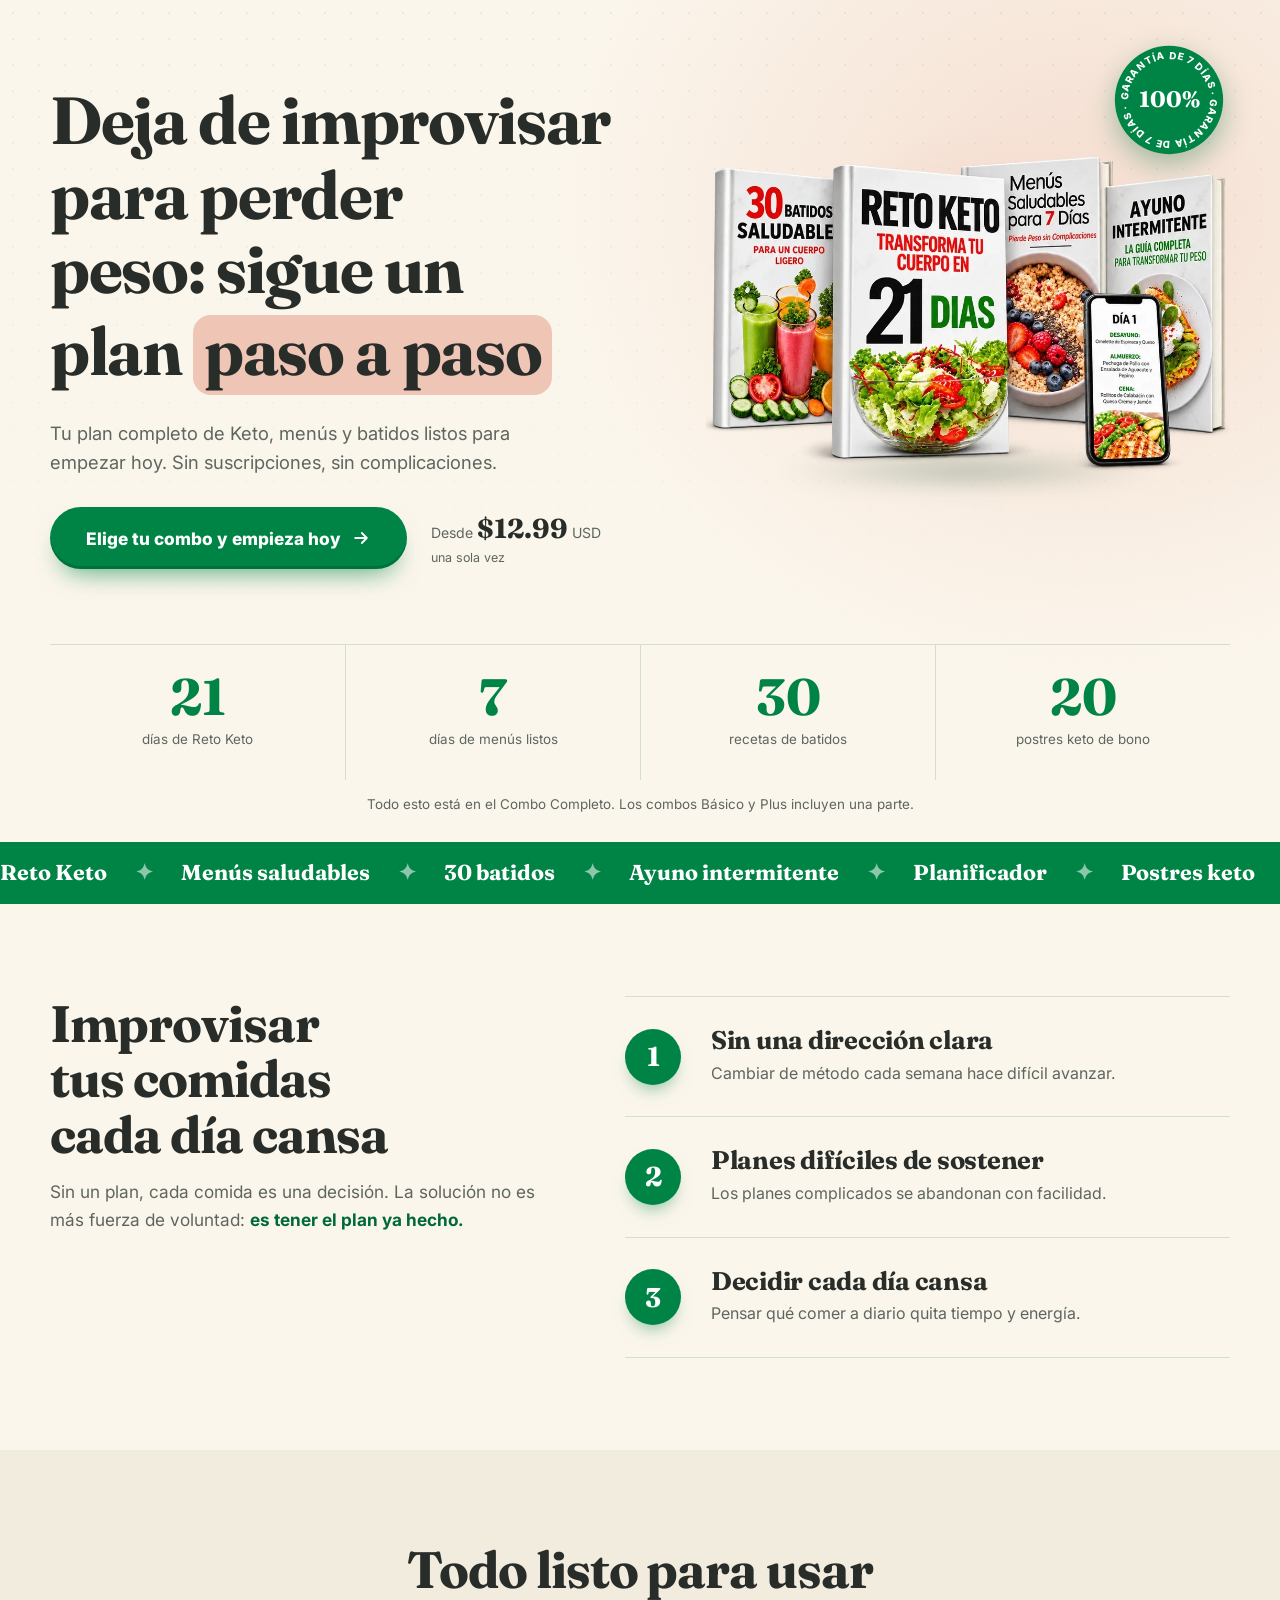
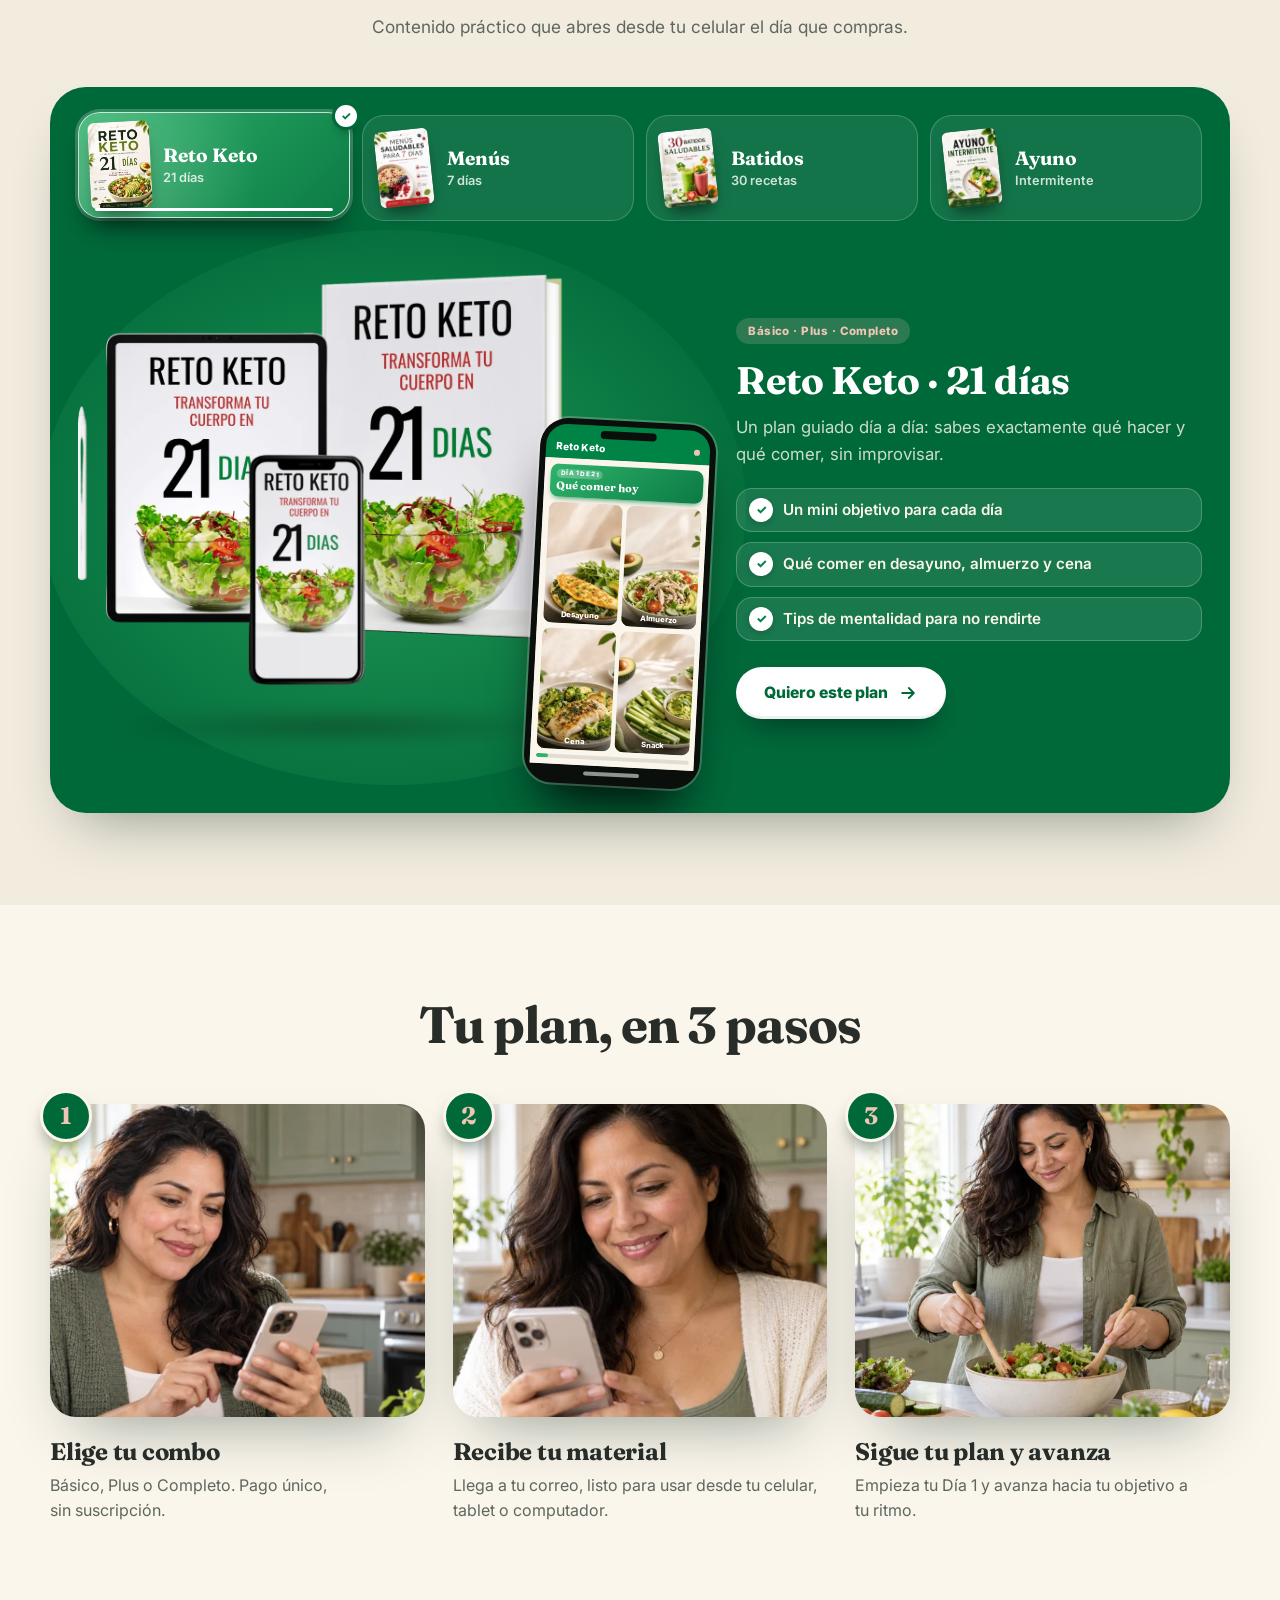
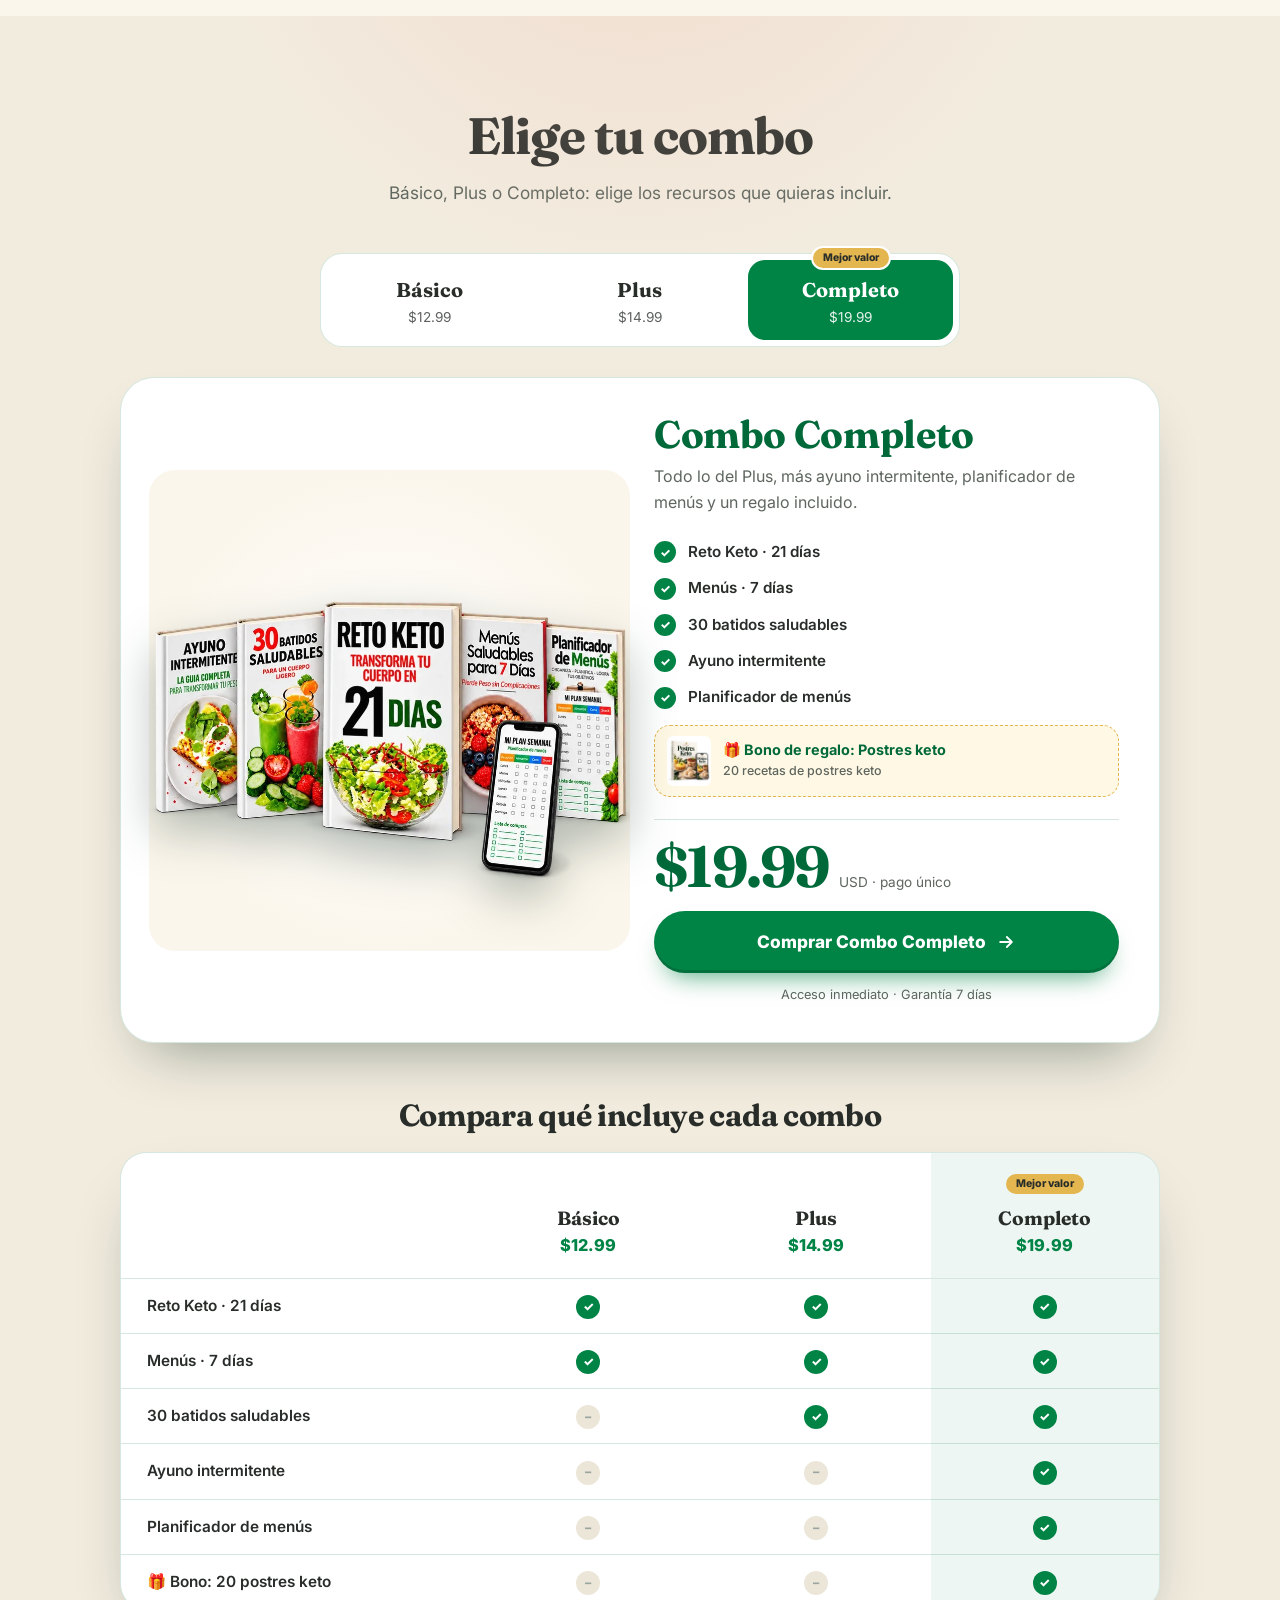
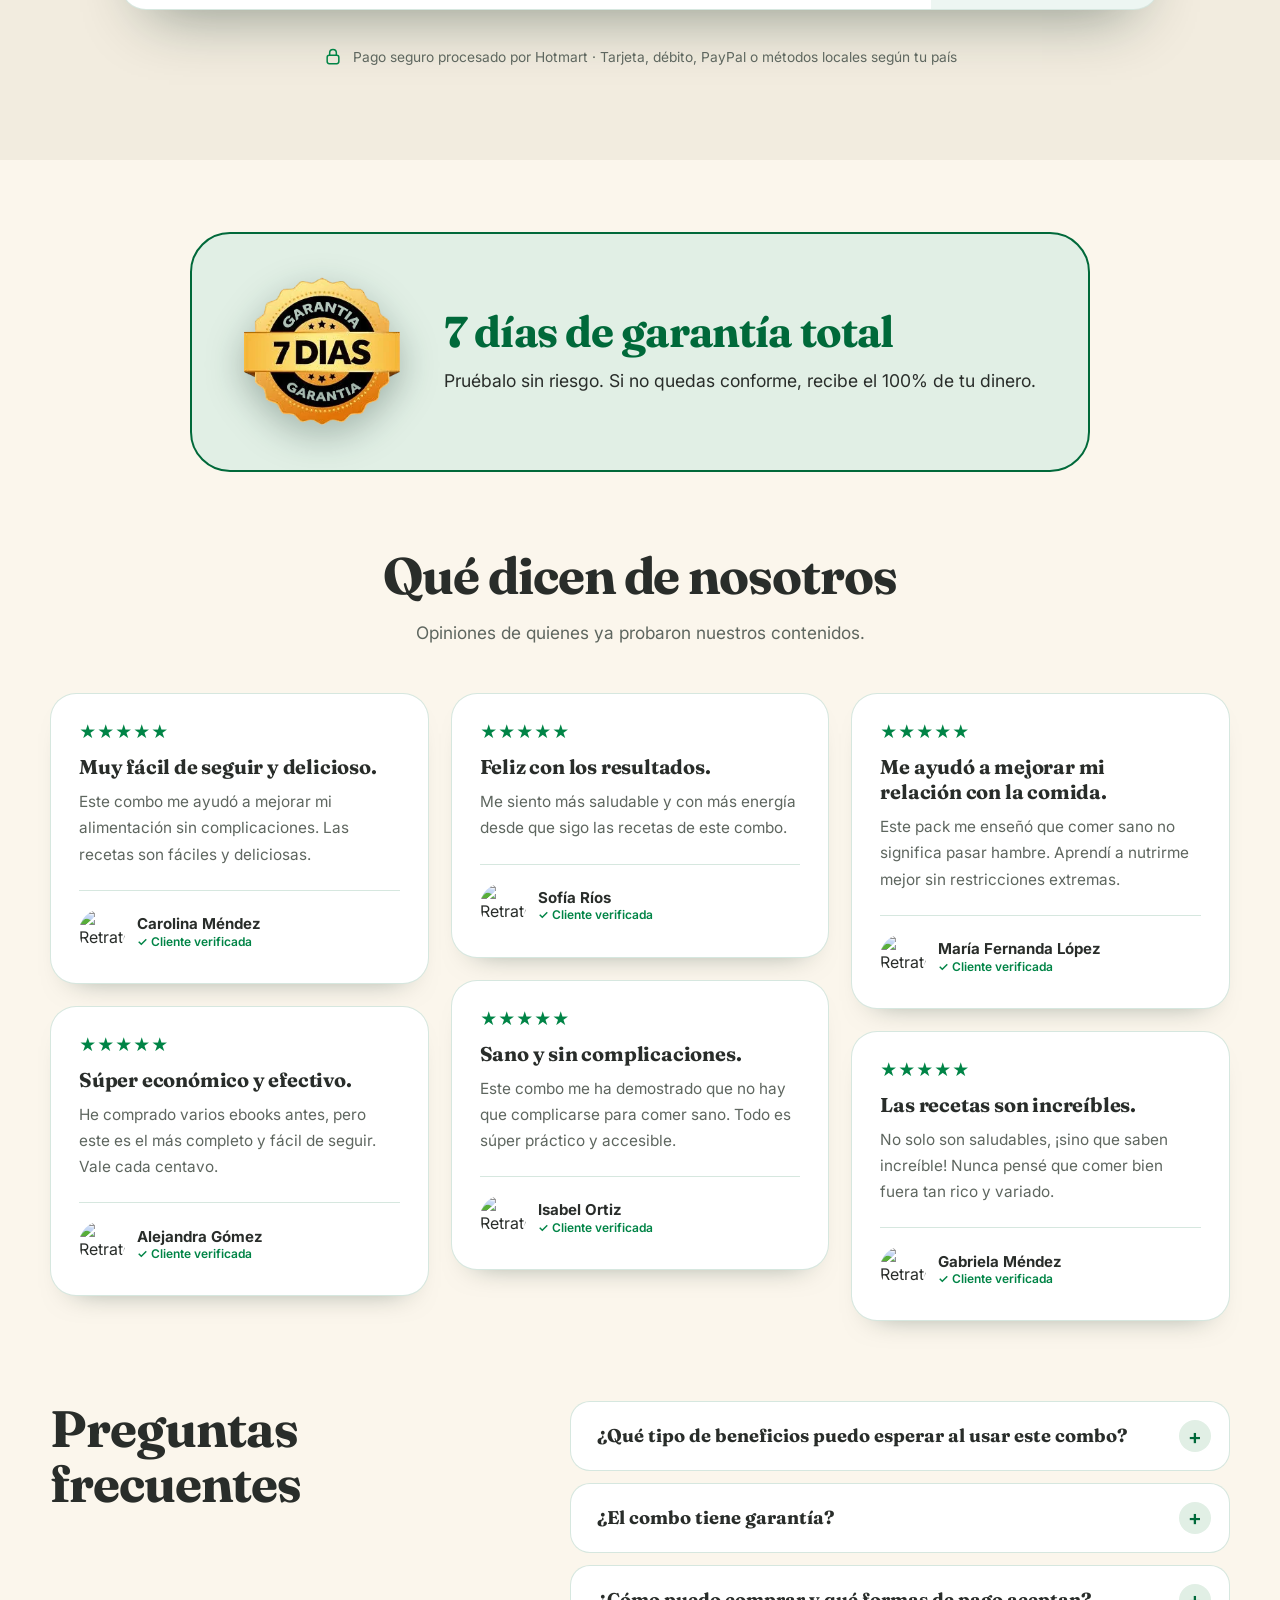
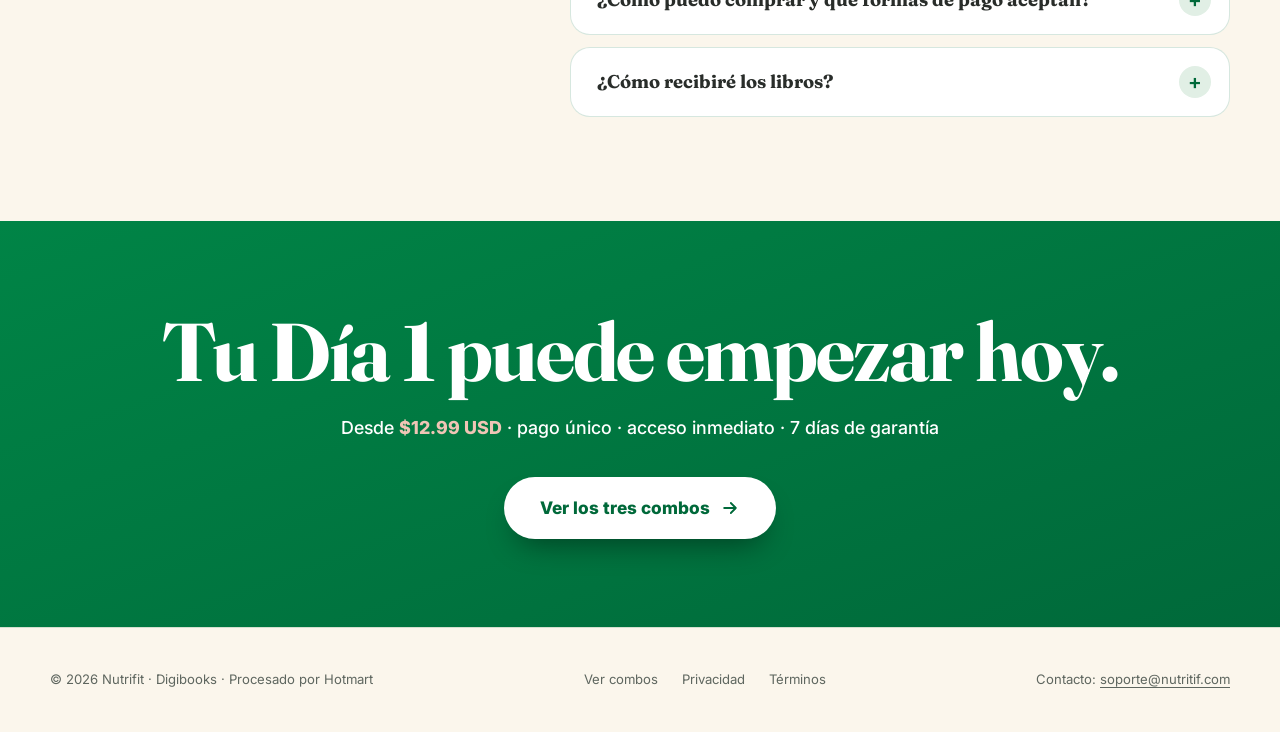
==== nutrifit/index.html @ 6e49b968 "feat: escalera de combos (Básico ⊂ Plus ⊂ Completo) y nueva imagen del Plus - Plus: Reto Keto + Menú" ====
<!doctype html>
<html lang="es">
<head>
  <meta charset="utf-8">
  <meta name="viewport" content="width=device-width, initial-scale=1">
  <meta name="theme-color" content="#FAF7F0">
  <title>Combos Nutrifit: Básico, Plus y Completo</title>
  <meta name="description" content="Elige entre tres combos Nutrifit: Básico, Plus o Completo. Desde $12.99 USD, con acceso digital.">
  <link rel="canonical" href="https://www.digibooks.online/nutrifit/">
  <link rel="icon" href="icon-v2.svg" type="image/svg+xml">
  <meta property="og:type" content="product">
  <meta property="og:title" content="Combos Nutrifit: Básico, Plus y Completo">
  <meta property="og:description" content="Elige entre tres combos Nutrifit: Básico, Plus o Completo. Desde $12.99 USD, con acceso digital.">
  <meta property="og:url" content="https://www.digibooks.online/nutrifit/">
  <meta property="og:locale" content="es_CO">
  <meta property="og:image" content="https://www.digibooks.online/nutrifit/img/mockups/combo-completo-organizado-v6.webp">
  <meta property="og:image:width" content="1254">
  <meta property="og:image:height" content="1254">
  <meta name="twitter:card" content="summary_large_image">
  <meta name="twitter:title" content="Combos Nutrifit: Básico, Plus y Completo">
  <meta name="twitter:description" content="Elige entre tres combos Nutrifit: Básico, Plus o Completo. Desde $12.99 USD, con acceso digital.">
  <meta name="twitter:image" content="https://www.digibooks.online/nutrifit/img/mockups/combo-completo-organizado-v6.webp">

  <link rel="preconnect" href="https://fonts.googleapis.com">
  <link rel="preconnect" href="https://fonts.gstatic.com" crossorigin>
  <link rel="preconnect" href="https://d1yei2z3i6k35z.cloudfront.net" crossorigin>
  <link rel="preconnect" href="https://connect.facebook.net">
  <link rel="preload" as="image" href="img/mockups/hero-nutrifit-realista-v6-w1000.webp" fetchpriority="high">
  <link href="https://fonts.googleapis.com/css2?family=Fraunces:opsz,wght@9..144,600;9..144,700&family=Inter:wght@400;500;600;700;800&display=swap" rel="stylesheet">

  <script>document.documentElement.classList.add('js');</script>
  <script>
    !function(f,b,e,v,n,t,s){
      if(f.fbq)return;
      n=f.fbq=function(){n.callMethod?n.callMethod.apply(n,arguments):n.queue.push(arguments)};
      if(!f._fbq)f._fbq=n;
      n.push=n;
      n.loaded=!0;
      n.version='2.0';
      n.queue=[];
      t=b.createElement(e);
      t.async=!0;
      t.src=v;
      s=b.getElementsByTagName(e)[0];
      s.parentNode.insertBefore(t,s)
    }(window,document,'script','https://connect.facebook.net/en_US/fbevents.js');
    fbq('init','1186949119684750');
    fbq('track','PageView');
  </script>
  <script async src="https://www.googletagmanager.com/gtag/js?id=G-QYP9W4CZC5"></script>
  <script>
    window.dataLayer=window.dataLayer||[];
    function gtag(){dataLayer.push(arguments);}
    gtag('js',new Date());
    gtag('config','G-QYP9W4CZC5');
  </script>

  <link rel="stylesheet" href="landing.css?v=nutrifit-v4q">

  <script type="application/ld+json">
  {
    "@context": "https://schema.org",
    "@type": "Product",
    "name": "Combos Nutrifit",
    "description": "Combos Básico, Plus y Completo: guías digitales, menús y recursos para organizar tu alimentación.",
    "brand": { "@type": "Brand", "name": "Nutrifit" },
    "image": "https://www.digibooks.online/nutrifit/img/mockups/combo-completo-organizado-v6.webp",
    "url": "https://www.digibooks.online/nutrifit/",
    "offers": {
      "@type": "AggregateOffer",
      "priceCurrency": "USD",
      "lowPrice": 12.99,
      "highPrice": 19.99,
      "offerCount": 3,
      "url": "https://www.digibooks.online/nutrifit/#oferta"
    }
  }
  </script>
  <script type="application/ld+json">
  {
    "@context": "https://schema.org",
    "@type": "FAQPage",
    "mainEntity": [
      {
        "@type": "Question",
        "name": "¿Qué tipo de beneficios puedo esperar al usar este combo?",
        "acceptedAnswer": {
          "@type": "Answer",
          "text": "Cada combo ofrece herramientas para organizar tu alimentación y acompañar tus objetivos. Los resultados y la experiencia varían según cada persona."
        }
      },
      {
        "@type": "Question",
        "name": "¿El combo tiene garantía?",
        "acceptedAnswer": {
          "@type": "Answer",
          "text": "Dispones de una garantía de 7 días. Si el contenido no cumple tus expectativas, puedes solicitar el reembolso del 100% de la compra mediante Hotmart."
        }
      },
      {
        "@type": "Question",
        "name": "¿Cómo puedo comprar y qué formas de pago aceptan?",
        "acceptedAnswer": {
          "@type": "Answer",
          "text": "Haz clic en el botón del combo elegido para ir al checkout de Hotmart. Allí verás los métodos disponibles en tu país, como tarjeta, débito, PayPal o métodos locales."
        }
      },
      {
        "@type": "Question",
        "name": "¿Cómo recibiré los libros?",
        "acceptedAnswer": {
          "@type": "Answer",
          "text": "Todo el contenido es 100% digital. Tras completar la compra, recibirás por correo los enlaces de descarga para consultar tus materiales desde celular, tablet o computadora."
        }
      }
    ]
  }
  </script>
</head>
<body>
  <noscript>
    <img height="1" width="1" style="display:none" alt="" src="https://www.facebook.com/tr?id=1186949119684750&amp;ev=PageView&amp;noscript=1">
  </noscript>

  <a class="skip" href="#oferta">Ir a los combos</a>

  <main id="inicio">
    <!-- HERO -->
    <section class="hero" aria-labelledby="hero-title">
      <div class="wrap hero-grid">
        <div class="hero-copy">
          <h1 id="hero-title">Deja de improvisar para perder peso: sigue un plan <em>paso a paso</em></h1>
          <p class="lead">Tu plan completo de Keto, menús y batidos listos para empezar hoy. Sin suscripciones, sin complicaciones.</p>
          <div class="hero-cta">
            <a class="btn btn--cta btn--xl" href="#oferta" data-track="hero" aria-label="Elige tu combo y empieza hoy">Elige tu combo y empieza hoy <svg viewBox="0 0 24 24" fill="none" aria-hidden="true" focusable="false"><path d="M5 12h14m-6-6 6 6-6 6" stroke="currentColor" stroke-width="2.2" stroke-linecap="round" stroke-linejoin="round"/></svg></a>
            <p class="from">Desde <strong>$12.99</strong> USD<br><span>una sola vez</span></p>
          </div>
        </div>

        <figure class="hero-art">
          <div class="blob" aria-hidden="true"></div>
          <img src="img/mockups/hero-nutrifit-realista-v6-w1000.webp" width="1254" height="1254" alt="Cuatro libros de Nutrifit con textura de papel y encuadernación realista, Reto Keto al frente y un teléfono que muestra un menú diario" fetchpriority="high" decoding="async">
          <svg class="seal" viewBox="0 0 120 120" aria-hidden="true">
            <defs><path id="circ" d="M60,60 m-44,0 a44,44 0 1,1 88,0 a44,44 0 1,1 -88,0"/></defs>
            <circle cx="60" cy="60" r="58" class="seal-bg"/>
            <text class="seal-ring"><textPath href="#circ" startOffset="0">GARANTÍA DE 7 DÍAS · GARANTÍA DE 7 DÍAS · </textPath></text>
            <text x="60" y="68" text-anchor="middle" class="seal-num">100%</text>
          </svg>
        </figure>
      </div>

      <div class="wrap stats" role="group" aria-label="Qué incluye el plan">
        <div><strong>21</strong><span>días de Reto Keto</span></div>
        <div><strong>7</strong><span>días de menús listos</span></div>
        <div><strong>30</strong><span>recetas de batidos</span></div>
        <div><strong>20</strong><span>postres keto de bono</span></div>
      </div>
      <p class="wrap stats-note">Todo esto está en el Combo Completo. Los combos Básico y Plus incluyen una parte.</p>
    </section>

    <!-- MARQUEE -->
    <div class="marquee" aria-hidden="true">
      <div class="marquee-track">
        <span>Reto Keto</span><i>✦</i><span>Menús saludables</span><i>✦</i><span>30 batidos</span><i>✦</i><span>Ayuno intermitente</span><i>✦</i><span>Planificador</span><i>✦</i><span>Postres keto</span><i>✦</i>
        <span>Reto Keto</span><i>✦</i><span>Menús saludables</span><i>✦</i><span>30 batidos</span><i>✦</i><span>Ayuno intermitente</span><i>✦</i><span>Planificador</span><i>✦</i><span>Postres keto</span><i>✦</i>
      </div>
    </div>

    <!-- PROBLEMA -->
    <section class="sec problem" aria-labelledby="problem-title">
      <div class="wrap split">
        <header class="sec-head sec-head--left">
          <h2 id="problem-title">Improvisar tus comidas<br class="br-sm"> cada día cansa</h2>
          <p>Sin un plan, cada comida es una decisión. La solución no es más fuerza de voluntad: <strong>es tener el plan ya hecho.</strong></p>
        </header>
        <ol class="big-list">
          <li><span class="num" aria-hidden="true">1</span><div><h3>Sin una dirección clara</h3><p>Cambiar de método cada semana hace difícil avanzar.</p></div></li>
          <li><span class="num" aria-hidden="true">2</span><div><h3>Planes difíciles de sostener</h3><p>Los planes complicados se abandonan con facilidad.</p></div></li>
          <li><span class="num" aria-hidden="true">3</span><div><h3>Decidir cada día cansa</h3><p>Pensar qué comer a diario quita tiempo y energía.</p></div></li>
        </ol>
      </div>
    </section>

    <!-- MIRA POR DENTRO -->
    <section id="dentro" class="sec inside" aria-labelledby="inside-title">
      <div class="wrap">
        <header class="sec-head">
          <h2 id="inside-title">Todo listo para usar</h2>
          <p>Contenido práctico que abres desde tu celular el día que compras.</p>
        </header>

        <div class="viewer" id="viewer">
          <div class="viewer-tabs" role="tablist" aria-label="Libros del plan">
            <button class="vtab is-active" role="tab" id="vt-0" aria-controls="viewer-panel" aria-selected="true" data-i="0" style="--c1:#2FB36B;--c2:#0B7A44" data-label="Reto Keto" data-title="Reto Keto · 21 días" data-text="Un plan guiado día a día: sabes exactamente qué hacer y qué comer, sin improvisar." data-in="Básico · Plus · Completo" data-points="Un mini objetivo para cada día|Qué comer en desayuno, almuerzo y cena|Tips de mentalidad para no rendirte"><span class="vtab-cover"><img src="img/phone/portada-keto.webp" width="220" height="311" alt="" loading="lazy" decoding="async"></span><span class="vtab-text"><strong>Reto Keto</strong><small>21 días</small></span><span class="vtab-check" aria-hidden="true">✓</span></button>
            <button class="vtab" role="tab" id="vt-1" aria-controls="viewer-panel" aria-selected="false" data-i="1" style="--c1:#FF8A5B;--c2:#E5483A" data-label="Menús 7 días" data-title="Menús saludables · 7 días" data-text="Tu semana resuelta: abre el menú del día y cocina, sin pensar qué toca." data-in="Básico · Plus · Completo" data-points="Desayuno, almuerzo y cena de cada día|7 días resueltos, sin improvisar|Platos sencillos con ingredientes comunes"><span class="vtab-cover"><img src="img/phone/portada-menus.webp" width="220" height="311" alt="" loading="lazy" decoding="async"></span><span class="vtab-text"><strong>Menús</strong><small>7 días</small></span><span class="vtab-check" aria-hidden="true">✓</span></button>
            <button class="vtab" role="tab" id="vt-2" aria-controls="viewer-panel" aria-selected="false" data-i="2" style="--c1:#F5679A;--c2:#D4206A" data-label="30 batidos" data-title="30 batidos saludables" data-text="Treinta recetas de batidos para variar tus desayunos y snacks sin aburrirte." data-in="Plus · Completo" data-points="Ingredientes claros y fáciles de conseguir|Preparación paso a paso|30 recetas para cambiar cada día"><span class="vtab-cover"><img src="img/phone/portada-batidos.webp" width="220" height="311" alt="" loading="lazy" decoding="async"></span><span class="vtab-text"><strong>Batidos</strong><small>30 recetas</small></span><span class="vtab-check" aria-hidden="true">✓</span></button>
            <button class="vtab" role="tab" id="vt-3" aria-controls="viewer-panel" aria-selected="false" data-i="3" style="--c1:#2BB5A4;--c2:#0A7C70" data-label="Ayuno intermitente" data-title="Guía de ayuno intermitente" data-text="Una guía práctica para organizar tus horarios de comida con calma y sin extremos." data-in="Completo" data-points="Define tu horario de comida y hazlo visible|Qué puedes beber durante el ayuno|La regla del 80 %: sin culpa ni castigo"><span class="vtab-cover"><img src="img/phone/portada-ayuno.webp" width="220" height="311" alt="" loading="lazy" decoding="async"></span><span class="vtab-text"><strong>Ayuno</strong><small>Intermitente</small></span><span class="vtab-check" aria-hidden="true">✓</span></button>
          </div>

          <div class="viewer-stage" role="tabpanel" id="viewer-panel" aria-labelledby="vt-0">
            <div class="visual">
              <div class="scene is-active" data-i="0" style="--glow:#3DBE6B"><div class="glow" aria-hidden="true"></div><img src="reto-keto-21-dias.webp" alt="Portadas del Reto Keto de 21 días en libro, tableta y teléfono" loading="lazy" decoding="async"></div>
              <div class="scene" data-i="1" style="--glow:#F0583F"><div class="glow" aria-hidden="true"></div><img src="menus-saludables-7-dias.webp" alt="Portadas de Menús Saludables para 7 días en libro, tableta y teléfono" loading="lazy" decoding="async"></div>
              <div class="scene" data-i="2" style="--glow:#E5487F"><div class="glow" aria-hidden="true"></div><img src="30-batidos-saludables.webp" alt="Portadas de 30 Batidos Saludables en libro, tableta y teléfono" loading="lazy" decoding="async"></div>
              <div class="scene" data-i="3" style="--glow:#4FB89A"><div class="glow" aria-hidden="true"></div><img src="guia-ayuno-intermitente.webp" alt="Portadas de la guía de Ayuno Intermitente en libro, tableta y teléfono" loading="lazy" decoding="async"></div>
              <div class="phone">
                <div class="phone-bar"><span class="notch" aria-hidden="true"></span><b id="phone-title">Reto Keto</b><span class="live-dot" aria-hidden="true"></span></div>
                <div class="phone-screen">
                  <div class="screen is-active" data-i="0" style="--c1:#2FB36B;--c2:#0B7A44" role="img" aria-label="Vista previa del contenido de Reto Keto"><div class="ph ph-keto"><div class="ph-head"><em>DÍA 1 DE 21</em><strong>Qué comer hoy</strong></div><div class="ph-grid"><figure><img src="img/phone/keto-desayuno.webp" width="300" height="300" alt="" loading="lazy" decoding="async"><figcaption>Desayuno</figcaption></figure><figure><img src="img/phone/keto-almuerzo.webp" width="300" height="300" alt="" loading="lazy" decoding="async"><figcaption>Almuerzo</figcaption></figure><figure><img src="img/phone/keto-cena.webp" width="300" height="300" alt="" loading="lazy" decoding="async"><figcaption>Cena</figcaption></figure><figure><img src="img/phone/keto-snack.webp" width="300" height="300" alt="" loading="lazy" decoding="async"><figcaption>Snack</figcaption></figure></div><div class="ph-bar" aria-hidden="true"><span style="width:8%"></span></div></div></div>
                  <div class="screen" data-i="1" style="--c1:#FF8A5B;--c2:#E5483A" role="img" aria-label="Vista previa del contenido de Menús 7 días"><div class="ph ph-menus"><div class="ph-head"><em>DÍA 1</em><strong>Tu menú de hoy</strong></div><div class="ph-cards"><figure class="ph-card"><img src="img/phone/menus-desayuno.webp" width="380" height="199" alt="" loading="lazy" decoding="async"><figcaption><small>Desayuno</small><b>Omelette de espinaca y queso</b></figcaption></figure><figure class="ph-card"><img src="img/phone/menus-almuerzo.webp" width="380" height="199" alt="" loading="lazy" decoding="async"><figcaption><small>Almuerzo</small><b>Pollo con ensalada de aguacate</b></figcaption></figure><figure class="ph-card"><img src="img/phone/menus-cena.webp" width="380" height="199" alt="" loading="lazy" decoding="async"><figcaption><small>Cena</small><b>Rollitos de calabacín</b></figcaption></figure></div><div class="ph-dots" aria-hidden="true"><span class="on">1</span><span>2</span><span>3</span><span>4</span><span>5</span><span>6</span><span>7</span></div></div></div>
                  <div class="screen" data-i="2" style="--c1:#F5679A;--c2:#D4206A" role="img" aria-label="Vista previa del contenido de 30 batidos"><div class="ph ph-batidos"><div class="ph-head"><em>DÍA 2</em><strong>Batido energizante tropical</strong></div><div class="ph-stage"><img class="glasses" src="img/phone/batidos-copas.webp" width="380" height="451" alt="" loading="lazy" decoding="async"><img class="f f1" src="img/phone/fruta-pina.webp" width="170" height="116" alt="" loading="lazy" decoding="async"><img class="f f2" src="img/phone/fruta-naranja.webp" width="170" height="128" alt="" loading="lazy" decoding="async"><img class="f f3" src="img/phone/fruta-fresa.webp" width="170" height="159" alt="" loading="lazy" decoding="async"><img class="f f4" src="img/phone/fruta-kiwi.webp" width="170" height="118" alt="" loading="lazy" decoding="async"></div><ul class="ph-ingr"><li><img src="img/phone/fruta-pina.webp" width="170" height="120" alt="" loading="lazy" decoding="async"><span>Piña</span></li><li><img src="img/phone/fruta-naranja.webp" width="170" height="120" alt="" loading="lazy" decoding="async"><span>Naranja</span></li><li><img src="img/phone/fruta-platano.webp" width="170" height="120" alt="" loading="lazy" decoding="async"><span>Plátano</span></li><li><img src="img/phone/fruta-chia.webp" width="170" height="120" alt="" loading="lazy" decoding="async"><span>Chía</span></li></ul></div></div>
                  <div class="screen" data-i="3" style="--c1:#2BB5A4;--c2:#0A7C70" role="img" aria-label="Vista previa del contenido de Ayuno intermitente"><div class="ph ph-ayuno"><figure class="ph-hero"><img src="img/phone/ayuno-agua.webp" width="380" height="281" alt="" loading="lazy" decoding="async"><figcaption><em>TU HORARIO</em><strong>Ejemplo 16:8</strong></figcaption></figure><div class="ph-time" aria-hidden="true"><div><span class="fast"></span><span class="eat"></span></div><p><small>18:00</small><small>10:00</small><small>18:00</small></p></div><div class="ph-mini"><figure><img src="img/phone/ayuno-te.webp" width="200" height="200" alt="" loading="lazy" decoding="async"><figcaption>Bebe agua o té sin azúcar</figcaption></figure><figure><img src="img/phone/ayuno-tostada.webp" width="200" height="200" alt="" loading="lazy" decoding="async"><figcaption>Rompe el ayuno con calma</figcaption></figure></div></div></div>
                </div>
                <span class="home" aria-hidden="true"></span>
              </div>
            </div>

            <div class="viewer-info" aria-live="polite">
              <span class="tag" id="viewer-in">Básico · Plus · Completo</span>
              <h3 id="viewer-title">Reto Keto · 21 días</h3>
              <p id="viewer-text">Un plan guiado día a día: sabes exactamente qué hacer y qué comer, sin improvisar.</p>
              <ul class="points" id="viewer-points"><li>Un mini objetivo para cada día</li><li>Qué comer en desayuno, almuerzo y cena</li><li>Tips de mentalidad para no rendirte</li></ul>
              <a class="btn btn--cta" href="#oferta" data-track="viewer">Quiero este plan <svg viewBox="0 0 24 24" fill="none" aria-hidden="true" focusable="false"><path d="M5 12h14m-6-6 6 6-6 6" stroke="currentColor" stroke-width="2.2" stroke-linecap="round" stroke-linejoin="round"/></svg></a>
            </div>
          </div>
        </div>
      </div>
    </section>

    <!-- PASOS -->
    <section id="como-funciona" class="sec steps-sec" aria-labelledby="solution-title">
      <div class="wrap">
        <header class="sec-head">
          <h2 id="solution-title">Tu plan, en 3 pasos</h2>
        </header>
        <ol class="steps">
          <li class="step"><div class="step-img"><img src="img/people/choose.webp" width="384" height="384" alt="" aria-hidden="true" loading="lazy" decoding="async"><b aria-hidden="true">1</b></div><h3>Elige tu combo</h3><p>Básico, Plus o Completo. Pago único, sin suscripción.</p></li>
          <li class="step"><div class="step-img"><img src="img/people/receive.webp" width="384" height="384" alt="" aria-hidden="true" loading="lazy" decoding="async"><b aria-hidden="true">2</b></div><h3>Recibe tu material</h3><p>Llega a tu correo, listo para usar desde tu celular, tablet o computador.</p></li>
          <li class="step"><div class="step-img"><img src="img/people/start.webp" width="384" height="384" alt="" aria-hidden="true" loading="lazy" decoding="async"><b aria-hidden="true">3</b></div><h3>Sigue tu plan y avanza</h3><p>Empieza tu Día 1 y avanza hacia tu objetivo a tu ritmo.</p></li>
        </ol>
      </div>
    </section>

    <!-- OFERTA / SELECTOR -->
    <section class="sec offer" id="oferta" aria-labelledby="offer-title">
      <div class="wrap">
        <header class="sec-head">
          <h2 id="offer-title">Elige tu combo</h2>
          <p>Básico, Plus o Completo: elige los recursos que quieras incluir.</p>
        </header>

        <div class="picker" id="picker">
          <div class="seg" role="tablist" aria-label="Elige tu combo">
            <button class="seg-btn" role="tab" id="t-basico" aria-controls="p-basico" aria-selected="false" data-panel="p-basico"><span>Básico</span><small>$12.99</small></button>
            <button class="seg-btn" role="tab" id="t-plus" aria-controls="p-plus" aria-selected="false" data-panel="p-plus"><span>Plus</span><small>$14.99</small></button>
            <button class="seg-btn is-active" role="tab" id="t-completo" aria-controls="p-completo" aria-selected="true" data-panel="p-completo"><span>Completo</span><small>$19.99</small><em class="gold">Mejor valor</em></button>
          </div>

          <div class="stage">
          <article class="panel" id="p-basico" role="tabpanel" aria-labelledby="t-basico">
            <figure class="panel-art"><img src="img/mockups/combo-esencial-organizado-v4-w960.webp" width="1254" height="1254" alt="Libros Reto Keto de 21 días y Menús Saludables para 7 días con un teléfono que muestra un menú diario" loading="lazy" decoding="async"></figure>
            <div class="panel-body">
              <h3 id="combo-basico">Combo Básico</h3>
              <p class="panel-desc">Un plan de 21 días y menús para organizar tu semana.</p>
              <ul class="inc">
                <li class="on"><i aria-hidden="true">✓</i>Reto Keto · 21 días</li>
                <li class="on"><i aria-hidden="true">✓</i>Menús · 7 días</li>
                <li class="off"><i aria-hidden="true">–</i>30 batidos saludables</li>
                <li class="off"><i aria-hidden="true">–</i>Ayuno intermitente</li>
                <li class="off"><i aria-hidden="true">–</i>Planificador de menús</li>
                <li class="off"><i aria-hidden="true">–</i>Bono: postres keto</li>
              </ul>
              <p class="price"><strong>$12.99</strong><span>USD · pago único</span></p>
              <a class="btn btn--cta btn--block btn--xl" href="https://pay.hotmart.com/Q107916266U?checkoutMode=10" data-track="combo-basico" data-price="12.99" data-product="Combo Básico Nutrifit" aria-label="Comprar Combo Básico">Comprar Combo Básico <svg viewBox="0 0 24 24" fill="none" aria-hidden="true" focusable="false"><path d="M5 12h14m-6-6 6 6-6 6" stroke="currentColor" stroke-width="2.2" stroke-linecap="round" stroke-linejoin="round"/></svg></a>
              <p class="note">Acceso inmediato · Garantía 7 días</p>
            </div>
          </article>

          <article class="panel" id="p-plus" role="tabpanel" aria-labelledby="t-plus">
            <figure class="panel-art"><img src="img/mockups/combo-plus-menus-v1-w960.webp" width="960" height="960" alt="Libro de 30 Batidos Saludables al frente, junto a Reto Keto y Menús Saludables para 7 Días, con un teléfono que muestra una receta de batido verde" loading="lazy" decoding="async"></figure>
            <div class="panel-body">
              <h3 id="combo-plus">Combo Plus</h3>
              <p class="panel-desc">Suma 30 batidos saludables al plan de 21 días y los menús de 7 días.</p>
              <ul class="inc">
                <li class="on"><i aria-hidden="true">✓</i>Reto Keto · 21 días</li>
                <li class="on"><i aria-hidden="true">✓</i>Menús · 7 días</li>
                <li class="on"><i aria-hidden="true">✓</i>30 batidos saludables</li>
                <li class="off"><i aria-hidden="true">–</i>Ayuno intermitente</li>
                <li class="off"><i aria-hidden="true">–</i>Planificador de menús</li>
                <li class="off"><i aria-hidden="true">–</i>Bono: postres keto</li>
              </ul>
              <p class="price"><strong>$14.99</strong><span>USD · pago único</span></p>
              <a class="btn btn--cta btn--block btn--xl" href="https://pay.hotmart.com/K107916070D?checkoutMode=10" data-track="combo-plus" data-price="14.99" data-product="Combo Plus Nutrifit" aria-label="Comprar Combo Plus">Comprar Combo Plus <svg viewBox="0 0 24 24" fill="none" aria-hidden="true" focusable="false"><path d="M5 12h14m-6-6 6 6-6 6" stroke="currentColor" stroke-width="2.2" stroke-linecap="round" stroke-linejoin="round"/></svg></a>
              <p class="note">Acceso inmediato · Garantía 7 días</p>
            </div>
          </article>

          <article class="panel" id="p-completo" role="tabpanel" aria-labelledby="t-completo">
            <figure class="panel-art"><img src="img/mockups/combo-completo-organizado-v6-w960.webp" width="1254" height="1254" alt="Cinco libros del Combo Completo organizados en abanico con Reto Keto al centro y un teléfono con el planificador semanal" loading="lazy" decoding="async"></figure>
            <div class="panel-body">
              <h3 id="combo-completo">Combo Completo</h3>
              <p class="panel-desc">Todo lo del Plus, más ayuno intermitente, planificador de menús y un regalo incluido.</p>
              <ul class="inc">
                <li class="on"><i aria-hidden="true">✓</i>Reto Keto · 21 días</li>
                <li class="on"><i aria-hidden="true">✓</i>Menús · 7 días</li>
                <li class="on"><i aria-hidden="true">✓</i>30 batidos saludables</li>
                <li class="on"><i aria-hidden="true">✓</i>Ayuno intermitente</li>
                <li class="on"><i aria-hidden="true">✓</i>Planificador de menús</li>
                <li class="on gift"><img src="img/bonuses/postres-keto-mockup-icon.webp" width="192" height="192" alt="" aria-hidden="true" loading="lazy" decoding="async"><span><b>🎁 Bono de regalo: Postres keto</b><small>20 recetas de postres keto</small></span></li>
              </ul>
              <p class="price"><strong>$19.99</strong><span>USD · pago único</span></p>
              <a class="btn btn--cta btn--block btn--xl" href="https://pay.hotmart.com/V98479276N?checkoutMode=10" data-track="combo-completo" data-price="19.99" data-product="Combo Completo Nutrifit" aria-label="Comprar Combo Completo">Comprar Combo Completo <svg viewBox="0 0 24 24" fill="none" aria-hidden="true" focusable="false"><path d="M5 12h14m-6-6 6 6-6 6" stroke="currentColor" stroke-width="2.2" stroke-linecap="round" stroke-linejoin="round"/></svg></a>
              <p class="note">Acceso inmediato · Garantía 7 días</p>
            </div>
          </article>
          </div>
        </div>

        <section class="compare" id="comparar" data-active="completo" aria-labelledby="cmp-title">
          <h3 id="cmp-title">Compara qué incluye cada combo</h3>
          <div class="cmp-wrap">
            <table class="cmp-table">
              <caption class="sr-only">Comparación de los combos Básico, Plus y Completo: qué incluye cada uno y su precio</caption>
              <thead>
                <tr>
                  <th scope="col" class="cmp-corner"><span class="sr-only">Contenido</span></th>
                  <th scope="col" data-c="basico"><button type="button" class="cmp-pick" data-panel="p-basico" aria-label="Ver el combo Básico, $12.99"><span class="cmp-name">Básico</span><span class="cmp-price">$12.99</span></button></th>
                  <th scope="col" data-c="plus"><button type="button" class="cmp-pick" data-panel="p-plus" aria-label="Ver el combo Plus, $14.99"><span class="cmp-name">Plus</span><span class="cmp-price">$14.99</span></button></th>
                  <th scope="col" data-c="completo"><em class="cmp-badge">Mejor valor</em><button type="button" class="cmp-pick" data-panel="p-completo" aria-label="Ver el combo Completo, $19.99"><span class="cmp-name">Completo</span><span class="cmp-price">$19.99</span></button></th>
                </tr>
              </thead>
              <tbody>
          <tr><th scope="row">Reto Keto · 21 días</th><td data-c="basico"><span class="yes"><span class="sr-only">Incluido</span></span></td><td data-c="plus"><span class="yes"><span class="sr-only">Incluido</span></span></td><td data-c="completo"><span class="yes"><span class="sr-only">Incluido</span></span></td></tr>
          <tr><th scope="row">Menús · 7 días</th><td data-c="basico"><span class="yes"><span class="sr-only">Incluido</span></span></td><td data-c="plus"><span class="yes"><span class="sr-only">Incluido</span></span></td><td data-c="completo"><span class="yes"><span class="sr-only">Incluido</span></span></td></tr>
          <tr><th scope="row">30 batidos saludables</th><td data-c="basico"><span class="no"><span class="sr-only">No incluido</span></span></td><td data-c="plus"><span class="yes"><span class="sr-only">Incluido</span></span></td><td data-c="completo"><span class="yes"><span class="sr-only">Incluido</span></span></td></tr>
          <tr><th scope="row">Ayuno intermitente</th><td data-c="basico"><span class="no"><span class="sr-only">No incluido</span></span></td><td data-c="plus"><span class="no"><span class="sr-only">No incluido</span></span></td><td data-c="completo"><span class="yes"><span class="sr-only">Incluido</span></span></td></tr>
          <tr><th scope="row">Planificador de menús</th><td data-c="basico"><span class="no"><span class="sr-only">No incluido</span></span></td><td data-c="plus"><span class="no"><span class="sr-only">No incluido</span></span></td><td data-c="completo"><span class="yes"><span class="sr-only">Incluido</span></span></td></tr>
          <tr><th scope="row">🎁 Bono: 20 postres keto</th><td data-c="basico"><span class="no"><span class="sr-only">No incluido</span></span></td><td data-c="plus"><span class="no"><span class="sr-only">No incluido</span></span></td><td data-c="completo"><span class="yes"><span class="sr-only">Incluido</span></span></td></tr>
              </tbody>
            </table>
          </div>
        </section>

        <p class="secure"><svg viewBox="0 0 24 24" fill="none" aria-hidden="true"><rect x="5" y="10" width="14" height="10" rx="2.5" stroke="currentColor" stroke-width="1.8"/><path d="M8 10V7a4 4 0 0 1 8 0v3" stroke="currentColor" stroke-width="1.8" stroke-linecap="round"/></svg>Pago seguro procesado por Hotmart · Tarjeta, débito, PayPal o métodos locales según tu país</p>
      </div>
    </section>

    <!-- GARANTÍA -->
    <section class="sec guarantee" aria-labelledby="guarantee-title">
      <div class="wrap">
        <div class="g-card">
          <img src="garantia-7-dias.webp" width="224" height="224" alt="Garantía de 7 días" loading="lazy" decoding="async">
          <div><h2 id="guarantee-title">7 días de garantía total</h2><p>Pruébalo sin riesgo. Si no quedas conforme, recibe el 100% de tu dinero.</p></div>
        </div>
      </div>
    </section>

    <!-- OPINIONES -->
    <section id="opiniones" class="sec social" aria-labelledby="social-title">
      <div class="wrap">
        <header class="sec-head">
          <h2 id="social-title">Qué dicen de nosotros</h2>
          <p>Opiniones de quienes ya probaron nuestros contenidos.</p>
        </header>
        <div class="quotes" tabindex="0" role="region" aria-label="Opiniones de clientes. Desliza para ver más.">
          <article class="quote">
            <div class="stars" role="img" aria-label="5 de 5 estrellas">★★★★★</div>
            <h3>Muy fácil de seguir y delicioso.</h3>
            <blockquote>Este combo me ayudó a mejorar mi alimentación sin complicaciones. Las recetas son fáciles y deliciosas.</blockquote>
            <footer><img src="https://d1yei2z3i6k35z.cloudfront.net/11268026/689428d47e232_p1.jpg" width="82" height="82" alt="Retrato de Carolina Méndez" loading="lazy" decoding="async"><p>Carolina Méndez<small>Cliente verificada</small></p></footer>
          </article>
          <article class="quote">
            <div class="stars" role="img" aria-label="5 de 5 estrellas">★★★★★</div>
            <h3>Súper económico y efectivo.</h3>
            <blockquote>He comprado varios ebooks antes, pero este es el más completo y fácil de seguir. Vale cada centavo.</blockquote>
            <footer><img src="https://d1yei2z3i6k35z.cloudfront.net/11268026/68a857c07cd74_68942aaf0e73b_p4.jpg" width="82" height="82" alt="Retrato de Alejandra Gómez" loading="lazy" decoding="async"><p>Alejandra Gómez<small>Cliente verificada</small></p></footer>
          </article>
          <article class="quote">
            <div class="stars" role="img" aria-label="5 de 5 estrellas">★★★★★</div>
            <h3>Feliz con los resultados.</h3>
            <blockquote>Me siento más saludable y con más energía desde que sigo las recetas de este combo.</blockquote>
            <footer><img src="https://d1yei2z3i6k35z.cloudfront.net/11268026/68942931989d5_p2.jpg" width="82" height="82" alt="Retrato de Sofía Ríos" loading="lazy" decoding="async"><p>Sofía Ríos<small>Cliente verificada</small></p></footer>
          </article>
          <article class="quote">
            <div class="stars" role="img" aria-label="5 de 5 estrellas">★★★★★</div>
            <h3>Sano y sin complicaciones.</h3>
            <blockquote>Este combo me ha demostrado que no hay que complicarse para comer sano. Todo es súper práctico y accesible.</blockquote>
            <footer><img src="https://d1yei2z3i6k35z.cloudfront.net/11268026/6894294249f43_p3.jpg" width="82" height="82" alt="Retrato de Isabel Ortiz" loading="lazy" decoding="async"><p>Isabel Ortiz<small>Cliente verificada</small></p></footer>
          </article>
          <article class="quote">
            <div class="stars" role="img" aria-label="5 de 5 estrellas">★★★★★</div>
            <h3>Me ayudó a mejorar mi relación con la comida.</h3>
            <blockquote>Este pack me enseñó que comer sano no significa pasar hambre. Aprendí a nutrirme mejor sin restricciones extremas.</blockquote>
            <footer><img src="https://d1yei2z3i6k35z.cloudfront.net/11268026/68a8586eecd27_68942abc67db4_p5.jpg" width="82" height="82" alt="Retrato de María Fernanda López" loading="lazy" decoding="async"><p>María Fernanda López<small>Cliente verificada</small></p></footer>
          </article>
          <article class="quote">
            <div class="stars" role="img" aria-label="5 de 5 estrellas">★★★★★</div>
            <h3>Las recetas son increíbles.</h3>
            <blockquote>No solo son saludables, ¡sino que saben increíble! Nunca pensé que comer bien fuera tan rico y variado.</blockquote>
            <footer><img src="https://d1yei2z3i6k35z.cloudfront.net/11268026/68a858bc0956c_68942ac9ae706_p6.jpg" width="82" height="82" alt="Retrato de Gabriela Méndez" loading="lazy" decoding="async"><p>Gabriela Méndez<small>Cliente verificada</small></p></footer>
          </article>
        </div>
      </div>
    </section>

    <!-- FAQ -->
    <section id="faq" class="sec faq" aria-labelledby="faq-title">
      <div class="wrap split split--faq">
        <header class="sec-head sec-head--left">
          <h2 id="faq-title">Preguntas frecuentes</h2>
        </header>
        <div class="faq-list">
          <details class="faq-item">
            <summary>¿Qué tipo de beneficios puedo esperar al usar este combo?</summary>
            <div class="faq-answer"><p>Cada combo ofrece herramientas para organizar tu alimentación y acompañar tus objetivos. Los resultados y la experiencia varían según cada persona.</p></div>
          </details>
          <details class="faq-item">
            <summary>¿El combo tiene garantía?</summary>
            <div class="faq-answer"><p>Dispones de una garantía de 7 días. Si el contenido no cumple tus expectativas, puedes solicitar el reembolso del 100% de la compra mediante Hotmart.</p></div>
          </details>
          <details class="faq-item">
            <summary>¿Cómo puedo comprar y qué formas de pago aceptan?</summary>
            <div class="faq-answer"><p>Haz clic en el botón del combo elegido para ir al checkout de Hotmart. Allí verás los métodos disponibles en tu país, como tarjeta, débito, PayPal o métodos locales.</p></div>
          </details>
          <details class="faq-item">
            <summary>¿Cómo recibiré los libros?</summary>
            <div class="faq-answer"><p>Todo el contenido es 100% digital. Tras completar la compra, recibirás por correo los enlaces de descarga para consultar tus materiales desde celular, tablet o computadora.</p></div>
          </details>
        </div>
      </div>
    </section>

    <!-- CTA FINAL -->
    <section class="final" aria-labelledby="final-title">
      <div class="wrap">
        <h2 id="final-title">Tu Día 1 puede empezar hoy.</h2>
        <p>Desde <strong>$12.99 USD</strong> · pago único · acceso inmediato · 7 días de garantía</p>
        <a class="btn btn--dark btn--xl" href="#oferta" data-track="final">Ver los tres combos <svg viewBox="0 0 24 24" fill="none" aria-hidden="true" focusable="false"><path d="M5 12h14m-6-6 6 6-6 6" stroke="currentColor" stroke-width="2.2" stroke-linecap="round" stroke-linejoin="round"/></svg></a>
      </div>
    </section>
  </main>

  <footer class="foot">
    <div class="wrap foot-in">
      <p>© 2026 Nutrifit · Digibooks · Procesado por Hotmart</p>
      <nav class="foot-links" aria-label="Enlaces del pie de página">
        <a href="#oferta">Ver combos</a>
        <a href="privacidad.html">Privacidad</a>
        <a href="terminos.html">Términos</a>
      </nav>
      <p class="foot-contact">Contacto: <a href="mailto:soporte@nutritif.com">soporte@nutritif.com</a></p>
    </div>
  </footer>

  <div class="sticky" id="sticky" aria-hidden="true">
    <p><strong>Desde $12.99 USD</strong><span>Pago único · Garantía 7 días</span></p>
    <a class="btn btn--cta btn--sm" href="#oferta" data-track="sticky" tabindex="-1">Ver combos</a>
  </div>

  <script>
    (function () {
      var reduce = window.matchMedia && window.matchMedia('(prefers-reduced-motion: reduce)').matches;

      /* Scroll suave a #oferta + seguimiento de clics */
      document.addEventListener('click', function (event) {
        var anchor = event.target.closest('a[href="#oferta"]');
        if (anchor) {
          event.preventDefault();
          document.getElementById('oferta').scrollIntoView({ behavior: reduce ? 'auto' : 'smooth', block: 'start' });
          var h = document.getElementById('offer-title');
          if (h) { h.setAttribute('tabindex', '-1'); h.focus({ preventScroll: true }); }
        }
        var tracked = event.target.closest('[data-track][data-price]');
        if (!tracked) return;
        var payload = { location: tracked.dataset.track, content_name: tracked.dataset.product, value: Number(tracked.dataset.price), currency: 'USD' };
        if (typeof window.fbq === 'function') window.fbq('trackCustom', 'CTA_Click', payload);
        if (typeof window.gtag === 'function') {
          window.gtag('event', 'cta_click', { event_category: 'CTA', event_label: payload.location, location: payload.location, content_name: payload.content_name, value: payload.value, currency: payload.currency });
        }
      });

      /* Selector de combos */
      var picker = document.getElementById('picker');
      if (picker) {
        var btns = picker.querySelectorAll('.seg-btn');
        var panels = picker.querySelectorAll('.panel');
        function showPanel(id) {
          var cmp = document.getElementById('comparar');
          if (cmp) cmp.setAttribute('data-active', id.replace('p-', ''));
          btns.forEach(function (b) {
            var on = b.dataset.panel === id;
            b.classList.toggle('is-active', on);
            b.setAttribute('aria-selected', String(on));
            b.tabIndex = on ? 0 : -1;
          });
          panels.forEach(function (p) {
            var on = p.id === id;
            p.classList.toggle('is-active', on);
            p.setAttribute('aria-hidden', String(!on));
            if ('inert' in p) p.inert = !on;
          });
        }
        btns.forEach(function (b, i) {
          b.addEventListener('click', function () { showPanel(b.dataset.panel); });
          b.addEventListener('keydown', function (e) {
            if (e.key !== 'ArrowRight' && e.key !== 'ArrowLeft') return;
            e.preventDefault();
            var n = btns[(i + (e.key === 'ArrowRight' ? 1 : -1) + btns.length) % btns.length];
            n.focus(); showPanel(n.dataset.panel);
          });
        });
        document.querySelectorAll('.cmp-pick').forEach(function (b) {
          b.addEventListener('click', function () {
            showPanel(b.dataset.panel);
            picker.scrollIntoView({ behavior: window.matchMedia('(prefers-reduced-motion: reduce)').matches ? 'auto' : 'smooth', block: 'start' });
          });
        });
        showPanel('p-completo');
      }

      /* Visor "mira por dentro": pestañas + presentación automática */
      var viewer = document.getElementById('viewer');
      if (viewer) {
        var tabs = Array.prototype.slice.call(viewer.querySelectorAll('.vtab'));
        var scenes = viewer.querySelectorAll('.scene');
        var screens = viewer.querySelectorAll('.screen');
        var panel = document.getElementById('viewer-panel');
        var AUTO_MS = 2000, HOLD_AFTER_CLICK = 4000;
        var tickTimer = null, holdUntil = 0, focusHold = false, wasOn = false;
        var motionOk = !(window.matchMedia && window.matchMedia('(prefers-reduced-motion: reduce)').matches);

        tabs.forEach(function (t) {
          var bar = document.createElement('span');
          bar.className = 'vtab-progress'; bar.setAttribute('aria-hidden', 'true');
          t.appendChild(bar);
        });

        function current() { for (var k = 0; k < tabs.length; k++) if (tabs[k].classList.contains('is-active')) return k; return 0; }

        function selectTab(t) {
          var i = t.dataset.i;
          panel.setAttribute('aria-labelledby', t.id);
          tabs.forEach(function (x) { var on = x === t; x.classList.toggle('is-active', on); x.setAttribute('aria-selected', String(on)); x.tabIndex = on ? 0 : -1; });
          scenes.forEach(function (s) { s.classList.toggle('is-active', s.dataset.i === i); });
          screens.forEach(function (s) { s.classList.toggle('is-active', s.dataset.i === i); });
          document.getElementById('phone-title').textContent = t.dataset.label;
          document.getElementById('viewer-title').textContent = t.dataset.title;
          document.getElementById('viewer-text').textContent = t.dataset.text;
          document.getElementById('viewer-in').textContent = t.dataset.in;
          var ul = document.getElementById('viewer-points');
          ul.textContent = '';
          t.dataset.points.split('|').forEach(function (txt) { var li = document.createElement('li'); li.textContent = txt; ul.appendChild(li); });
        }

        function restartBar(ms) {
          viewer.style.setProperty('--dwell', ms + 'ms');
          tabs.forEach(function (x) { x.querySelector('.vtab-progress').classList.remove('run'); });
          var bar = tabs[current()].querySelector('.vtab-progress');
          void bar.offsetWidth;            // reinicia la animación
          bar.classList.add('run');
        }

        /* Ritmo fijo: un solo temporizador que nunca se reinicia por pausas; cada paso comprueba si procede avanzar */
        function onScreen() {
          var r = viewer.getBoundingClientRect(), vh = window.innerHeight || document.documentElement.clientHeight;
          var visible = Math.min(r.bottom, vh) - Math.max(r.top, 0);
          return r.height > 0 && visible >= Math.min(r.height, vh) * 0.3;
        }
        function tick() {
          if (!motionOk || document.hidden || focusHold || Date.now() < holdUntil || !onScreen()) return;
          selectTab(tabs[(current() + 1) % tabs.length]);
          restartBar(AUTO_MS);
        }
        function startAuto() {
          window.clearInterval(tickTimer);
          if (!motionOk) return;
          viewer.classList.add('is-playing');
          restartBar(AUTO_MS);
          tickTimer = window.setInterval(tick, AUTO_MS);
        }

        tabs.forEach(function (t, idx) {
          t.tabIndex = t.classList.contains('is-active') ? 0 : -1;
          t.addEventListener('click', function () { selectTab(t); holdUntil = Date.now() + HOLD_AFTER_CLICK; startAuto(); });
          t.addEventListener('keydown', function (e) {
            if (e.key !== 'ArrowRight' && e.key !== 'ArrowLeft') return;
            e.preventDefault();
            var n = tabs[(idx + (e.key === 'ArrowRight' ? 1 : -1) + tabs.length) % tabs.length];
            n.focus(); selectTab(n); holdUntil = Date.now() + HOLD_AFTER_CLICK; startAuto();
          });
        });

        /* Pausas: solo con el teclado enfocado en el visor. Al volver a verse la sección, la cuenta arranca de cero. */
        viewer.addEventListener('focusin', function (e) { if (e.target.matches && e.target.matches(':focus-visible')) focusHold = true; });
        viewer.addEventListener('focusout', function () { focusHold = false; });
        var scrolling = false;
        window.addEventListener('scroll', function () {
          if (scrolling) return; scrolling = true;
          window.requestAnimationFrame(function () { scrolling = false; var on = onScreen(); if (on && !wasOn) startAuto(); wasOn = on; });
        }, { passive: true });
        wasOn = onScreen();
        startAuto();

      }

      /* Opiniones en móvil: carrusel horizontal automático */
      (function () {
        var qs = document.querySelector('.quotes');
        if (!qs) return;
        var cards = Array.prototype.slice.call(qs.children);
        var mq = window.matchMedia('(max-width: 559px)');
        var reduce = window.matchMedia('(prefers-reduced-motion: reduce)');
        var DWELL = 2000, IDLE_RESUME = 3000;
        var timer = null, idleTimer = null, userPaused = false, holds = { hidden: document.hidden };

        /* controles: puntos + pausa (solo visibles en móvil por CSS) */
        var ui = document.createElement('div');
        ui.className = 'quotes-ui';
        var dots = document.createElement('div');
        dots.className = 'quotes-dots';
        cards.forEach(function (c, i) {
          var b = document.createElement('button');
          b.type = 'button'; b.setAttribute('aria-label', 'Ver opinión ' + (i + 1) + ' de ' + cards.length);
          b.addEventListener('click', function () { go(i); interact(); });
          dots.appendChild(b);
        });
        ui.appendChild(dots);
        qs.parentNode.insertBefore(ui, qs.nextSibling);

        function idx() {
          var best = 0, bd = 1e9, mid = qs.scrollLeft + qs.clientWidth / 2;
          cards.forEach(function (c, i) { var d = Math.abs(c.offsetLeft + c.offsetWidth / 2 - mid); if (d < bd) { bd = d; best = i; } });
          return best;
        }
        function paint() {
          var a = idx();
          Array.prototype.forEach.call(dots.children, function (d, i) { d.classList.toggle('is-on', i === a); if (i === a) d.setAttribute('aria-current', 'true'); else d.removeAttribute('aria-current'); });
        }
        function go(i) {
          var c = cards[i];
          qs.scrollTo({ left: c.offsetLeft - (qs.clientWidth - c.offsetWidth) / 2, behavior: reduce.matches ? 'auto' : 'smooth' });
        }
        function canPlay() {
          if (!mq.matches || reduce.matches || userPaused) return false;
          for (var k in holds) if (holds[k]) return false;
          return true;
        }
        /* ¿Las reseñas están a la vista? (se comprueba en cada paso, sin depender de observadores) */
        function onScreen() {
          var r = qs.getBoundingClientRect(), vh = window.innerHeight || document.documentElement.clientHeight;
          var visible = Math.min(r.bottom, vh) - Math.max(r.top, 0);
          return r.height > 0 && visible >= Math.min(r.height, vh) * 0.3;
        }
        function stop() { window.clearInterval(timer); timer = null; }
        function sync() {
          if (canPlay()) {
            if (!timer) timer = window.setInterval(function () { if (onScreen()) go((idx() + 1) % cards.length); }, DWELL);
          } else stop();
        }
        /* el usuario toca, arrastra o usa el teclado: pausa y reanuda tras unos segundos */
        function interact() {
          holds.touch = true; sync();
          window.clearTimeout(idleTimer);
          idleTimer = window.setTimeout(function () { holds.touch = false; sync(); }, IDLE_RESUME);
        }
        ['pointerdown', 'touchstart', 'keydown'].forEach(function (ev) { qs.addEventListener(ev, interact, { passive: true }); });

        var ticking = false;
        qs.addEventListener('scroll', function () { if (!ticking) { ticking = true; window.requestAnimationFrame(function () { paint(); ticking = false; }); } }, { passive: true });

        document.addEventListener('visibilitychange', function () { holds.hidden = document.hidden; sync(); });
        qs.addEventListener('focusin', function (e) { if (e.target.matches && e.target.matches(':focus-visible')) { holds.focus = true; sync(); } });
        qs.addEventListener('focusout', function () { holds.focus = false; sync(); });
        mq.addEventListener('change', function () { if (!mq.matches) qs.scrollLeft = 0; sync(); });
        reduce.addEventListener('change', sync);

        paint();
        sync();
      })();

      /* Oculta el cartel "Powered by Netlify" que Netlify inyecta (iframe#nl-badge-frame) */
      (function () {
        function rm() { var f = document.getElementById('nl-badge-frame'); if (f && f.parentNode) f.parentNode.removeChild(f); }
        rm();
        if ('MutationObserver' in window) new MutationObserver(rm).observe(document.body, { childList: true });
      })();

      /* Barra fija móvil */
      var sticky = document.getElementById('sticky');
      if (sticky && 'IntersectionObserver' in window) {
        var state = { hero: true, offer: false, final: false };
        var link = sticky.querySelector('a');
        function update() {
          var show = !state.hero && !state.offer && !state.final;
          sticky.classList.toggle('is-on', show);
          sticky.setAttribute('aria-hidden', String(!show));
          link.tabIndex = show ? 0 : -1;
        }
        [['.hero', 'hero'], ['#oferta', 'offer'], ['.final', 'final']].forEach(function (p) {
          new IntersectionObserver(function (e) { state[p[1]] = e[0].isIntersecting; update(); }, { threshold: 0.05 }).observe(document.querySelector(p[0]));
        });
      }
    })();
  </script>
</body>
</html>
---- nutrifit/landing.css ----
/* ============ Nutrifit · tema editorial "papel + verde marca + durazno" ============ */
:root {
  color-scheme: light;
  --paper: #FBF6EC;        /* papel de libro */
  --paper-2: #F2ECDF;      /* papel envejecido */
  --white: #FFFFFF;
  --forest: #00693A;       /* verde marca, versión profunda (secciones y títulos) */
  --forest-2: #008446;     /* verde marca #008446 */
  --forest-ink: #043D24;
  --leaf: #008446;         /* verde hoja: salud, checks */
  --sage: #E1EFE5;
  --mango: #EFC5B5;        /* durazno de la marca: acento cálido sobre el verde */
  --gold: #E4B64F;         /* dorado de la marca: solo detalle de 'Completo' y bono */
  --mango-hi: #F7D9CC;
  --peach: #EFC5B5;
  --ink: #292D2A;
  --muted: #5E665F;
  --line: rgb(0 105 58 / .16);
  --line-dk: rgb(251 246 236 / .16);
  --wrap: 1180px;
  --r: 26px;
  --shadow: 0 30px 60px -28px rgb(7 36 26 / .45);
  --serif: "Fraunces", Georgia, "Times New Roman", serif;
}
*, *::before, *::after { box-sizing: border-box; }
html { scroll-behavior: smooth; scroll-padding-top: 96px; }
body { margin: 0; background: var(--paper); color: var(--ink); font-family: "Inter", Arial, sans-serif; font-size: 16px; line-height: 1.6; -webkit-font-smoothing: antialiased; overflow-x: hidden; }
img { display: block; max-width: 100%; height: auto; }
button, a { -webkit-tap-highlight-color: transparent; }
button { font: inherit; cursor: pointer; }
a { color: inherit; }
[hidden] { display: none !important; }
h1, h2, h3, p, figure, blockquote { margin: 0; }
h1, h2, h3 { font-family: var(--serif); font-weight: 700; line-height: 1.08; letter-spacing: -.02em; color: inherit; }
h2 { font-size: clamp(2.1rem, 4vw, 3.4rem); }
h3 { font-size: 1.35rem; letter-spacing: -.01em; }
em { font-style: italic; }
:focus-visible { outline: 3px solid var(--leaf); outline-offset: 3px; }
.hero :focus-visible, .viewer :focus-visible, .offer :focus-visible, .sticky :focus-visible { outline-color: var(--mango); }
.wrap { width: min(calc(100% - 48px), var(--wrap)); margin-inline: auto; }
.skip { position: absolute; left: -999px; top: 8px; z-index: 100; padding: 10px 16px; background: #fff; border-radius: 8px; }
.skip:focus { left: 8px; }

/* ---------- Botones ---------- */
.btn { display: inline-flex; align-items: center; justify-content: center; gap: 10px; min-height: 52px; padding: 14px 28px; border: 0; border-radius: 99px; font-family: "Inter", sans-serif; font-size: .98rem; font-weight: 800; line-height: 1.25; text-align: center; text-decoration: none; transition: transform .18s ease, box-shadow .18s ease, background .18s ease; }
.btn svg { width: 20px; height: 20px; flex: 0 0 20px; transition: transform .18s; }
.btn:hover svg { transform: translateX(4px); }
.btn:hover { transform: translateY(-2px); }
.btn:active { transform: none; }
.btn--cta { background: var(--mango); color: var(--forest-ink); box-shadow: 0 14px 28px -10px rgb(239 197 181 / .7), inset 0 -3px 0 rgb(0 0 0 / .08); }
.btn--cta:hover { background: var(--mango-hi); box-shadow: 0 20px 34px -10px rgb(239 197 181 / .85), inset 0 -3px 0 rgb(0 0 0 / .08); }
.btn--dark { background: var(--forest-ink); color: #fff; box-shadow: 0 16px 30px -12px rgb(7 36 26 / .7); }
.btn--dark:hover { background: var(--forest); }
.btn--sm { min-height: 42px; padding: 9px 20px; font-size: .86rem; }
.btn--xl { min-height: 62px; padding: 17px 36px; font-size: 1.08rem; position: relative; overflow: hidden; isolation: isolate; }
.btn--cta.btn--xl::after { content: ""; position: absolute; inset: -30% auto -30% -60%; width: 40%; background: linear-gradient(90deg, transparent, rgb(255 255 255 / .55), transparent); transform: skewX(-20deg); animation: sweep 6s ease-in-out 2s infinite; pointer-events: none; }
@keyframes sweep { 0%, 4% { left: -60%; } 26%, 100% { left: 130%; } }
.btn--block { width: 100%; }

/* ---------- Navegación flotante ---------- */

/* ---------- Hero ---------- */
.hero { position: relative; overflow: hidden; padding: 128px 0 0; background: radial-gradient(70% 90% at 80% 20%, var(--forest-2), transparent 70%), var(--forest); color: var(--paper); }
.hero::before { content: ""; position: absolute; inset: 0; background-image: radial-gradient(rgb(251 246 236 / .06) 1px, transparent 1px); background-size: 26px 26px; mask-image: linear-gradient(180deg, #000, transparent 85%); -webkit-mask-image: linear-gradient(180deg, #000, transparent 85%); pointer-events: none; }
.hero-grid { position: relative; display: grid; grid-template-columns: 1.08fr .92fr; align-items: center; gap: 40px; }
.hero h1 { font-size: clamp(2.5rem, 5.2vw, 4.6rem); line-height: 1.03; letter-spacing: -.03em; color: #fff; }
.hero h1 { text-wrap: balance; }
.hero h1 em { color: var(--mango); font-weight: 600; white-space: nowrap; }
.lead { max-width: 540px; margin: 24px 0 30px; font-size: 1.15rem; color: rgb(251 246 236 / .82); }
.hero-cta { display: flex; flex-wrap: wrap; align-items: center; gap: 16px 24px; }
.from { font-size: .88rem; line-height: 1.35; color: rgb(251 246 236 / .75); }
.from strong { color: #fff; font-family: var(--serif); font-size: 1.7rem; }
.from span { font-size: .78rem; }
.stars { color: var(--leaf); letter-spacing: .06em; font-size: 1.05rem; line-height: 1.2; }
.hero-art { position: relative; aspect-ratio: 1; width: 100%; top: -36px; }
.blob { position: absolute; inset: 8% 6%; border-radius: 50%; background: radial-gradient(closest-side, rgb(239 197 181 / .5), rgb(239 197 181 / 0) 72%); filter: blur(8px); }
.hero-art::after { content: ""; position: absolute; left: 14%; right: 14%; bottom: 12%; height: 7%; border-radius: 50%; background: radial-gradient(closest-side, rgb(0 0 0 / .55), transparent); filter: blur(10px); }
.hero-art > img { position: relative; z-index: 1; width: 100%; height: 100%; object-fit: contain; }
.seal { z-index: 2; }
.seal { position: absolute; right: 0; bottom: 6%; width: 112px; height: 112px; filter: drop-shadow(0 12px 18px rgb(0 0 0 / .4)); }
.seal-bg { fill: var(--mango); }
.seal-ring { font-family: "Inter", sans-serif; font-size: 10.5px; font-weight: 800; letter-spacing: .08em; fill: var(--forest-ink); transform-origin: 60px 60px; animation: spin 18s linear infinite; }
.seal-num { font-family: var(--serif); font-size: 24px; font-weight: 700; fill: var(--forest-ink); }
@keyframes spin { to { transform: rotate(360deg); } }
.stats { position: relative; display: grid; grid-template-columns: repeat(4, 1fr); margin-top: 56px; border-top: 1px solid var(--line-dk); }
.stats > div { padding: 26px 8px 30px; border-left: 1px solid var(--line-dk); text-align: center; }
.stats > div:first-child { border-left: 0; }
.stats strong { display: block; font-family: var(--serif); font-size: clamp(2.2rem, 4vw, 3.4rem); line-height: 1; color: var(--mango); }
.stats span { display: block; margin-top: 6px; font-size: .84rem; color: rgb(251 246 236 / .78); }

/* ---------- Marquee ---------- */
.marquee { overflow: hidden; background: var(--mango); color: var(--forest-ink); border-block: 2px solid var(--forest-ink); }
.marquee-track { display: flex; width: max-content; gap: 28px; padding: 14px 0; font-family: var(--serif); font-size: 1.35rem; font-weight: 700; white-space: nowrap; animation: marq 32s linear infinite; }
.marquee i { font-style: normal; opacity: .55; }
@keyframes marq { to { transform: translateX(-50%); } }

/* ---------- Secciones ---------- */
.sec { padding-block: 104px; }
.sec-head { max-width: 720px; margin: 0 auto 56px; text-align: center; }
.sec-head > p:not(.eyebrow) { margin-top: 16px; font-size: 1.08rem; color: var(--muted); }
.sec-head--left { margin: 0; text-align: left; }
.split { display: grid; grid-template-columns: .9fr 1.1fr; gap: 80px; align-items: start; }

/* Problema */
.big-list { list-style: none; margin: 0; padding: 0; counter-reset: n; }
.big-list li { display: grid; grid-template-columns: 96px 1fr; gap: 20px; align-items: center; padding: 30px 0; border-bottom: 1px solid var(--line); }
.big-list li:first-child { border-top: 1px solid var(--line); }
.num { font-family: var(--serif); font-size: 4.2rem; font-weight: 700; line-height: 1; color: var(--peach); -webkit-text-stroke: 1.5px var(--leaf); }
.big-list h3 { margin-bottom: 6px; font-size: 1.6rem; }
.big-list p { color: var(--muted); }
.sec-head--left strong { color: var(--forest); }

/* Mira por dentro */
.inside { background: var(--paper-2); }
.viewer { display: grid; gap: 30px; padding: 28px; background: var(--forest); border-radius: 36px; box-shadow: var(--shadow); overflow: hidden; }
.viewer-tabs { display: grid; grid-template-columns: repeat(4, 1fr); gap: 12px; }

.viewer-stage { display: grid; grid-template-columns: 1.15fr .85fr; gap: 28px; align-items: center; }
.visual { position: relative; width: 100%; max-width: 640px; aspect-ratio: 1.18; }
.scene { position: absolute; inset: 0; opacity: 0; pointer-events: none; transition: opacity .22s ease; }
.scene.is-active { opacity: 1; }
.glow { position: absolute; border-radius: 50%; inset: -4% -6% 0 -6%; background: radial-gradient(ellipse 62% 62% at 48% 52%, var(--glow), transparent 100%); opacity: .55; }
.scene::before { content: ""; position: absolute; left: 6%; right: 22%; bottom: 8%; height: 6%; border-radius: 50%; background: radial-gradient(closest-side, rgb(0 0 0 / .5), transparent); filter: blur(8px); }
.scene > img { position: absolute; left: 0; top: 4%; width: 80%; height: auto; }

.phone { position: absolute; right: 0; bottom: 0; z-index: 3; display: flex; flex-direction: column; width: 28%; aspect-ratio: 9 / 18.6; padding: 6px; border-radius: 28px; background: #0a0f0c; box-shadow: 0 0 0 2px rgb(251 246 236 / .22), 0 36px 50px -18px rgb(0 0 0 / .85); transform: rotate(3deg); }
.phone-bar { position: relative; display: flex; align-items: center; justify-content: space-between; gap: 6px; padding: 17px 10px 6px; border-radius: 21px 21px 0 0; background: var(--forest-2); color: #fff; font-size: .62rem; line-height: 1.1; }
.phone-bar b { font-weight: 800; letter-spacing: .01em; overflow: hidden; text-overflow: ellipsis; white-space: nowrap; }
.notch { position: absolute; top: 5px; left: 50%; width: 34%; height: 8px; margin-left: -17%; border-radius: 8px; background: #0a0f0c; }
.live-dot { width: 6px; height: 6px; flex: 0 0 6px; border-radius: 50%; background: var(--mango); }
.phone-screen { position: relative; flex: 1; overflow: hidden; background: var(--paper); }
.screen.is-active { opacity: 1; }
.home { display: block; flex: 0 0 auto; width: 34%; height: 4px; margin: 6px auto 3px; border-radius: 4px; background: rgb(255 255 255 / .55); }

.viewer-info { color: var(--paper); }
.tag { display: inline-block; padding: 4px 12px; border-radius: 99px; background: rgb(239 197 181 / .18); color: var(--mango); font-size: .72rem; font-weight: 800; letter-spacing: .04em; }
.viewer-info h3 { margin: 16px 0 12px; font-size: clamp(1.8rem, 3vw, 2.5rem); color: #fff; }
.viewer-info > p { margin-bottom: 20px; color: rgb(251 246 236 / .82); font-size: 1.05rem; }
.points { list-style: none; margin: 0 0 26px; padding: 0; display: grid; gap: 10px; }
.points li { position: relative; padding: 11px 14px 11px 46px; border: 1px solid var(--line-dk); border-radius: 16px; background: rgb(251 246 236 / .06); font-size: .95rem; font-weight: 600; line-height: 1.35; }
.points li::before { content: "✓"; position: absolute; left: 12px; top: 50%; display: grid; place-items: center; width: 24px; height: 24px; margin-top: -12px; border-radius: 50%; background: var(--mango); color: var(--forest-ink); font-size: .78rem; font-weight: 800; }

/* Pasos */
.steps { display: grid; grid-template-columns: repeat(3, 1fr); gap: 28px; list-style: none; margin: 0; padding: 0; }
.step-img { position: relative; margin-bottom: 22px; }
.step-img img { width: 100%; aspect-ratio: 1.2; object-fit: cover; border-radius: var(--r); box-shadow: var(--shadow); }
.step-img b { position: absolute; left: -10px; top: -14px; display: grid; place-items: center; width: 52px; height: 52px; border-radius: 50%; background: var(--forest); color: var(--mango); border: 3px solid var(--paper); font-family: var(--serif); font-size: 1.5rem; box-shadow: 0 10px 18px -6px rgb(7 36 26 / .55); }
.step h3 { margin-bottom: 8px; font-size: 1.5rem; }
.step p { color: var(--muted); }

/* Oferta / selector */
.offer { background: var(--forest); color: var(--paper); position: relative; overflow: hidden; }
.offer::before { content: ""; position: absolute; inset: -10% 0 auto; height: 60%; background: radial-gradient(50% 60% at 50% 0%, rgb(239 197 181 / .22), transparent 70%); pointer-events: none; }
.offer .sec-head > p:not(.eyebrow) { color: rgb(251 246 236 / .78); }
.picker { position: relative; max-width: 1040px; margin-inline: auto; }
.seg { display: grid; grid-template-columns: repeat(3, 1fr); gap: 6px; padding: 6px; margin: 0 auto 30px; max-width: 640px; border: 1px solid var(--line-dk); border-radius: 22px; background: rgb(251 246 236 / .06); }
.seg-btn { position: relative; display: flex; flex-direction: column; align-items: center; gap: 1px; padding: 14px 8px 12px; border: 0; border-radius: 17px; background: transparent; color: var(--paper); transition: background .2s, color .2s; }
.seg-btn span { font-family: var(--serif); font-size: 1.25rem; font-weight: 700; }
.seg-btn small { font-size: .85rem; opacity: .75; }
.seg-btn em { position: absolute; top: -12px; padding: 2px 10px; border-radius: 99px; background: var(--leaf); color: #fff; font-size: .65rem; font-style: normal; font-weight: 800; white-space: nowrap; }
.seg-btn em.gold { background: var(--mango); color: var(--forest-ink); }
.seg-btn:hover { background: rgb(251 246 236 / .08); }
.seg-btn.is-active { background: var(--paper); color: var(--forest-ink); }
.seg-btn.is-active small { opacity: .7; }
.picker, .stage, .panel { overflow-anchor: none; }
.panel { display: grid; grid-template-columns: 1fr 1fr; gap: 20px; align-items: center; padding: 28px; border-radius: 34px; background: var(--paper); color: var(--ink); box-shadow: 0 50px 80px -40px rgb(0 0 0 / .7); }
/* Con JS: los 3 paneles comparten celda (altura = el más alto) y solo cambia la visibilidad → sin saltos de scroll */
.js .stage { display: grid; }
.js .panel { grid-area: 1 / 1; opacity: 0; visibility: hidden; pointer-events: none; transform: translateY(10px); transition: opacity .3s ease, transform .3s ease, visibility 0s linear .3s; }
.js .panel.is-active { opacity: 1; visibility: visible; pointer-events: auto; transform: none; transition: opacity .3s ease, transform .3s ease; }
.stage > .panel + .panel { margin-top: 20px; }
.js .stage > .panel + .panel { margin-top: 0; }
.panel-art { position: relative; aspect-ratio: 1; border-radius: 26px; background: radial-gradient(closest-side, #fff, var(--paper-2)); }
.panel-art img { position: absolute; inset: 0; width: 100%; height: 100%; object-fit: contain; filter: drop-shadow(0 20px 24px rgb(7 36 26 / .3)); }
.panel-body { padding: 8px 12px 8px 4px; }
.panel-body h3 { font-size: clamp(1.9rem, 3vw, 2.5rem); color: var(--forest); }
.panel-desc { margin: 8px 0 20px; color: var(--muted); }
.inc { list-style: none; margin: 0 0 22px; padding: 0; display: grid; gap: 2px; font-size: .95rem; }
.inc li { display: flex; align-items: center; gap: 12px; padding-block: 5px; font-weight: 600; }
.inc i { display: grid; place-items: center; flex: 0 0 22px; width: 22px; height: 22px; border-radius: 50%; background: var(--leaf); color: #fff; font-size: .75rem; font-style: normal; font-weight: 800; }
.inc li.off { color: #9AA59F; font-weight: 500; text-decoration: line-through; text-decoration-color: rgb(154 165 159 / .6); }
.inc li.off i { background: #E7E1D2; color: #9AA59F; }
.inc li.gift { margin-top: 8px; padding: 10px 12px; border: 1.5px dashed var(--leaf); border-radius: 16px; background: #EEF7DC; line-height: 1.3; }
.inc li.gift img { width: 44px; height: 50px; flex: 0 0 44px; object-fit: contain; border-radius: 6px; background: #fff; }
.inc li.gift b { display: block; font-size: .9rem; color: var(--forest); }
.inc li.gift small { font-weight: 500; color: var(--muted); font-size: .78rem; }
.price { display: flex; align-items: baseline; gap: 10px; flex-wrap: wrap; margin-bottom: 16px; padding-top: 18px; border-top: 1px solid var(--line); }
.price strong { font-family: var(--serif); font-size: 3.6rem; line-height: 1; color: var(--forest); letter-spacing: -.03em; }
.price span { font-size: .85rem; color: var(--muted); }
.note { margin-top: 12px; text-align: center; font-size: .8rem; color: var(--muted); }
.secure { display: flex; align-items: center; justify-content: center; gap: 10px; margin-top: 36px; text-align: center; font-size: .86rem; color: rgb(251 246 236 / .75); }
.secure svg { width: 20px; height: 20px; flex: 0 0 20px; color: var(--mango); }

/* Garantía */
.guarantee { padding-block: 104px 24px; }
.g-card { display: flex; align-items: center; gap: 44px; max-width: 900px; margin-inline: auto; padding: 40px 52px; border: 2px solid var(--forest); border-radius: 40px; background: var(--sage); }
.g-card img { width: 156px; height: 156px; flex: 0 0 156px; object-fit: contain; filter: drop-shadow(0 12px 18px rgb(7 36 26 / .3)); }
.g-card h2 { font-size: clamp(1.9rem, 3.4vw, 2.7rem); color: var(--forest); margin-bottom: 12px; }
.g-card p { font-size: 1.1rem; }
.g-card small { display: block; margin-top: 10px; color: var(--muted); font-size: .88rem; }

/* Opiniones */
.quotes { columns: 3; column-gap: 22px; }
.quote { break-inside: avoid; margin-bottom: 22px; padding: 28px; background: #fff; border: 1px solid var(--line); border-radius: var(--r); box-shadow: 0 16px 30px -24px rgb(7 36 26 / .5); }
.quote h3 { margin: 12px 0 10px; font-size: 1.25rem; line-height: 1.25; }
.quote blockquote { color: var(--muted); font-size: .96rem; line-height: 1.7; }
.quote footer { display: flex; align-items: center; gap: 12px; margin-top: 22px; padding-top: 18px; border-top: 1px solid var(--line); }
.quote footer img { width: 46px; height: 46px; border-radius: 50%; object-fit: cover; }
.quote footer p { font-weight: 700; font-size: .94rem; line-height: 1.3; }
.quote footer small { display: block; font-weight: 600; font-size: .75rem; color: var(--leaf); }
.quote footer small::before { content: "✓ "; }

/* FAQ */
.faq { padding-top: 40px; }
.split--faq { grid-template-columns: .8fr 1.2fr; }
.sec-head--left > p:not(.eyebrow) a { color: var(--forest); font-weight: 700; text-underline-offset: 3px; }
.faq-item { margin-bottom: 12px; border: 1px solid var(--line); border-radius: 20px; background: #fff; overflow: hidden; transition: border-color .2s, box-shadow .2s; }
.faq-item[open] { border-color: var(--forest); box-shadow: var(--shadow); }
.faq-item summary { position: relative; list-style: none; padding: 22px 64px 22px 26px; font-family: var(--serif); font-size: 1.15rem; font-weight: 700; line-height: 1.3; cursor: pointer; }
.faq-item summary::-webkit-details-marker { display: none; }
.faq-item summary::after { content: "+"; position: absolute; right: 18px; top: 50%; display: grid; place-items: center; width: 32px; height: 32px; margin-top: -16px; border-radius: 50%; background: var(--sage); color: var(--forest); font-family: "Inter", sans-serif; font-size: 1.3rem; font-weight: 600; }
.faq-item[open] summary::after { content: "–"; background: var(--forest); color: #fff; }
.faq-answer { padding: 0 26px 24px; color: var(--muted); line-height: 1.75; }

/* CTA final */
.final { padding-block: 110px; text-align: center; background: var(--mango); color: var(--forest-ink); border-top: 2px solid var(--forest-ink); }
.final h2 { font-size: clamp(2.5rem, 6.4vw, 5.2rem); line-height: 1; letter-spacing: -.03em; margin-bottom: 20px; }
.final p { margin-bottom: 34px; font-size: 1.12rem; font-weight: 500; }
.final p strong { font-weight: 800; }

/* Footer */
.foot { background: var(--forest-ink); color: rgb(251 246 236 / .72); padding-block: 30px; font-size: .82rem; }
.foot-in { display: flex; flex-wrap: wrap; align-items: center; justify-content: space-between; gap: 12px 32px; }
.foot-links { display: flex; gap: 24px; }
.foot-links a { display: inline-flex; align-items: center; min-height: 44px; text-decoration: none; }
.foot a:hover { color: #fff; }
.foot-contact a { text-underline-offset: 3px; }

/* Barra fija móvil */
.sticky { position: fixed; left: 0; right: 0; bottom: 0; z-index: 60; display: none; align-items: center; justify-content: space-between; gap: 12px; padding: 10px 16px calc(10px + env(safe-area-inset-bottom)); background: var(--forest-ink); border-top: 1px solid var(--line-dk); transform: translateY(110%); transition: transform .3s ease; }
.sticky.is-on { transform: none; }
.sticky p { line-height: 1.25; font-size: .76rem; color: rgb(251 246 236 / .7); }
.sticky strong { display: block; font-size: .98rem; color: #fff; }

/* ---------- Responsive ---------- */
@media (max-width: 1020px) {
  .split, .split--faq { grid-template-columns: 1fr; gap: 40px; }
  .viewer-stage { grid-template-columns: 1fr; justify-items: center; gap: 30px; }
  .viewer-info { max-width: 640px; width: 100%; }
  .quotes { columns: 2; }
}
@media (max-width: 860px) {
  .sec { padding-block: 76px; }
  html { scroll-padding-top: 16px; }
  .hero { padding-top: 44px; }
  .hero-grid { grid-template-columns: 1fr; text-align: center; gap: 24px; }
  .hero-copy { display: flex; flex-direction: column; align-items: center; }
  .lead { margin-inline: auto; }
  .hero-cta { justify-content: center; }
  .hero-art { top: 0; aspect-ratio: 1245 / 749; max-width: 520px; margin-top: 4px; }
  .hero-art > img { object-fit: cover; object-position: 50% 54.3%; }
  .hero-art::after { bottom: 3%; }
  .blob { inset: -6% 4% -4%; }
  .seal { bottom: -26%; right: 2%; width: 84px; height: 84px; }
  .stats { margin-top: 36px; }
  .hero-art { max-width: 460px; margin-inline: auto; }
  .seal { width: 92px; height: 92px; }
  .stats { grid-template-columns: repeat(2, 1fr); }
  .stats > div:nth-child(3) { border-left: 0; }
  .stats > div:nth-child(n+3) { border-top: 1px solid var(--line-dk); }
  .steps { grid-template-columns: 1fr; max-width: 460px; margin-inline: auto; }
  .panel { grid-template-columns: 1fr; padding: 20px; }
  .panel-art { max-width: 420px; margin-inline: auto; width: 100%; }
  .viewer-tabs { grid-template-columns: repeat(2, 1fr); }
  .viewer-info { text-align: center; }
  .points li { text-align: left; }
  .g-card { flex-direction: column; text-align: center; padding: 34px 24px; gap: 20px; }
  .sticky { display: flex; }
  body { padding-bottom: 70px; }
}
@media (max-width: 560px) {
  .wrap { width: min(calc(100% - 32px), var(--wrap)); }
  .hero h1 { font-size: 2.35rem; }
  .btn--xl { width: 100%; padding-inline: 18px; font-size: 1rem; }
  .hero-cta { flex-direction: column; width: 100%; }
  .quotes { columns: 1; }
  .big-list li { grid-template-columns: 64px 1fr; gap: 12px; }
  .num { font-size: 3rem; }
  .big-list h3 { font-size: 1.3rem; }
  .viewer { padding: 16px; border-radius: 28px; }
  .phone { width: 42%; border-radius: 22px; }
  .scene > img { width: 78%; }
  .phone-bar { padding-top: 14px; font-size: .52rem; }
  .seg-btn span { font-size: 1.05rem; }
  .seg-btn small { font-size: .78rem; }
  .price strong { font-size: 3rem; }
  .foot-in { flex-direction: column; text-align: center; }
}
@media (prefers-reduced-motion: reduce) {
  html { scroll-behavior: auto; }
  *, *::before, *::after { animation: none !important; transition: none !important; }
}

/* Acentos por contexto */
.hero .stars, .viewer .stars { color: var(--mango); }
.panel .btn--cta { background: var(--forest-2); color: #fff; box-shadow: 0 14px 26px -12px rgb(0 132 70 / .7), inset 0 -3px 0 rgb(0 0 0 / .15); }
.panel .btn--cta:hover { background: var(--forest); box-shadow: 0 18px 30px -12px rgb(0 105 58 / .85), inset 0 -3px 0 rgb(0 0 0 / .15); }
.seg-btn em { background: #fff; color: var(--forest); }
.seg-btn em.gold { background: var(--gold); color: var(--ink); }
.inc li.gift { border-color: var(--gold); background: #FFF8E4; }
.stars { color: var(--forest-2); }
.btn--cta { box-shadow: 0 14px 28px -10px rgb(0 0 0 / .4), inset 0 -3px 0 rgb(0 0 0 / .08); }
.btn--cta.btn--xl::after { background: linear-gradient(90deg, transparent, rgb(255 255 255 / .6), transparent); }

/* ===== Tema claro, igual que la página publicada: crema + verde marca + durazno ===== */
.btn--cta { background: var(--forest-2); color: #fff; box-shadow: 0 14px 26px -12px rgb(0 132 70 / .7), inset 0 -3px 0 rgb(0 0 0 / .15); }
.btn--cta:hover { background: var(--forest); box-shadow: 0 18px 30px -12px rgb(0 105 58 / .85), inset 0 -3px 0 rgb(0 0 0 / .15); }
.viewer .btn--cta { background: var(--mango); color: var(--ink); box-shadow: 0 14px 26px -12px rgb(0 0 0 / .45), inset 0 -3px 0 rgb(0 0 0 / .08); }
.viewer .btn--cta:hover { background: var(--mango-hi); }
:focus-visible { outline-color: var(--leaf); }
.viewer :focus-visible { outline-color: var(--mango); }

/* Hero claro */
.hero { background: radial-gradient(60% 80% at 85% 25%, rgb(239 197 181 / .5), transparent 70%), var(--paper); color: var(--ink); }
.hero::before { background-image: radial-gradient(rgb(0 132 70 / .08) 1px, transparent 1px); }
.hero h1 { color: var(--ink); }
.hero h1 em { font-style: normal; font-weight: 700; color: var(--ink); background: var(--mango); padding: 0 .16em .04em; border-radius: 18px; box-decoration-break: clone; -webkit-box-decoration-break: clone; }
.lead { color: var(--muted); }
.from { color: var(--muted); }
.from strong { color: var(--ink); }
.hero-art::after { background: radial-gradient(closest-side, rgb(0 60 30 / .3), transparent); }
.seal { filter: drop-shadow(0 10px 14px rgb(0 105 58 / .35)); }
.seal-bg { fill: var(--forest-2); }
.seal-ring, .seal-num { fill: #fff; }
.stats { border-top-color: var(--line); }
.stats > div { border-left-color: var(--line); }
.stats > div:nth-child(n+3) { border-top-color: var(--line); }
.stats strong { color: var(--forest-2); }
.stats span { color: var(--muted); }

/* Cinta en verde marca */
.marquee { background: var(--forest-2); color: #fff; border-block: 0; }

/* Precios sobre crema */
.offer { background: var(--paper-2); color: var(--ink); }
.offer::before { background: radial-gradient(50% 60% at 50% 0%, rgb(239 197 181 / .45), transparent 70%); }
.offer .sec-head > p:not(.eyebrow) { color: var(--muted); }
.seg { background: #fff; border-color: var(--line); }
.seg-btn { color: var(--ink); }
.seg-btn:hover { background: rgb(0 132 70 / .07); }
.seg-btn.is-active { background: var(--forest-2); color: #fff; }
.seg-btn.is-active small { opacity: .9; }
.seg-btn em { background: var(--forest-2); color: #fff; box-shadow: 0 0 0 2px #fff; }
.seg-btn em.gold { background: var(--gold); color: var(--ink); box-shadow: 0 0 0 2px #fff; }
.panel { background: #fff; border: 1px solid var(--line); box-shadow: var(--shadow); }
.panel-art { background: radial-gradient(closest-side, #fff, var(--paper)); }
.secure { color: var(--muted); }
.secure svg { color: var(--leaf); }

/* Cierre en verde marca con botón blanco, como la página publicada */
.final { background: linear-gradient(160deg, var(--forest-2), var(--forest)); color: #fff; border-top: 0; }
.final p strong { color: var(--mango); }
.final .btn--dark { background: #fff; color: var(--forest); box-shadow: 0 16px 30px -12px rgb(0 0 0 / .45); }
.final .btn--dark:hover { background: var(--paper); }

/* Pie y barra fija en claro */
.foot { background: var(--paper); color: var(--muted); border-top: 1px solid var(--line); }
.foot a:hover { color: var(--forest); }
.sticky { background: rgb(255 255 255 / .96); border-top: 1px solid var(--line); box-shadow: 0 -10px 24px -14px rgb(0 105 58 / .35); }
.sticky p { color: var(--muted); }
.sticky strong { color: var(--ink); }

/* Encuadres distintos para los 3 pasos (plano medio → primer plano → plano abierto) */
.step-img img { object-fit: cover; }
.step:nth-child(1) .step-img img { object-position: 72% 28%; object-view-box: inset(3% 0 30% 20%); }
.step:nth-child(2) .step-img img { object-position: 45% 32%; object-view-box: inset(10% 13% 29% 13%); }
.step:nth-child(3) .step-img img { object-position: 50% 40%; object-view-box: inset(0 0 0 0); }

/* ===== Pantallas gráficas del teléfono (poco texto, mucho color) ===== */
.phone-screen { container-type: inline-size; }
.screen { position: absolute; inset: 0; opacity: 0; background: var(--paper); transition: opacity .22s ease; }
.screen.is-active { opacity: 1; }

/* Checks y botón del visor: blanco sobre el verde de marca */
.points li::before { background: #fff; color: var(--forest-2); box-shadow: 0 2px 6px rgb(0 0 0 / .18); }
.points li { background: rgb(255 255 255 / .1); border-color: rgb(255 255 255 / .22); }
.viewer .btn--cta { background: #fff; color: var(--forest); box-shadow: 0 16px 30px -12px rgb(0 0 0 / .5), inset 0 -3px 0 rgb(0 0 0 / .06); }
.viewer .btn--cta:hover { background: var(--paper); }


/* Números del problema: círculo verde sólido, igual que los números de los pasos */
.big-list li { grid-template-columns: 64px 1fr; gap: 22px; }
.num { display: grid; place-items: center; width: 56px; height: 56px; border-radius: 50%; background: var(--forest-2); color: #fff; -webkit-text-stroke: 0; font-family: var(--serif); font-size: 1.7rem; font-weight: 700; line-height: 1; box-shadow: 0 10px 18px -8px rgb(0 132 70 / .55); }
@media (max-width: 560px) {
  .big-list li { grid-template-columns: 48px 1fr; gap: 14px; }
  .num { width: 46px; height: 46px; font-size: 1.4rem; }
}

/* ===== Selectores del visor: portada del libro + color propio ===== */
.vtab { position: relative; display: flex; align-items: center; gap: 16px; padding: 14px 16px 14px 14px; border: 1px solid rgb(255 255 255 / .2); border-radius: 22px; background: rgb(255 255 255 / .08); color: #fff; text-align: left; overflow: hidden; transition: background .15s, border-color .15s, transform .18s, box-shadow .18s; }
.vtab::before { content: ""; position: absolute; inset: 0; background: radial-gradient(circle at 12% 50%, rgb(255 255 255 / .22), transparent 60%); opacity: 0; transition: opacity .15s; pointer-events: none; }
.vtab:hover { background: rgb(255 255 255 / .15); transform: translateY(-2px); }
.vtab-cover { position: relative; flex: 0 0 54px; width: 54px; aspect-ratio: 220 / 311; border-radius: 6px; transform: rotate(-6deg); box-shadow: 0 10px 16px -6px rgb(0 0 0 / .55); transition: transform .2s cubic-bezier(.3, 1.4, .5, 1); }
.vtab-cover img { width: 100%; height: 100%; object-fit: cover; border-radius: 6px; }
.vtab-text { min-width: 0; line-height: 1.2; }
.vtab-text strong { display: block; font-family: var(--serif); font-size: 1.2rem; font-weight: 700; }
.vtab-text small { display: block; margin-top: 3px; font-size: .8rem; font-weight: 600; opacity: .8; }
.vtab-check { position: absolute; top: 10px; right: 12px; display: grid; place-items: center; width: 22px; height: 22px; border-radius: 50%; background: #fff; color: var(--c2); font-size: .72rem; font-weight: 800; opacity: 0; transform: scale(.4); transition: opacity .15s, transform .2s cubic-bezier(.3, 1.6, .5, 1); }
.vtab.is-active { background: linear-gradient(135deg, var(--c1), var(--c2)); border-color: rgb(255 255 255 / .75); box-shadow: 0 18px 28px -12px rgb(0 0 0 / .65), 0 0 0 3px rgb(255 255 255 / .22); transform: translateY(-3px); }
.vtab.is-active::before { opacity: 1; }
.vtab.is-active .vtab-cover { transform: rotate(-3deg) scale(1.14); }
.vtab.is-active .vtab-check { opacity: 1; transform: none; }

/* ===== Pantallas del teléfono con fotos reales de los libros ===== */
.ph { display: flex; flex-direction: column; gap: 2.8cqw; height: 100%; padding: 3.6cqw; font-size: 5cqw; line-height: 1.15; color: var(--ink); }
.ph img { display: block; width: 100%; height: 100%; object-fit: cover; }
.ph figure { position: relative; margin: 0; overflow: hidden; border-radius: 5cqw; background: #eee; }
.ph figure img { position: absolute; inset: 0; }
.ph-head { display: grid; gap: .8cqw; padding: 3.4cqw 4cqw; border-radius: 5cqw; color: #fff; background: linear-gradient(135deg, var(--c1), var(--c2)); box-shadow: 0 2cqw 4cqw -2cqw var(--c2); }
.ph-head em { justify-self: start; padding: .5cqw 2.4cqw; border-radius: 99px; background: rgb(255 255 255 / .24); font-style: normal; font-size: 3.8cqw; font-weight: 800; letter-spacing: .06em; }
.ph-head strong { font-family: var(--serif); font-size: 6.6cqw; line-height: 1.08; }
.ph figcaption { position: absolute; left: 0; right: 0; bottom: 0; padding: 7cqw 3cqw 2.6cqw; background: linear-gradient(0deg, rgb(0 0 0 / .62), transparent); color: #fff; font-size: 4.6cqw; font-weight: 800; }
.ph figcaption small { display: block; font-size: 3.8cqw; font-weight: 700; opacity: .9; text-transform: uppercase; letter-spacing: .05em; }
.ph figcaption b { display: block; font-size: 4.9cqw; line-height: 1.12; }

/* Reto Keto: 4 platos del día */
.ph-grid { flex: 1; display: grid; grid-template-columns: 1fr 1fr; grid-template-rows: 1fr 1fr; gap: 2.6cqw; min-height: 0; }
.ph-grid figcaption { padding: 6cqw 2cqw 2cqw; text-align: center; }
.ph-bar { flex: 0 0 auto; height: 2.4cqw; border-radius: 99px; background: rgb(0 0 0 / .1); overflow: hidden; }
.ph-bar span { display: block; height: 100%; border-radius: 99px; background: var(--c1); }

/* Menús: desayuno, almuerzo, cena */
.ph-cards { flex: 1; display: grid; grid-auto-rows: 1fr; gap: 2.6cqw; min-height: 0; }
.ph-dots { flex: 0 0 auto; display: flex; justify-content: space-between; }
.ph-dots span { display: grid; place-items: center; width: 9cqw; height: 9cqw; border-radius: 50%; background: rgb(0 0 0 / .08); font-size: 4cqw; font-weight: 800; color: var(--muted); }
.ph-dots span.on { background: var(--c2); color: #fff; }

/* Batidos: copas + frutas recortadas */
.ph-batidos { background: linear-gradient(180deg, #FFE1EC 0%, #fff 70%); }
.ph-stage { position: relative; flex: 1; min-height: 0; }
.ph-stage .glasses { position: absolute; left: 50%; top: 0; width: auto; height: 100%; transform: translateX(-50%); object-fit: contain; filter: drop-shadow(0 3cqw 3cqw rgb(180 20 90 / .25)); }
.ph-stage .f { position: absolute; width: 24cqw; height: auto; object-fit: contain; filter: drop-shadow(0 1.2cqw 1.4cqw rgb(0 0 0 / .22)); }
.ph-stage .f1 { left: 0; top: 4%; }
.ph-stage .f2 { right: 0; top: 10%; }
.ph-stage .f3 { left: 2%; bottom: 8%; width: 20cqw; }
.ph-stage .f4 { right: 1%; bottom: 4%; width: 22cqw; }
.ph-ingr { flex: 0 0 auto; list-style: none; margin: 0; padding: 0; display: grid; grid-template-columns: repeat(4, 1fr); gap: 1.8cqw; }
.ph-ingr li { display: grid; justify-items: center; gap: .8cqw; padding: 2cqw 1cqw; border-radius: 3.6cqw; background: #fff; box-shadow: 0 .6cqw 1.6cqw rgb(0 0 0 / .1); font-size: 3.4cqw; font-weight: 800; }
.ph-ingr li img { width: 12cqw; height: 9cqw; object-fit: contain; }

/* Ayuno: foto principal + horario + 2 hábitos */
.ph-ayuno { background: var(--paper); }
.ph-hero { flex: 1.25; min-height: 0; }
.ph-hero figcaption { padding: 12cqw 4cqw 3.4cqw; }
.ph-hero em { display: inline-block; margin-bottom: 1cqw; padding: .5cqw 2.4cqw; border-radius: 99px; background: var(--c1); font-style: normal; font-size: 3.6cqw; letter-spacing: .06em; }
.ph-hero strong { display: block; font-family: var(--serif); font-size: 7cqw; }
.ph-time { flex: 0 0 auto; }
.ph-time > div { display: flex; height: 6.4cqw; border-radius: 99px; overflow: hidden; background: rgb(0 0 0 / .08); }
.ph-time .fast { flex: 2; background: repeating-linear-gradient(135deg, rgb(0 0 0 / .1) 0 1.2cqw, transparent 1.2cqw 2.4cqw); }
.ph-time .eat { flex: 1; background: var(--c1); }
.ph-time p { display: flex; justify-content: space-between; margin: 1.2cqw .5cqw 0; }
.ph-time small { font-size: 3.6cqw; font-weight: 700; color: var(--muted); }
.ph-mini { flex: .8; display: grid; grid-template-columns: 1fr 1fr; gap: 2.6cqw; min-height: 0; }
.ph-mini figcaption { padding: 5cqw 2cqw 2cqw; font-size: 3.6cqw; line-height: 1.12; text-align: center; }

/* Selectores en pantallas pequeñas */
@media (max-width: 860px) {
  .vtab-cover { flex-basis: 46px; width: 46px; }
  .vtab-text strong { font-size: 1.05rem; }
}
@media (max-width: 560px) {
  .vtab { gap: 10px; padding: 10px 10px 10px 10px; border-radius: 18px; }
  .vtab-cover { flex-basis: 38px; width: 38px; }
  .vtab-text strong { font-size: .98rem; }
  .vtab-text small { font-size: .72rem; }
  .vtab-check { top: 7px; right: 8px; width: 18px; height: 18px; font-size: .6rem; }
}

/* ===== Auditoría visual: ajustes finos ===== */
h1, h2, h3 { text-wrap: balance; }
p, li, blockquote { text-wrap: pretty; }
.hero h1 { line-height: 1.12; letter-spacing: -.02em; }
.hero h1 em { padding: .02em .16em .1em; }
.final h2 { letter-spacing: -.02em; line-height: 1.04; }
.seal { top: 3%; bottom: auto; right: 1%; }
.foot-contact a { display: inline-block; padding-block: 10px; }
@media (max-width: 860px) {
  .sec-head--left { text-align: center; margin-inline: auto; }
  .seal { top: auto; bottom: -34%; right: 0; width: 80px; height: 80px; }
  .stats { margin-top: 72px; }
}
@media (max-width: 560px) {
}
.hero h1 em { display: inline-block; margin-top: .12em; line-height: 1.08; padding: .02em .16em .1em; }

/* ===== Presentación automática del visor ===== */
.viewer { position: relative; }
.vtab { overflow: visible; }
.vtab::before { border-radius: inherit; }
.vtab-check { top: -8px; right: -8px; box-shadow: 0 0 0 3px var(--forest), 0 6px 10px -2px rgb(0 0 0 / .4); }
.vtab-progress { position: absolute; left: 16px; right: 16px; bottom: 6px; height: 3px; border-radius: 99px; background: rgb(255 255 255 / .28); overflow: hidden; opacity: 0; transition: opacity .2s; pointer-events: none; }
.vtab-progress::after { content: ""; display: block; width: 0; height: 100%; border-radius: inherit; background: #fff; }
.viewer.is-playing .vtab.is-active .vtab-progress { opacity: 1; }
.viewer.is-playing .vtab-progress.run::after { animation: vprog var(--dwell, 3000ms) linear forwards; }
@keyframes vprog { from { width: 0; } to { width: 100%; } }
@media (max-width: 560px) {
  .vtab-progress { left: 12px; right: 12px; }
}

/* ===== Ritmo vertical (auditoría de espacios) ===== */
.sec { padding-block: 92px; }
.sec-head { margin-bottom: 46px; }
.guarantee { padding-block: 72px 0; }
.social { padding-top: 76px; padding-bottom: 72px; }
.faq { padding-top: 8px; }
.final { padding-block: 88px; }
@media (max-width: 1020px) {
  .sec { padding-block: 72px; }
  .sec-head { margin-bottom: 38px; }
  .split, .split--faq { gap: 26px; }
}
@media (max-width: 860px) {
  .sec { padding-block: 52px; }
  .sec-head { margin-bottom: 30px; }
  .guarantee { padding-block: 44px 0; }
  .social { padding-top: 52px; padding-bottom: 36px; }
  .faq { padding-top: 8px; }
  .final { padding-block: 60px; }
  .lead { margin: 16px auto 22px; }
  .stats { margin-top: 60px; }
  .seal { width: 72px; height: 72px; bottom: -28%; }
  .viewer { gap: 20px; }
  .viewer-stage { gap: 18px; }
  .seg { margin-bottom: 22px; }
  .secure { margin-top: 22px; }
  .step-img { margin-bottom: 16px; }
  .steps { gap: 30px; }
}
@media (max-width: 560px) {
  .sec { padding-block: 44px; }
  .sec-head { margin-bottom: 26px; }
  .big-list li { padding: 20px 0; }
  .quote { padding: 22px; margin-bottom: 14px; }
  .quote footer { margin-top: 16px; padding-top: 14px; }
  .final h2 { margin-bottom: 14px; }
  .final p { margin-bottom: 24px; }
  .foot { padding-block: 22px; }
  .faq-item summary { padding: 18px 56px 18px 20px; }
}

/* ===== Ritmo vertical v2: selectores .sec.x para que ningún breakpoint los pise ===== */
.sec.guarantee { padding-block: 72px 0; }
.sec.social { padding-block: 76px 72px; }
.sec.faq { padding-block: 8px 92px; }
@media (max-width: 1020px) {
  .sec.guarantee { padding-block: 60px 0; }
  .sec.social { padding-block: 60px 56px; }
  .sec.faq { padding-block: 8px 72px; }
}
@media (max-width: 860px) {
  .sec.guarantee { padding-block: 44px 0; }
  .sec.social { padding-block: 52px 36px; }
  .sec.faq { padding-block: 8px 52px; }
  body { padding-bottom: 0; }
}
@media (max-width: 560px) {
  .sec.guarantee { padding-block: 36px 0; }
  .sec.social { padding-block: 44px 28px; }
  .sec.faq { padding-block: 4px 44px; }
  .final { padding-block: 52px; }
}

/* Enlaces del pie: color explícito también en estado visitado */
.foot a:link, .foot a:visited { color: var(--muted); }
.foot a:hover { color: var(--forest); }

/* Títulos alineados a la izquierda: el hueco lo da solo el gap de la rejilla */
.sec-head--left { margin-bottom: 0; }
@media (max-width: 560px) {
  .sec.faq { padding-block: 4px 36px; }
  .final { padding-block: 46px; }
}

/* Tableta (640–860 px): aprovechar el ancho en vez de apilar todo */
@media (min-width: 640px) and (max-width: 860px) {
  .steps { grid-template-columns: repeat(3, 1fr); max-width: none; gap: 18px; }
  .step h3 { font-size: 1.2rem; }
  .step p { font-size: .9rem; }
  .panel { grid-template-columns: 1fr 1fr; padding: 24px; }
  .panel-art { max-width: none; }
  .sec.faq { padding-block: 8px 44px; }
  .final { padding-block: 52px; }
}

/* Los círculos de los pasos sobresalen 14 px: más aire bajo su título */
.steps-sec .sec-head { margin-bottom: 52px; }
@media (max-width: 860px) { .steps-sec .sec-head { margin-bottom: 40px; } }
@media (max-width: 560px) { .steps-sec .sec-head { margin-bottom: 36px; } }

/* Pasos en móvil: fila compacta (foto + texto) */
@media (max-width: 559px) {
  .steps { gap: 26px; max-width: none; }
  .step { display: grid; grid-template-columns: 116px 1fr; column-gap: 16px; align-items: center; }
  .step-img { grid-row: 1 / span 2; margin: 0; }
  .step-img img { aspect-ratio: 1; border-radius: 20px; box-shadow: 0 14px 22px -14px rgb(7 36 26 / .5); }
  .step-img b { left: -8px; top: -10px; width: 38px; height: 38px; font-size: 1.15rem; }
  .step h3 { grid-column: 2; align-self: end; margin-bottom: 4px; font-size: 1.2rem; }
  .step p { grid-column: 2; align-self: start; font-size: .92rem; line-height: 1.5; }
}

/* Opiniones en móvil: carrusel horizontal con "asomo" de la siguiente tarjeta */
@media (max-width: 559px) {
  .quotes { display: flex; columns: auto; gap: 14px; overflow-x: auto; scroll-snap-type: x mandatory; scrollbar-width: none; margin-inline: -16px; padding: 4px 16px 18px; -webkit-overflow-scrolling: touch; }
  .quotes::-webkit-scrollbar { display: none; }
  .quote { flex: 0 0 84%; margin-bottom: 0; scroll-snap-align: center; }
  .quote:last-child { margin-right: 0; }
}

/* Teléfonos muy angostos (≤ 360 px) */
@media (max-width: 360px) {
  .btn--xl { font-size: .95rem; padding-inline: 16px; gap: 8px; }
  .hero h1 { font-size: 2.05rem; }
  .vtab-text strong { font-size: .92rem; }
}

/* Pie en móvil: filas más juntas, zona táctil de ~40 px se mantiene en los enlaces */
@media (max-width: 560px) {
  .foot { padding-block: 18px 22px; }
  .foot-in { gap: 2px; }
  .foot-links { gap: 6px 22px; flex-wrap: wrap; justify-content: center; }
  .foot-links a { min-height: 40px; }
  .foot-contact { margin-top: 0; }
  .foot-contact a { padding-block: 6px; }
}
@media (max-width: 560px) {
  .foot { padding-block: 14px 18px; }
  .foot-in { gap: 0; }
  .foot-links a { min-height: 36px; }
  .foot-contact a { padding-block: 4px; }
}

/* ===== Opiniones: carrusel automático en móvil ===== */
.quotes-ui { display: none; }
@media (max-width: 559px) {
  .quotes { position: relative; }
  .quote { display: flex; flex-direction: column; }
  .quote blockquote { margin-bottom: 16px; }
  .quote footer { margin-top: auto; }
  .quotes-ui { display: flex; align-items: center; justify-content: center; gap: 10px; margin-top: 2px; }
  .quotes-dots { display: flex; align-items: center; }
  .quotes-dots button { display: grid; place-items: center; width: 22px; height: 28px; padding: 0; border: 0; background: none; }
  .quotes-dots button::before { content: ""; width: 7px; height: 7px; border-radius: 99px; background: rgb(0 132 70 / .25); transition: width .25s, background .25s; }
  .quotes-dots button.is-on::before { width: 20px; background: var(--forest-2); }
}

/* Cifras: que el sello de garantía no roce la cuadrícula */
@media (max-width: 860px) { .stats { margin-top: 80px; } }

/* Nota bajo las cifras: aclara qué combo incluye cada cosa */
.stats-note { position: relative; padding: 14px 0 26px; text-align: center; font-size: .84rem; color: var(--muted); }
@media (max-width: 560px) { .stats-note { padding: 12px 0 22px; font-size: .8rem; } }
@media (max-width: 860px) { .stats { margin-top: 92px; } }

/* Título de "El problema" en móvil: exactamente dos líneas */
.br-sm { display: none; }
@media (max-width: 560px) {
  .br-sm { display: inline; }
  .problem h2 { font-size: clamp(1.4rem, 7.2vw, 2rem); white-space: nowrap; }
}

/* Oculta el cartel "Powered by Netlify" que Netlify inyecta en la página */
#nl-badge-frame { display: none !important; visibility: hidden !important; }

/* Sin barra superior: el hero empieza más arriba */
html { scroll-padding-top: 16px; }
.hero { padding-top: 64px; }
@media (max-width: 860px) { .hero { padding-top: 44px; } }


/* ===== Tabla comparativa de combos ===== */
.sr-only { position: absolute; width: 1px; height: 1px; padding: 0; margin: -1px; overflow: hidden; clip: rect(0 0 0 0); white-space: nowrap; border: 0; }
.compare { max-width: 1040px; margin: 56px auto 0; }
.compare h3 { margin-bottom: 20px; text-align: center; font-size: clamp(1.4rem, 2.6vw, 1.9rem); }
.cmp-wrap { border: 1px solid var(--line); border-radius: 26px; background: #fff; box-shadow: var(--shadow); overflow: hidden; }
.cmp-table { width: 100%; border-collapse: collapse; table-layout: fixed; }
.cmp-table th, .cmp-table td { padding: 14px 8px; text-align: center; border-bottom: 1px solid var(--line); transition: background .2s; }
.cmp-table tbody tr:last-child th, .cmp-table tbody tr:last-child td { border-bottom: 0; }
.cmp-table .cmp-corner { width: 34%; }
.cmp-table tbody th[scope="row"] { padding-left: 26px; text-align: left; font-size: .96rem; font-weight: 600; color: var(--ink); }
.cmp-table thead th { padding: 16px 8px 12px; vertical-align: bottom; }
.cmp-badge { display: inline-block; margin-bottom: 6px; padding: 2px 10px; border-radius: 99px; background: var(--gold); color: var(--ink); font-size: .66rem; font-style: normal; font-weight: 800; white-space: nowrap; }
.cmp-pick { display: grid; gap: 2px; width: 100%; padding: 8px 4px; border: 0; border-radius: 16px; background: none; color: inherit; font: inherit; cursor: pointer; transition: background .15s; }
.cmp-pick:hover { background: rgb(0 132 70 / .08); }
.cmp-name { font-family: var(--serif); font-size: 1.2rem; font-weight: 700; line-height: 1.1; }
.cmp-price { font-size: 1.02rem; font-weight: 800; color: var(--forest-2); }
.cmp-table .yes::before, .cmp-table .no::before { display: inline-grid; place-items: center; width: 24px; height: 24px; border-radius: 50%; font-size: .78rem; font-weight: 800; line-height: 1; }
.cmp-table .yes::before { content: "✓"; background: var(--forest-2); color: #fff; }
.cmp-table .no::before { content: "–"; background: #ECE6D8; color: #9AA59F; }
.compare[data-active="basico"] [data-c="basico"],
.compare[data-active="plus"] [data-c="plus"],
.compare[data-active="completo"] [data-c="completo"] { background: rgb(0 132 70 / .07); }
@media (max-width: 560px) {
  .compare { margin-top: 40px; }
  .cmp-table th, .cmp-table td { padding: 12px 3px; }
  .cmp-table tbody th[scope="row"] { padding-left: 12px; font-size: .82rem; line-height: 1.25; }
  .cmp-table .cmp-corner { width: 36%; }
  .cmp-name { font-size: 1rem; }
  .cmp-price { font-size: .86rem; }
  .cmp-badge { margin-bottom: 4px; padding: 2px 7px; font-size: .58rem; }
  .cmp-pick { padding: 6px 2px; }
  .cmp-table .yes::before, .cmp-table .no::before { width: 22px; height: 22px; font-size: .72rem; }
}

/* Tabla comparativa en móvil: que quepan las tres columnas completas */
@media (max-width: 560px) {
  .cmp-table .cmp-corner { width: 30%; }
  .cmp-table th, .cmp-table td { padding: 12px 2px; }
  .cmp-table tbody th[scope="row"] { padding-left: 10px; padding-right: 4px; }
  .cmp-name { font-size: .9rem; }
  .cmp-price { font-size: .8rem; }
  .cmp-badge { padding: 2px 6px; font-size: .54rem; }
  .cmp-pick { padding: 6px 0; }
}
@media (max-width: 360px) {
  .cmp-name { font-size: .8rem; }
  .cmp-price { font-size: .74rem; }
  .cmp-badge { padding: 2px 4px; font-size: .5rem; }
}
@media (max-width: 340px) {
  .cmp-table th, .cmp-table td { padding-inline: 0; }
  .cmp-name { font-size: .74rem; }
  .cmp-price { font-size: .7rem; }
  .cmp-table tbody th[scope="row"] { font-size: .76rem; padding-left: 8px; }
}
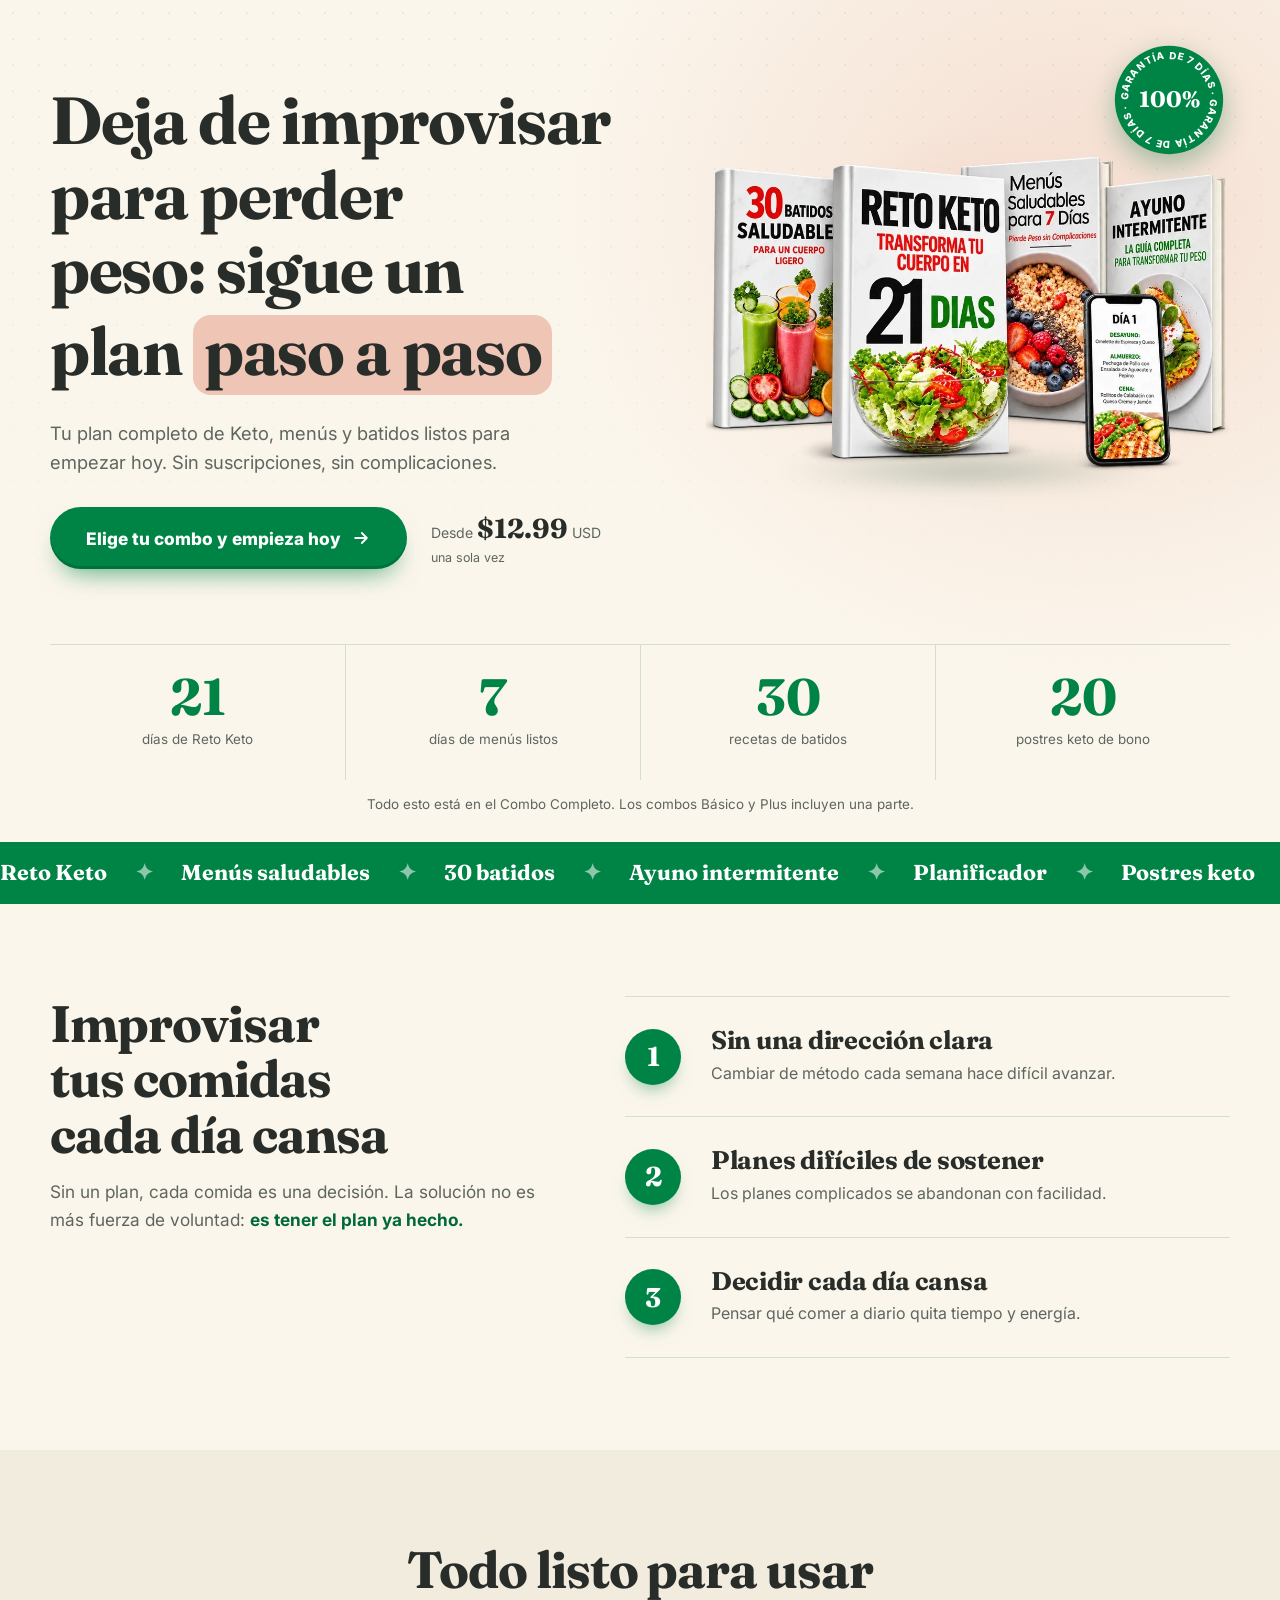
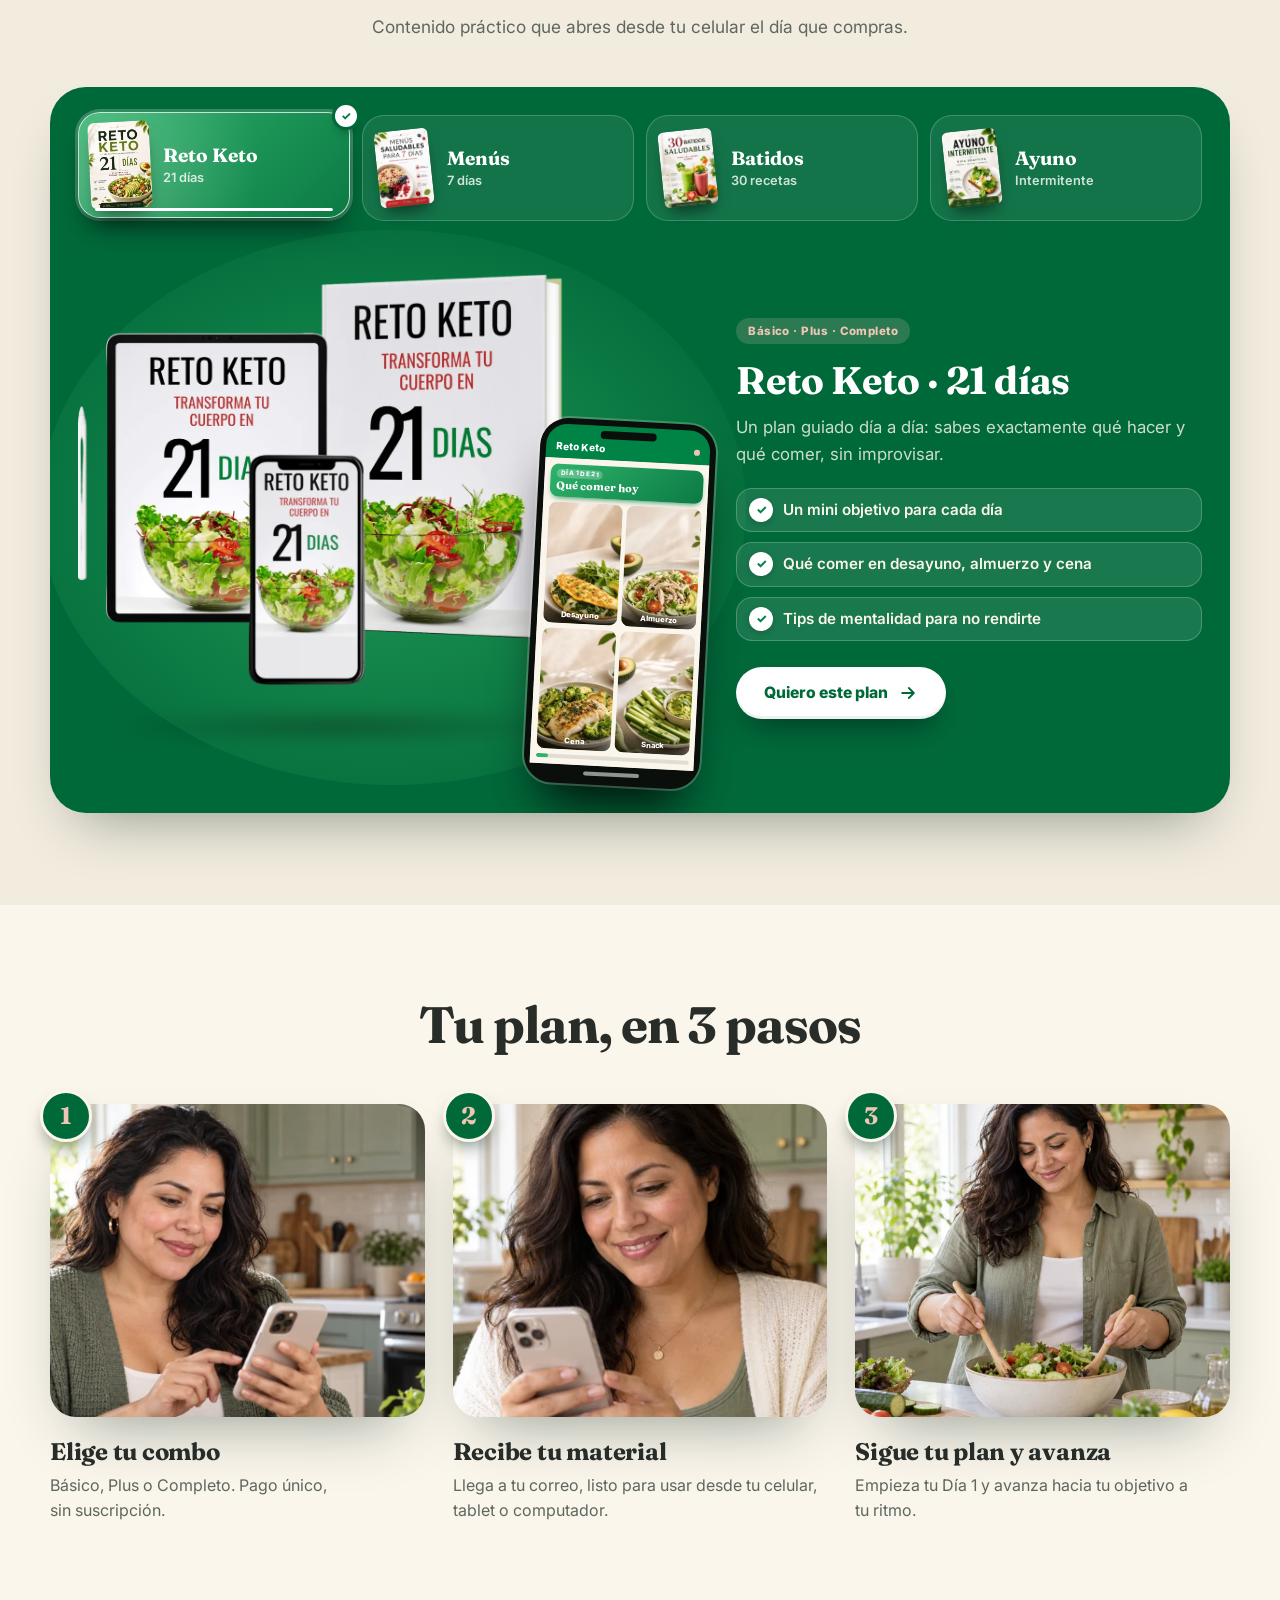
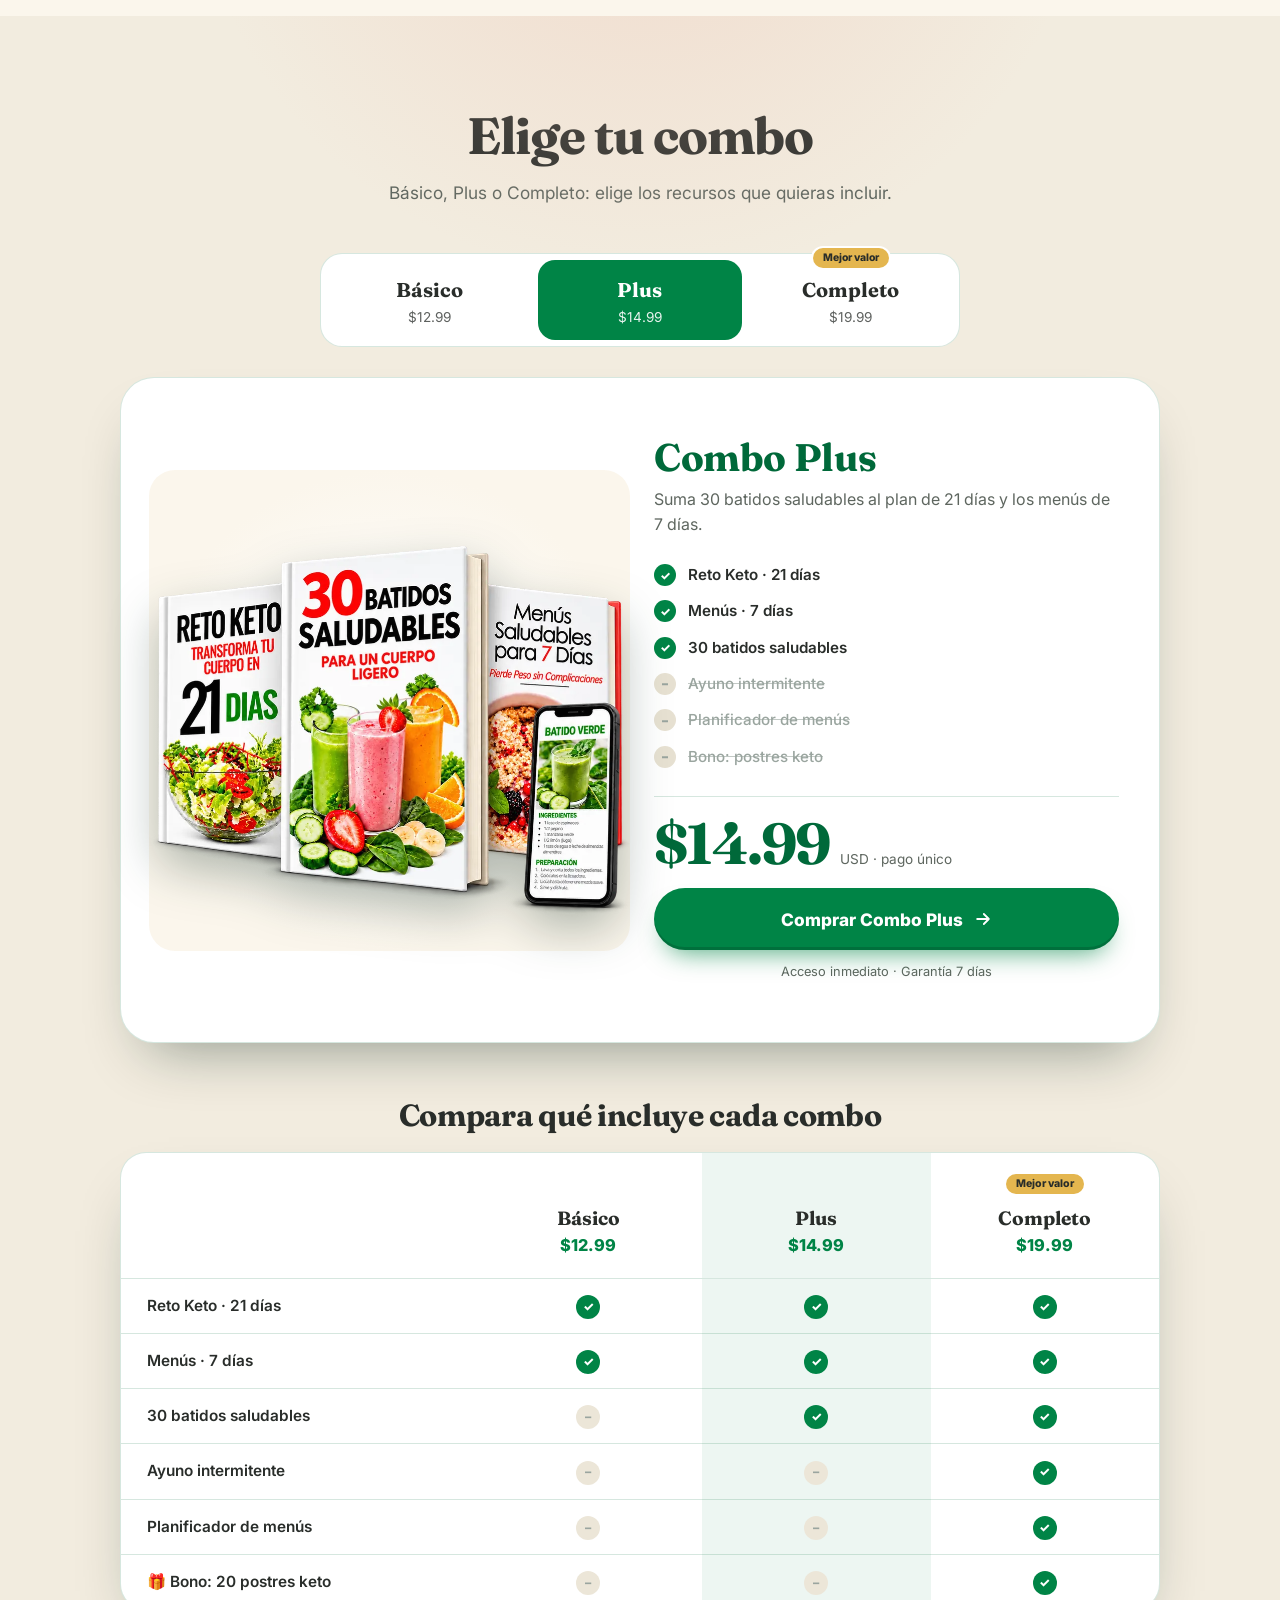
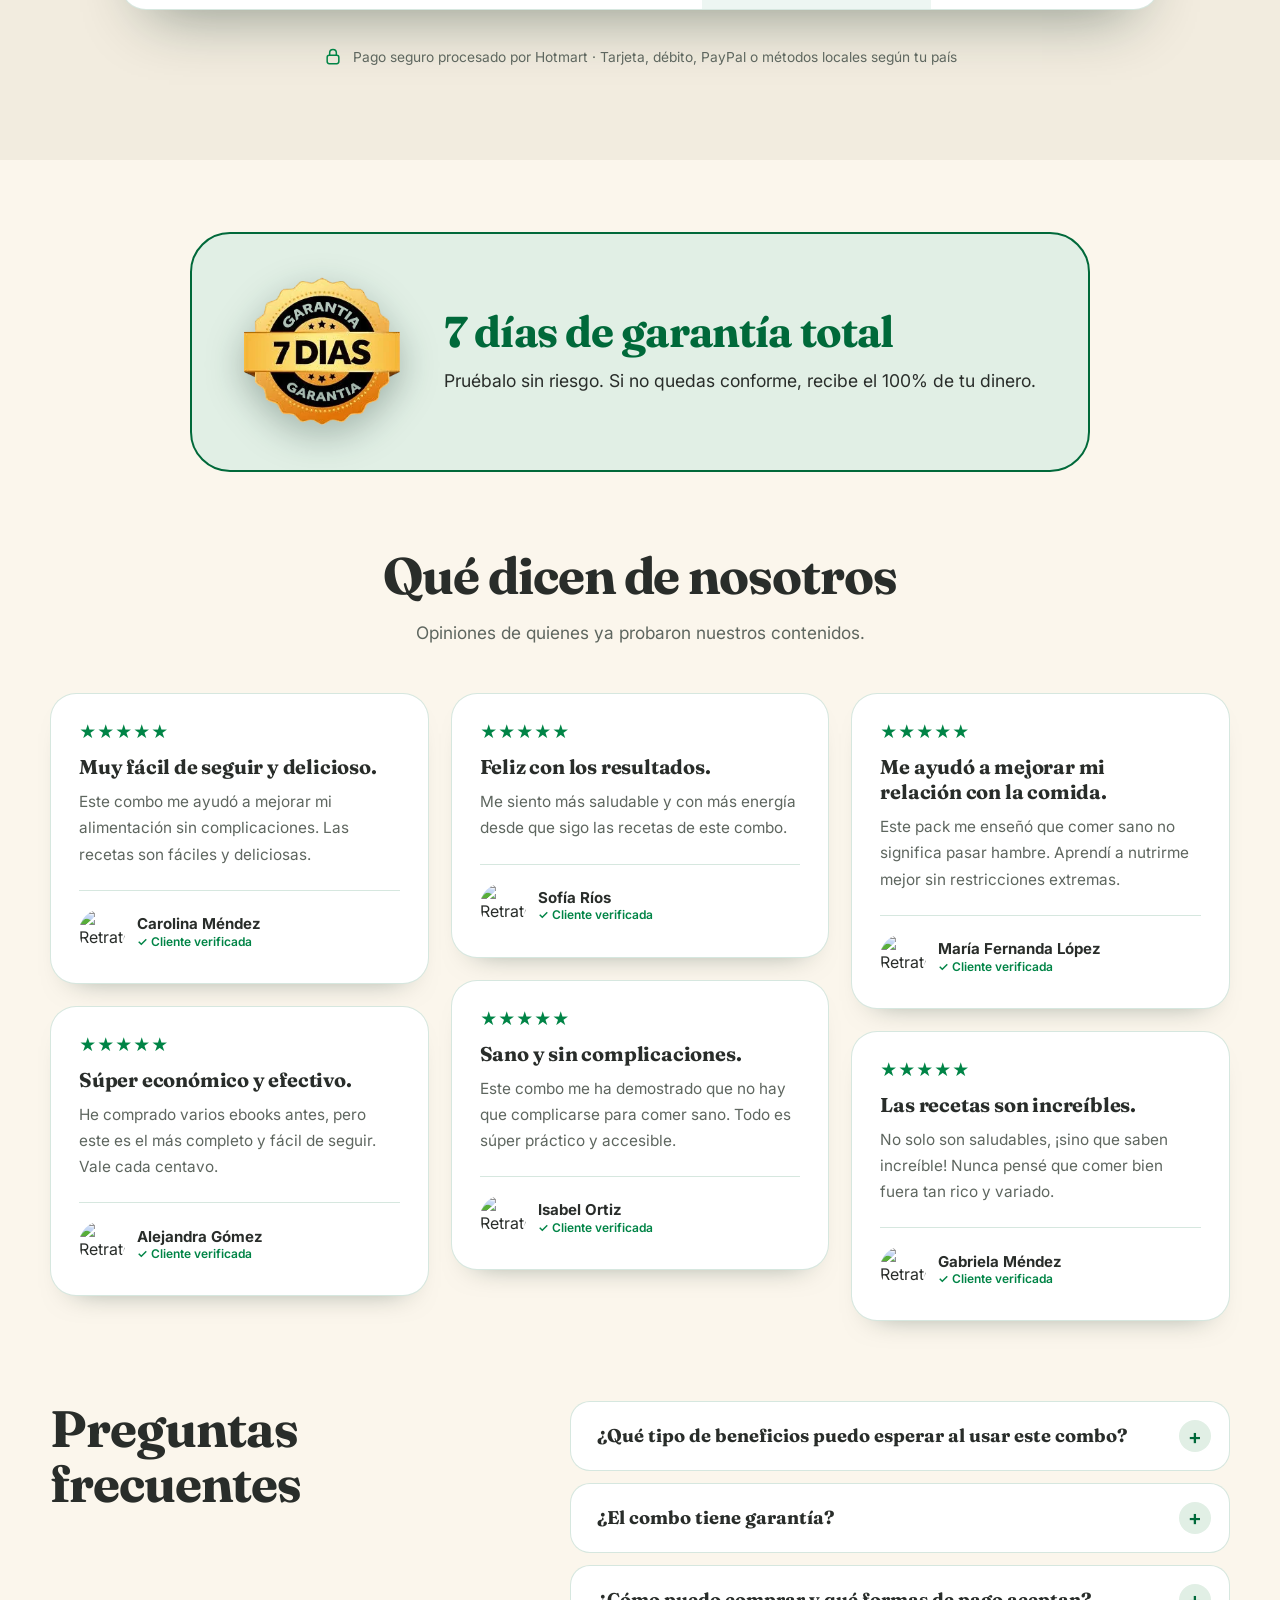
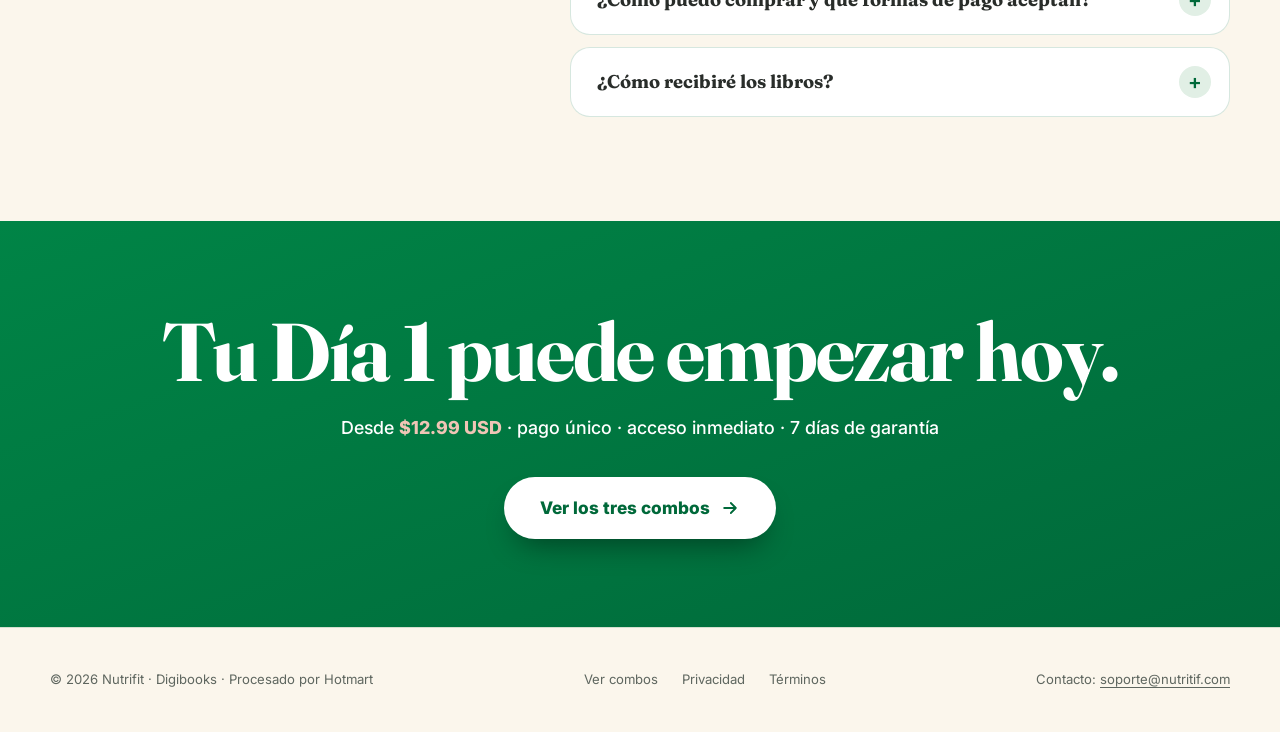
==== commit f15e71fe: "feat: el combo Plus queda seleccionado por defecto La etiqueta "Mejor valor" se mantiene en el Compl" ====
--- a/nutrifit/index.html
+++ b/nutrifit/index.html
@@ -55,7 +55,7 @@
     gtag('config','G-QYP9W4CZC5');
   </script>
 
-  <link rel="stylesheet" href="landing.css?v=nutrifit-v4q">
+  <link rel="stylesheet" href="landing.css?v=nutrifit-v4r">
 
   <script type="application/ld+json">
   {
@@ -252,8 +252,8 @@
         <div class="picker" id="picker">
           <div class="seg" role="tablist" aria-label="Elige tu combo">
             <button class="seg-btn" role="tab" id="t-basico" aria-controls="p-basico" aria-selected="false" data-panel="p-basico"><span>Básico</span><small>$12.99</small></button>
-            <button class="seg-btn" role="tab" id="t-plus" aria-controls="p-plus" aria-selected="false" data-panel="p-plus"><span>Plus</span><small>$14.99</small></button>
-            <button class="seg-btn is-active" role="tab" id="t-completo" aria-controls="p-completo" aria-selected="true" data-panel="p-completo"><span>Completo</span><small>$19.99</small><em class="gold">Mejor valor</em></button>
+            <button class="seg-btn is-active" role="tab" id="t-plus" aria-controls="p-plus" aria-selected="true" data-panel="p-plus"><span>Plus</span><small>$14.99</small></button>
+            <button class="seg-btn" role="tab" id="t-completo" aria-controls="p-completo" aria-selected="false" data-panel="p-completo"><span>Completo</span><small>$19.99</small><em class="gold">Mejor valor</em></button>
           </div>
 
           <div class="stage">
@@ -316,7 +316,7 @@
           </div>
         </div>
 
-        <section class="compare" id="comparar" data-active="completo" aria-labelledby="cmp-title">
+        <section class="compare" id="comparar" data-active="plus" aria-labelledby="cmp-title">
           <h3 id="cmp-title">Compara qué incluye cada combo</h3>
           <div class="cmp-wrap">
             <table class="cmp-table">
@@ -515,7 +515,7 @@
             picker.scrollIntoView({ behavior: window.matchMedia('(prefers-reduced-motion: reduce)').matches ? 'auto' : 'smooth', block: 'start' });
           });
         });
-        showPanel('p-completo');
+        showPanel('p-plus');
       }
 
       /* Visor "mira por dentro": pestañas + presentación automática */
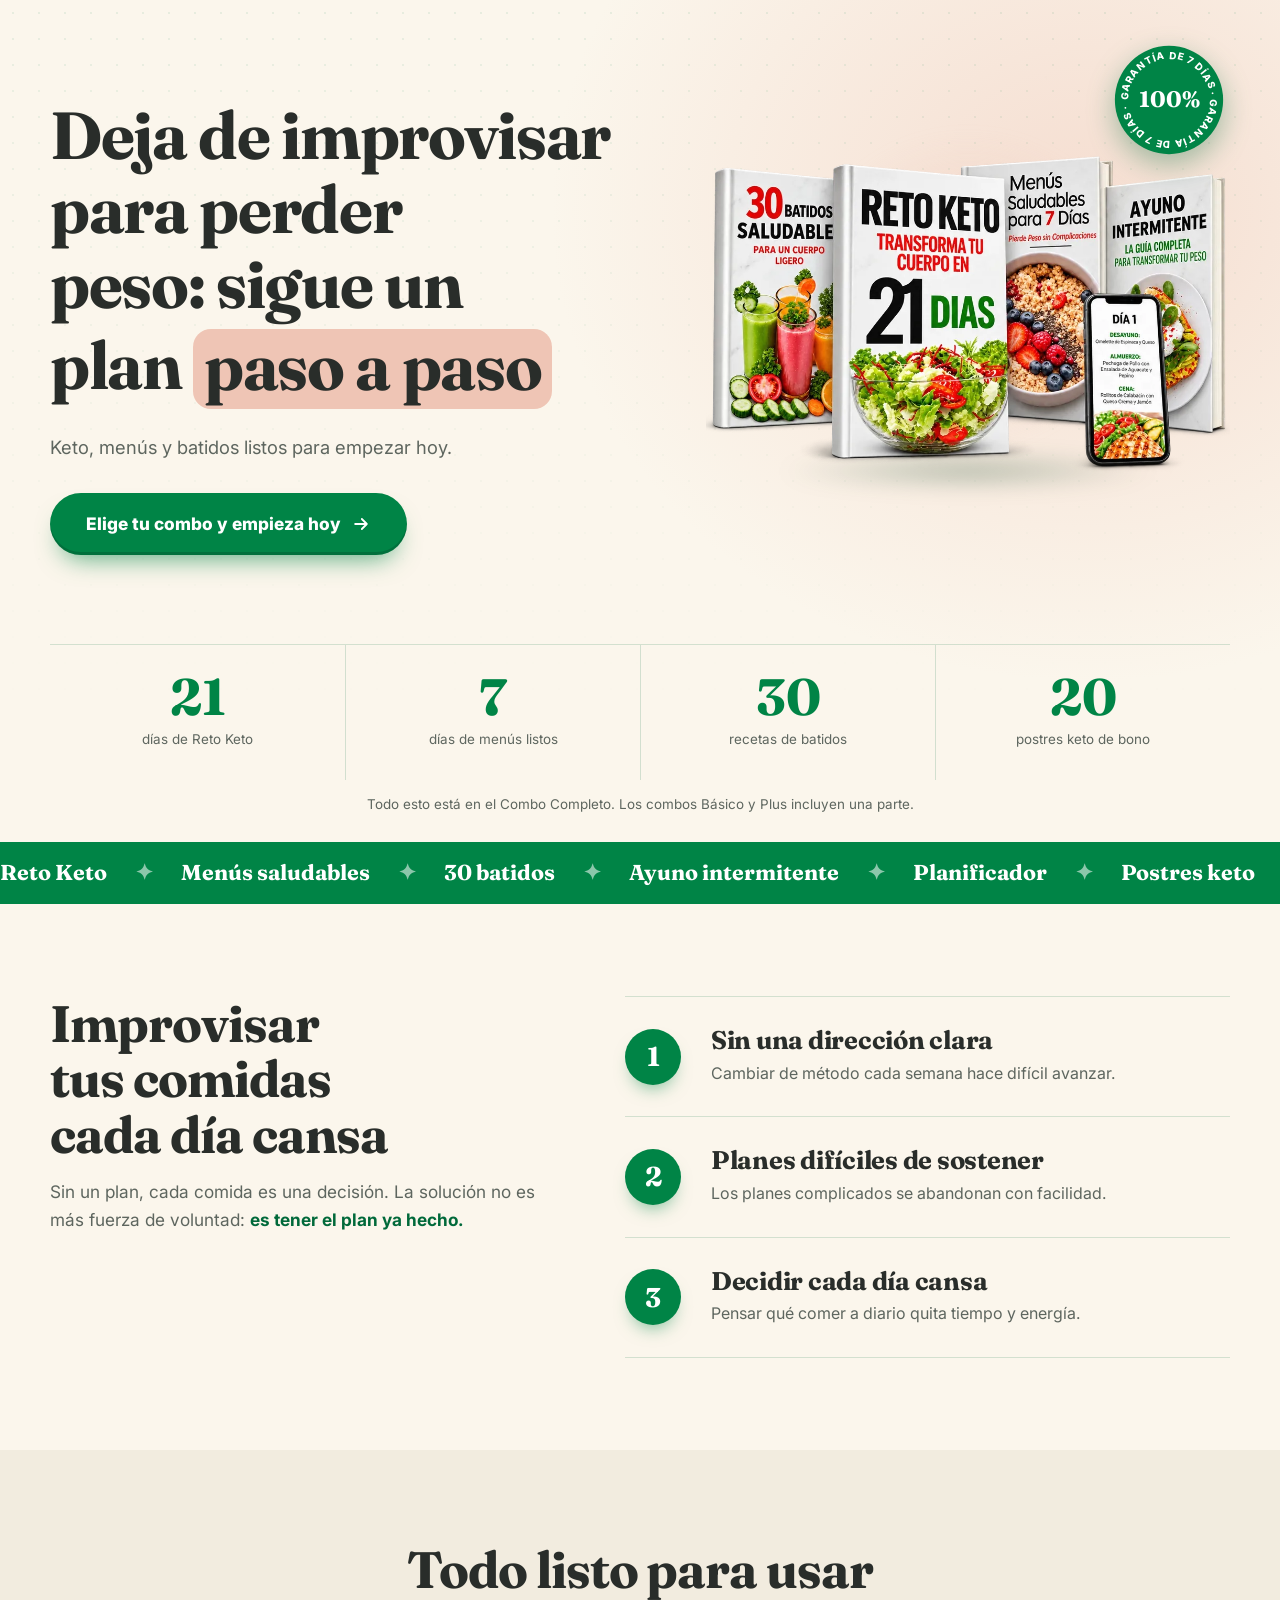
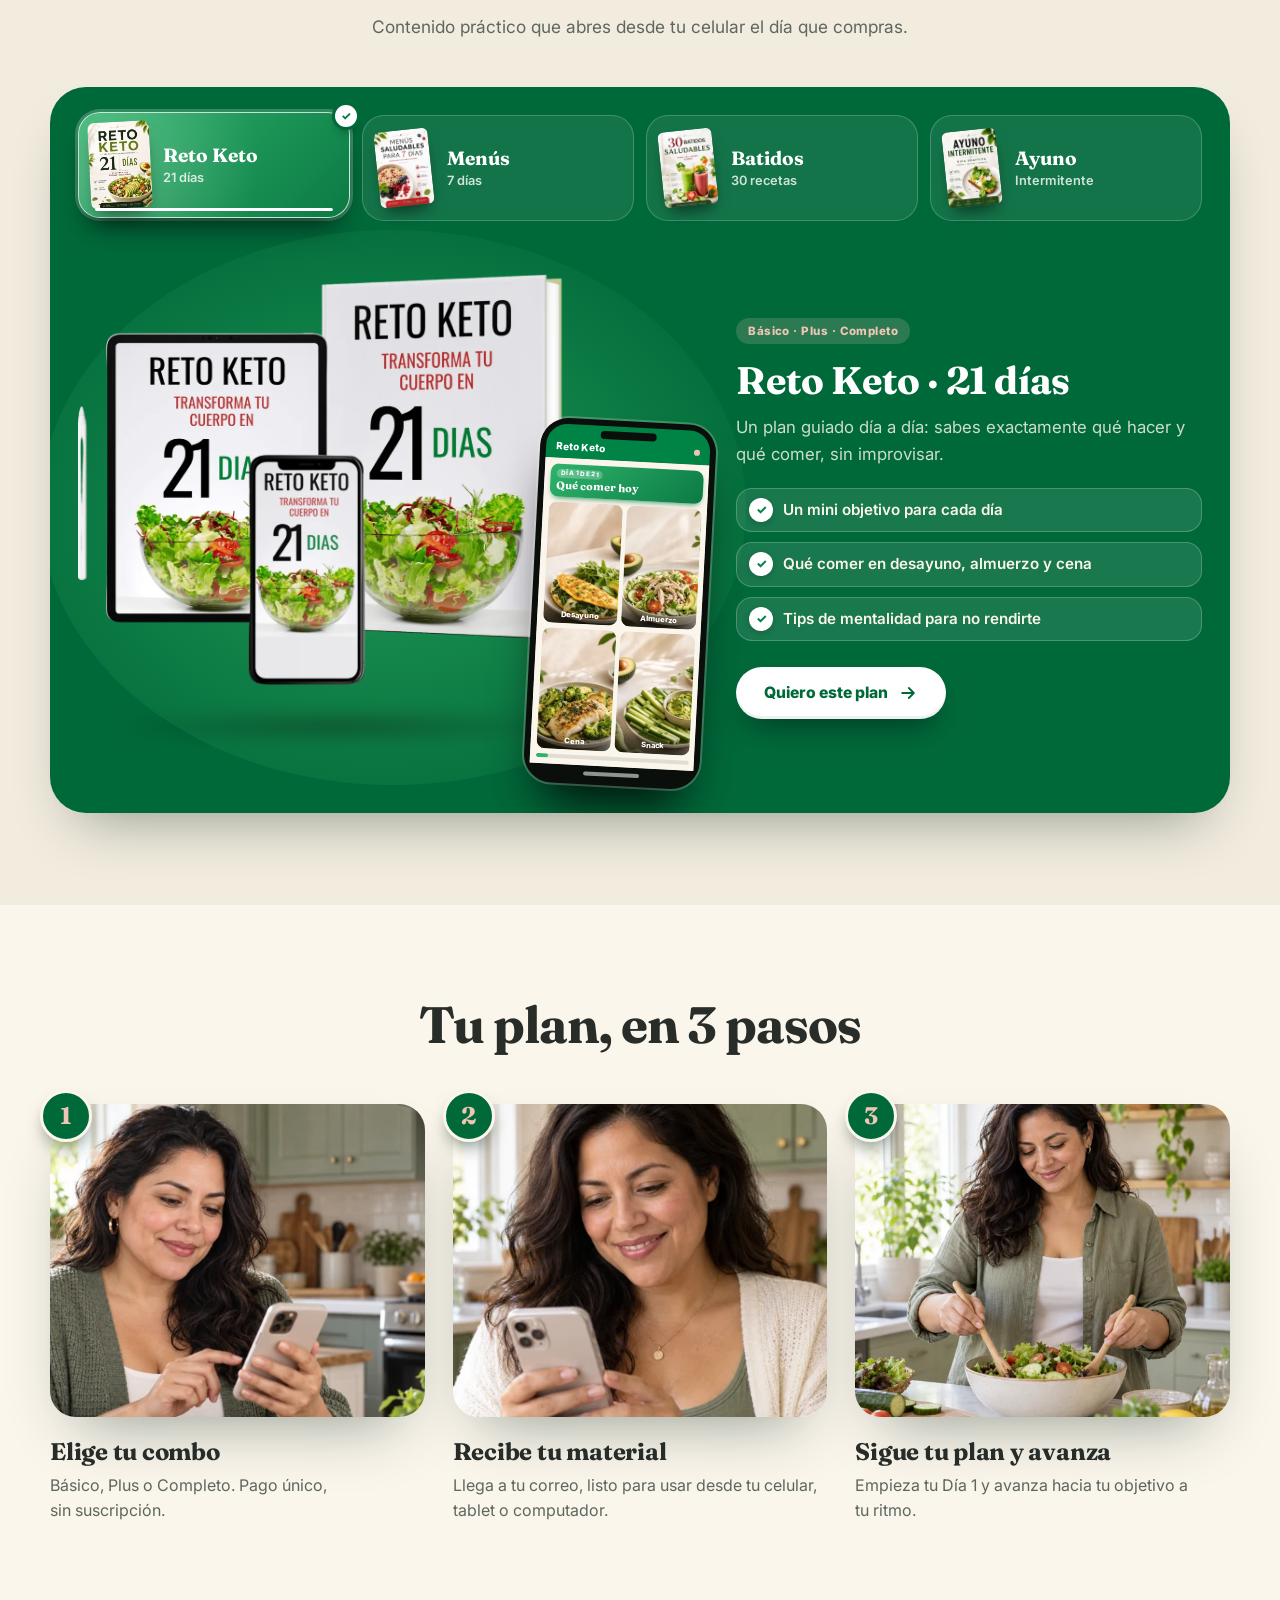
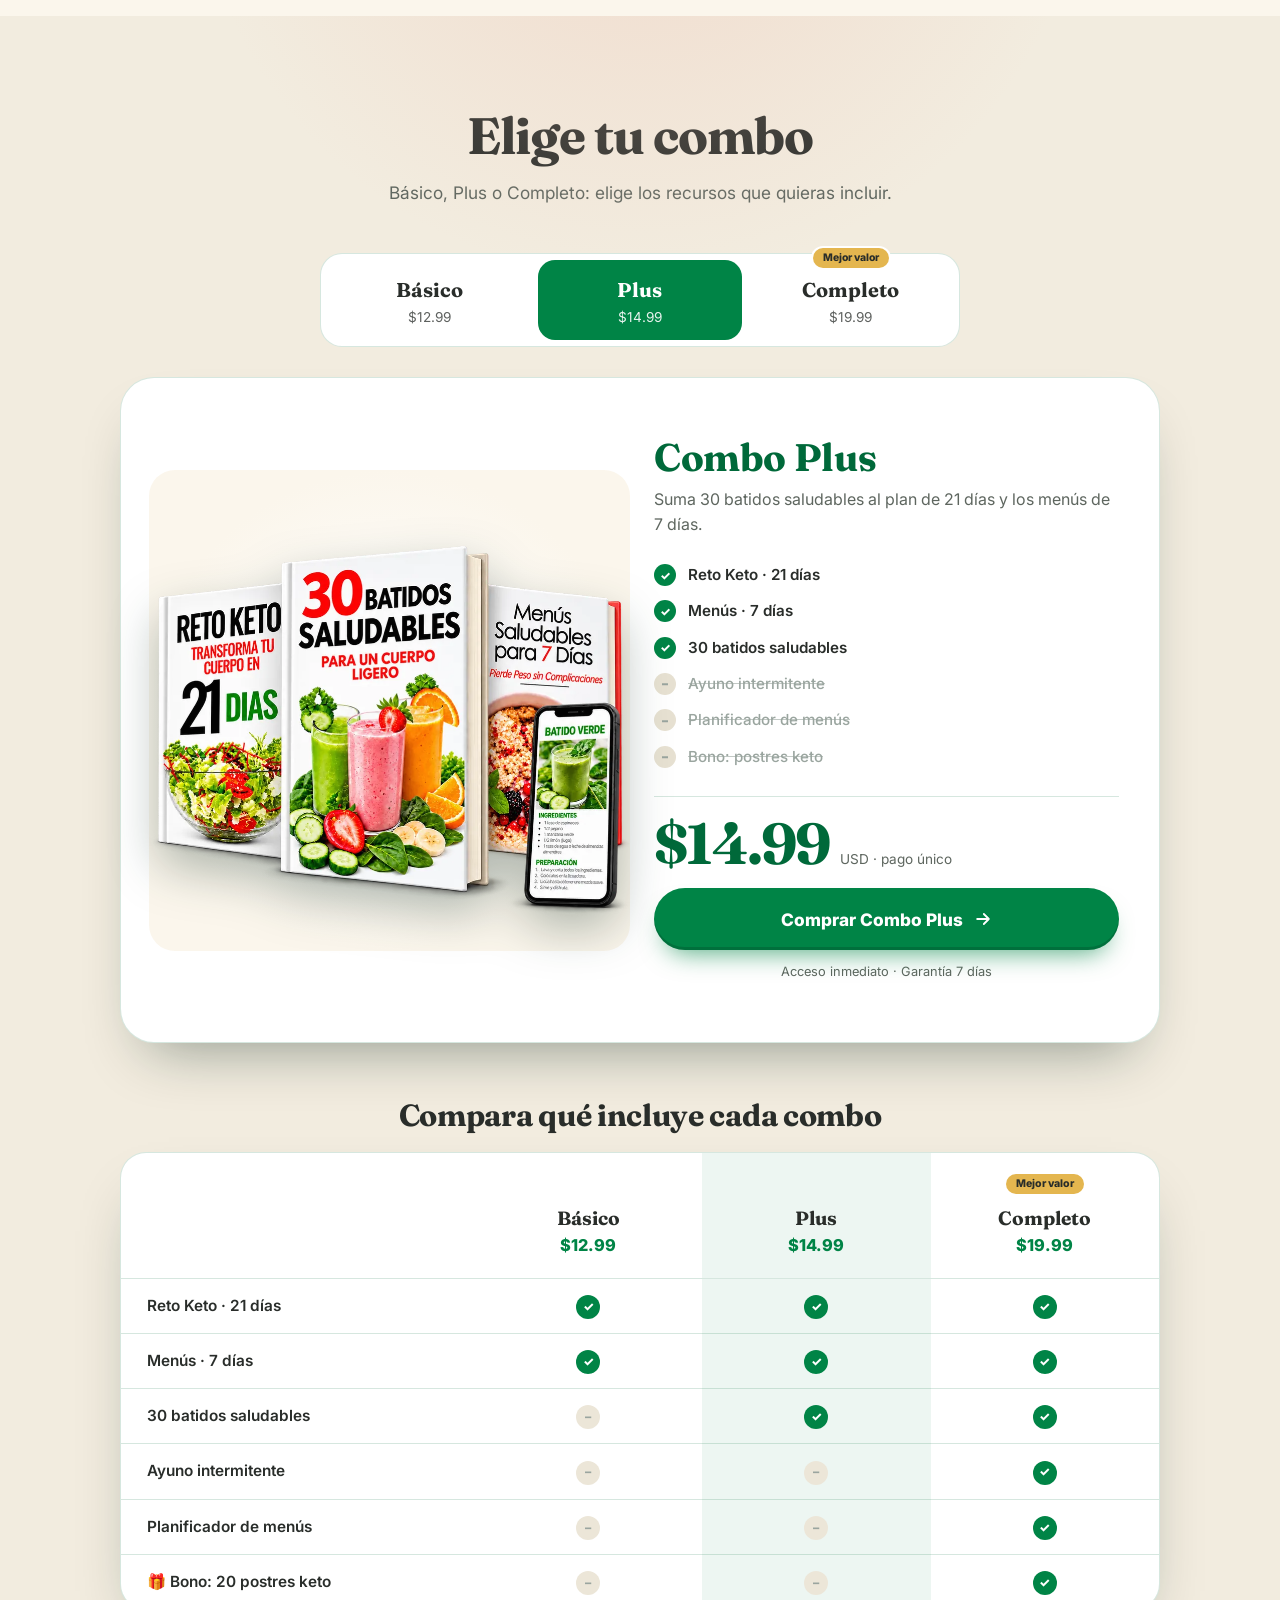
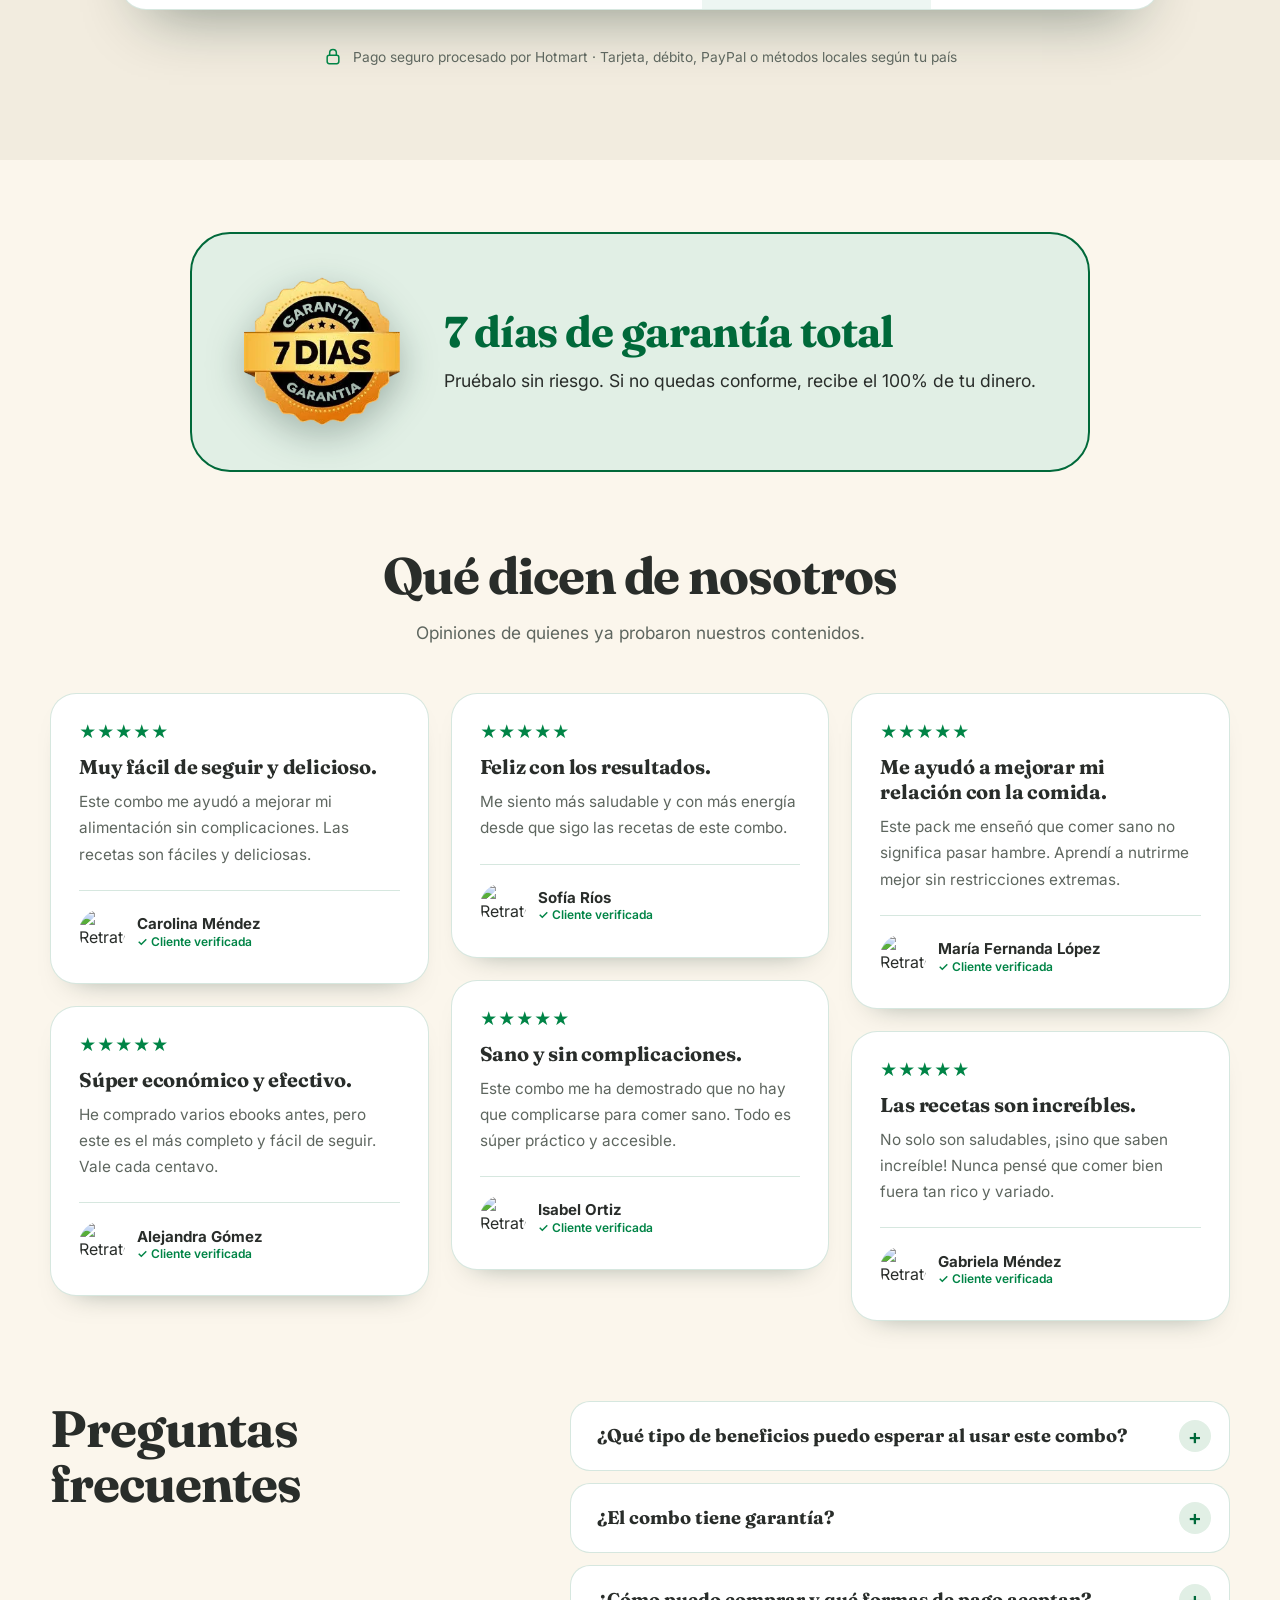
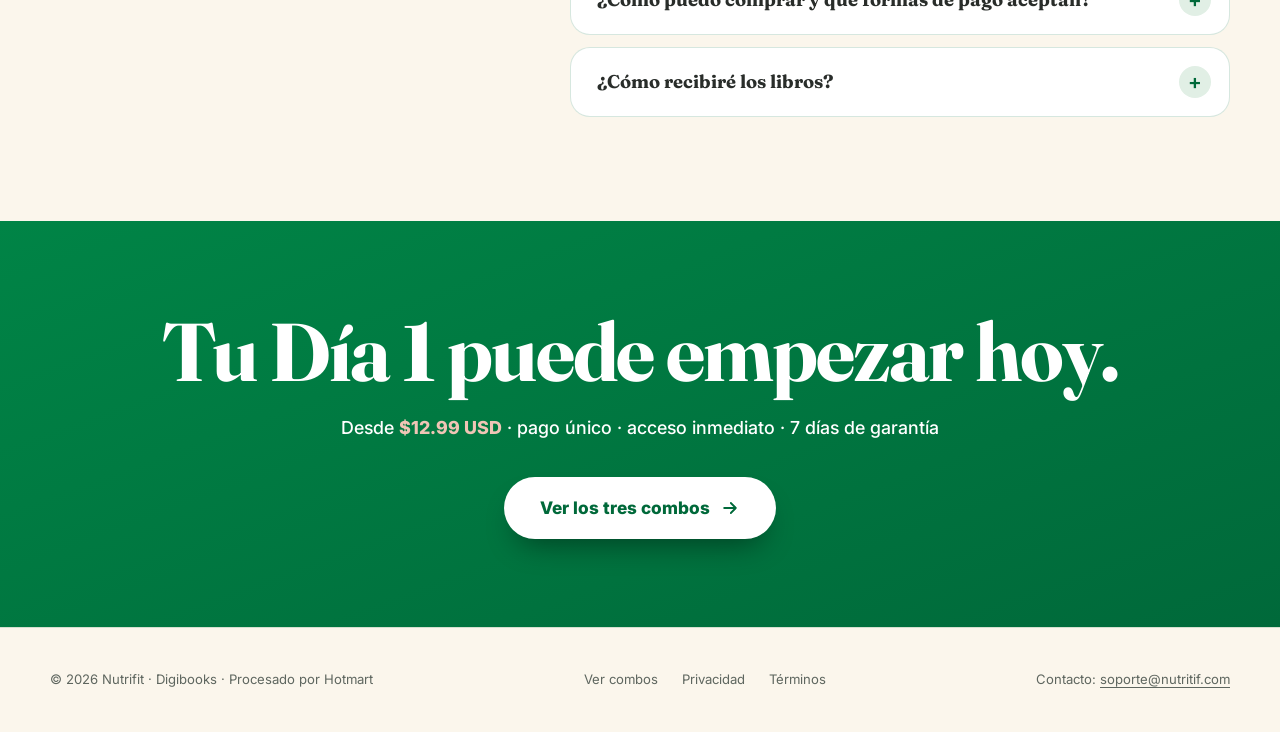
==== commit 2e2bd77a: "feat: ajustes del inicio en móvil - Se quita el precio "Desde $12.99" del inicio. - En móvil y table" ====
--- a/nutrifit/index.html
+++ b/nutrifit/index.html
@@ -55,7 +55,7 @@
     gtag('config','G-QYP9W4CZC5');
   </script>
 
-  <link rel="stylesheet" href="landing.css?v=nutrifit-v4r">
+  <link rel="stylesheet" href="landing.css?v=nutrifit-v4v">
 
   <script type="application/ld+json">
   {
@@ -130,11 +130,9 @@
       <div class="wrap hero-grid">
         <div class="hero-copy">
           <h1 id="hero-title">Deja de improvisar para perder peso: sigue un plan <em>paso a paso</em></h1>
-          <p class="lead">Tu plan completo de Keto, menús y batidos listos para empezar hoy. Sin suscripciones, sin complicaciones.</p>
+          <p class="lead">Keto, menús y batidos listos para empezar hoy.</p>
           <div class="hero-cta">
-            <a class="btn btn--cta btn--xl" href="#oferta" data-track="hero" aria-label="Elige tu combo y empieza hoy">Elige tu combo y empieza hoy <svg viewBox="0 0 24 24" fill="none" aria-hidden="true" focusable="false"><path d="M5 12h14m-6-6 6 6-6 6" stroke="currentColor" stroke-width="2.2" stroke-linecap="round" stroke-linejoin="round"/></svg></a>
-            <p class="from">Desde <strong>$12.99</strong> USD<br><span>una sola vez</span></p>
-          </div>
+            <a class="btn btn--cta btn--xl" href="#oferta" data-track="hero" aria-label="Elige tu combo y empieza hoy">Elige tu combo y empieza hoy <svg viewBox="0 0 24 24" fill="none" aria-hidden="true" focusable="false"><path d="M5 12h14m-6-6 6 6-6 6" stroke="currentColor" stroke-width="2.2" stroke-linecap="round" stroke-linejoin="round"/></svg></a>          </div>
         </div>
 
         <figure class="hero-art">
--- a/nutrifit/landing.css
+++ b/nutrifit/landing.css
@@ -68,9 +68,6 @@
 .hero h1 em { color: var(--mango); font-weight: 600; white-space: nowrap; }
 .lead { max-width: 540px; margin: 24px 0 30px; font-size: 1.15rem; color: rgb(251 246 236 / .82); }
 .hero-cta { display: flex; flex-wrap: wrap; align-items: center; gap: 16px 24px; }
-.from { font-size: .88rem; line-height: 1.35; color: rgb(251 246 236 / .75); }
-.from strong { color: #fff; font-family: var(--serif); font-size: 1.7rem; }
-.from span { font-size: .78rem; }
 .stars { color: var(--leaf); letter-spacing: .06em; font-size: 1.05rem; line-height: 1.2; }
 .hero-art { position: relative; aspect-ratio: 1; width: 100%; top: -36px; }
 .blob { position: absolute; inset: 8% 6%; border-radius: 50%; background: radial-gradient(closest-side, rgb(239 197 181 / .5), rgb(239 197 181 / 0) 72%); filter: blur(8px); }
@@ -326,8 +323,6 @@
 .hero h1 { color: var(--ink); }
 .hero h1 em { font-style: normal; font-weight: 700; color: var(--ink); background: var(--mango); padding: 0 .16em .04em; border-radius: 18px; box-decoration-break: clone; -webkit-box-decoration-break: clone; }
 .lead { color: var(--muted); }
-.from { color: var(--muted); }
-.from strong { color: var(--ink); }
 .hero-art::after { background: radial-gradient(closest-side, rgb(0 60 30 / .3), transparent); }
 .seal { filter: drop-shadow(0 10px 14px rgb(0 105 58 / .35)); }
 .seal-bg { fill: var(--forest-2); }
@@ -733,3 +728,18 @@
   .cmp-table tbody th[scope="row"] { font-size: .76rem; padding-left: 8px; }
 }
 
+
+/* Hero en móvil/tableta: el botón va debajo del mockup; el sello pasa arriba para no chocar con él */
+@media (max-width: 860px) {
+  .hero-grid { gap: 0; }
+  .hero-copy { display: contents; }
+  .hero h1, .lead { justify-self: center; }
+  .lead { margin-bottom: 0; }
+  .hero-art { order: 1; margin-top: 64px; }
+  .hero-cta { order: 2; justify-self: center; justify-content: center; width: 100%; margin-top: 18px; position: relative; z-index: 3; }
+  .seal { top: -64px; bottom: auto; right: -2px; width: 68px; height: 68px; }
+  .stats { margin-top: 34px; }
+}
+
+/* Título del inicio algo más pequeño en móvil */
+@media (max-width: 560px) { .hero h1 { font-size: clamp(1.7rem, 8.2vw, 2.1rem); } .lead { margin-top: 14px; } }
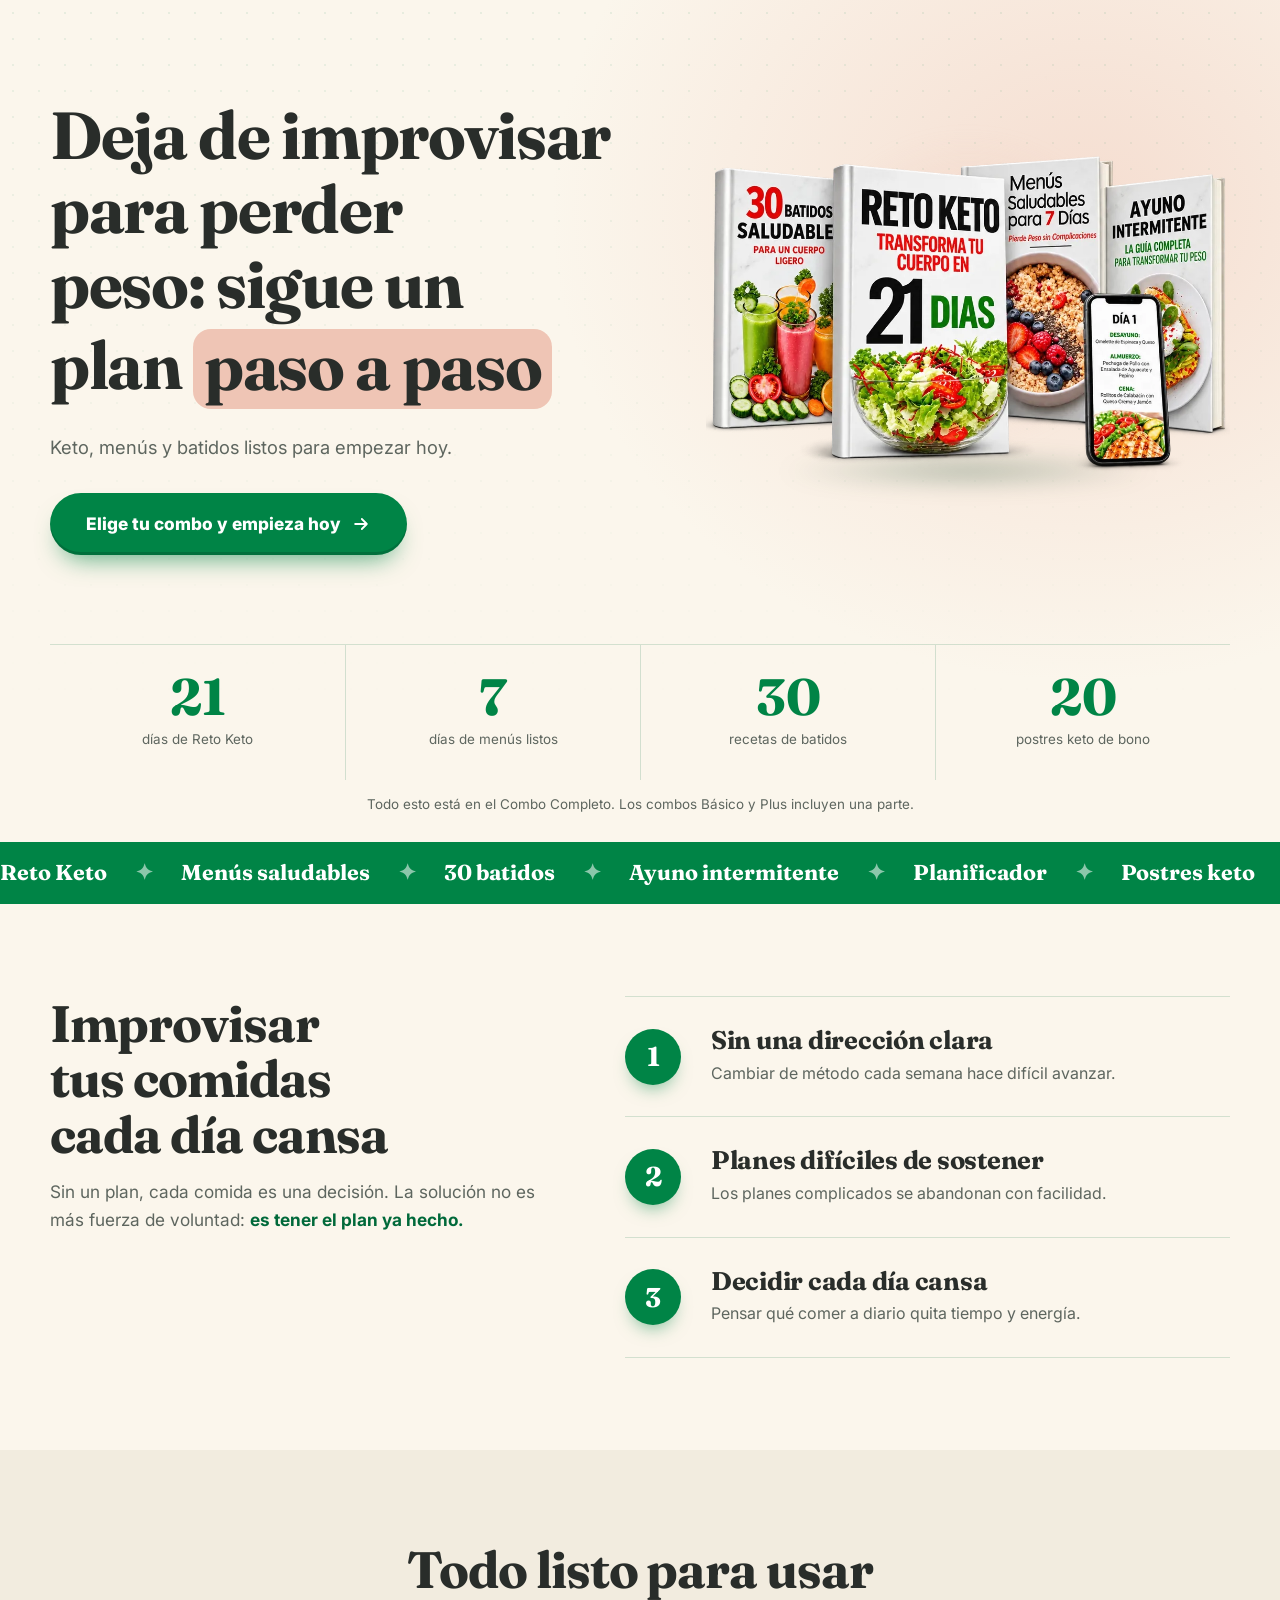
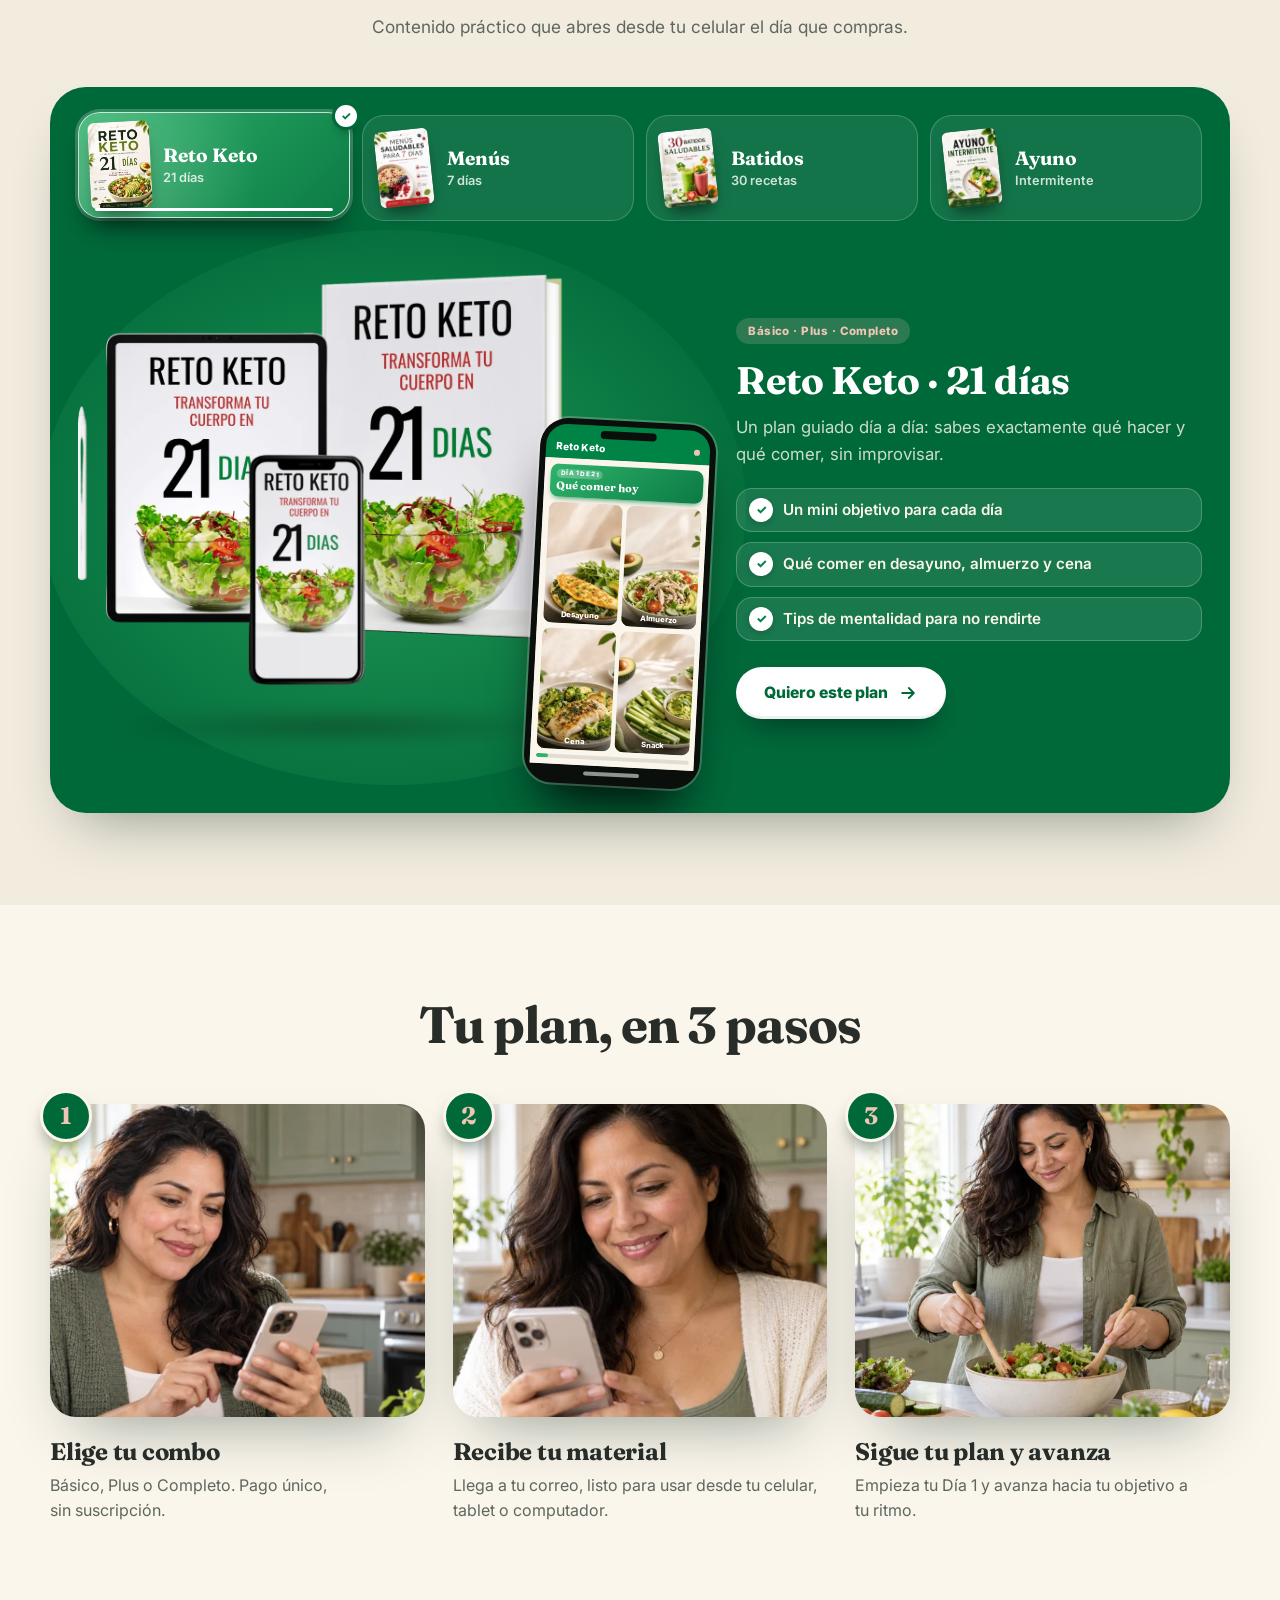
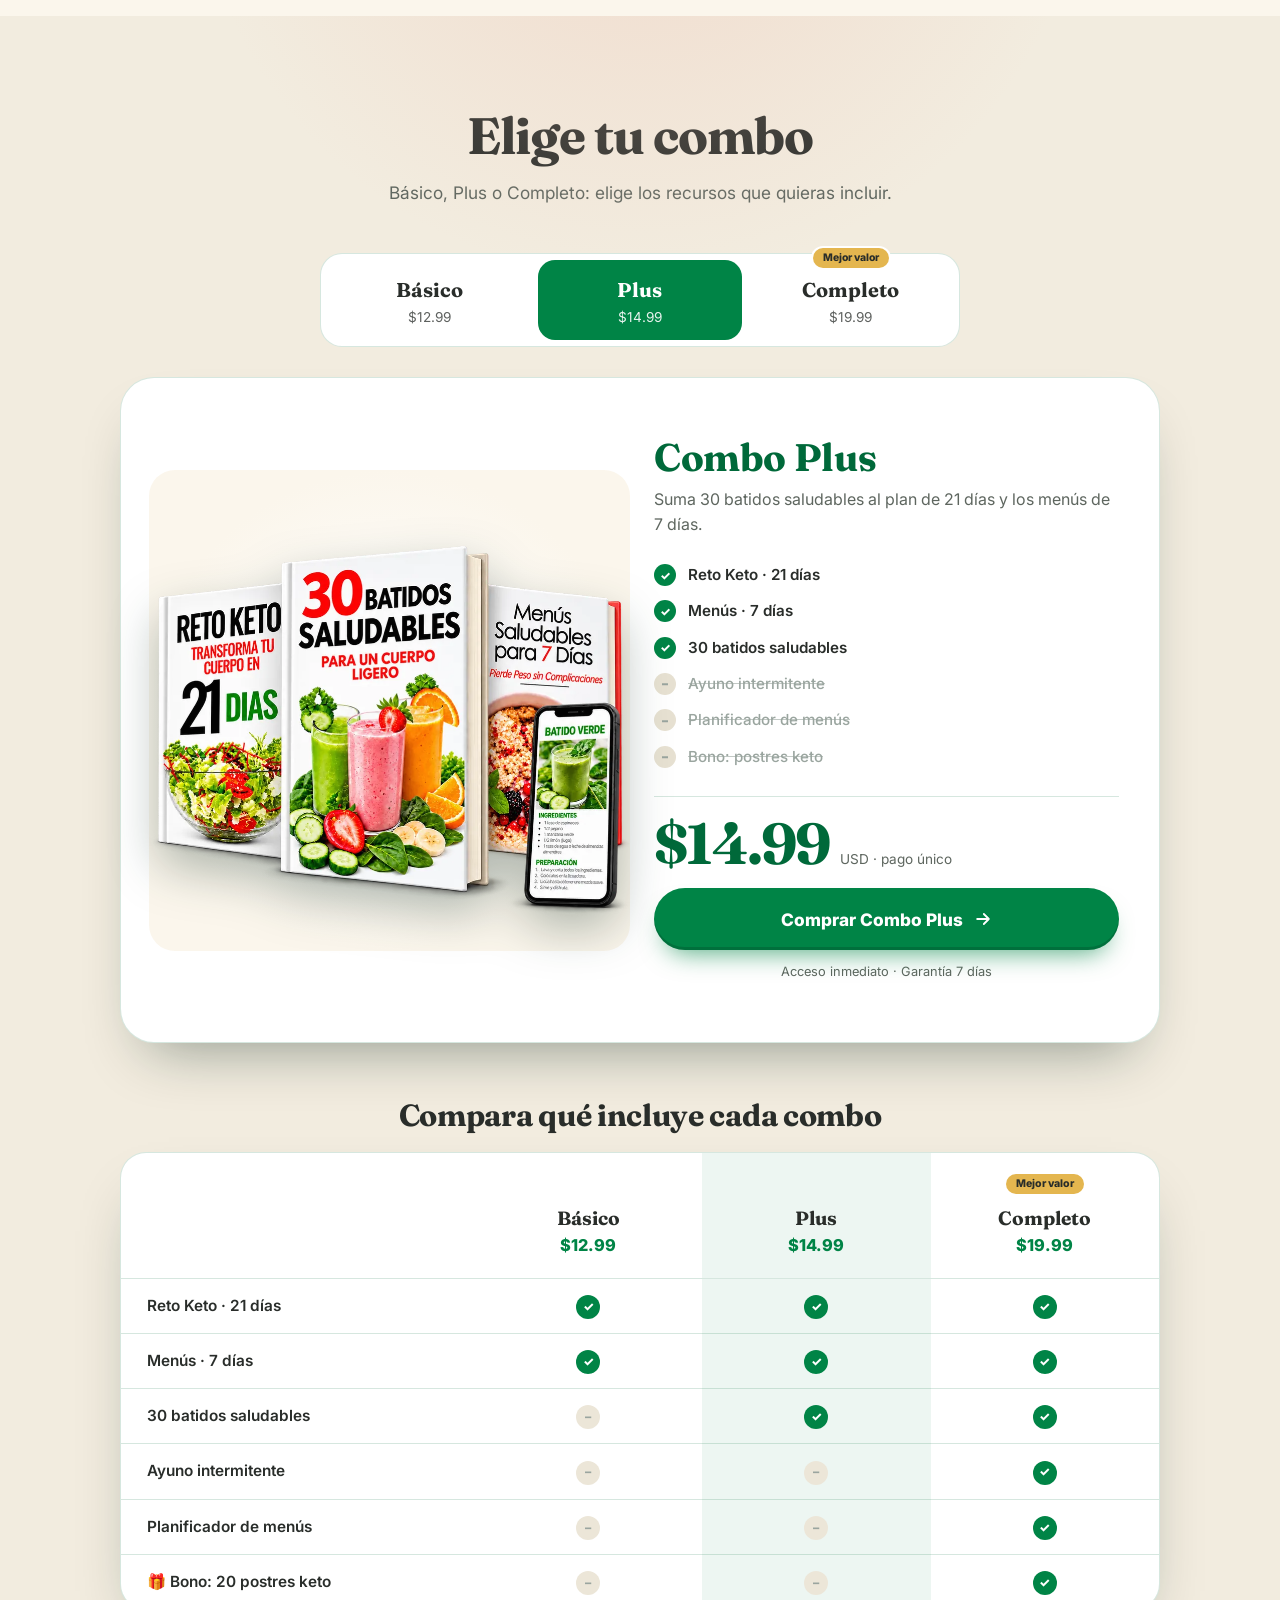
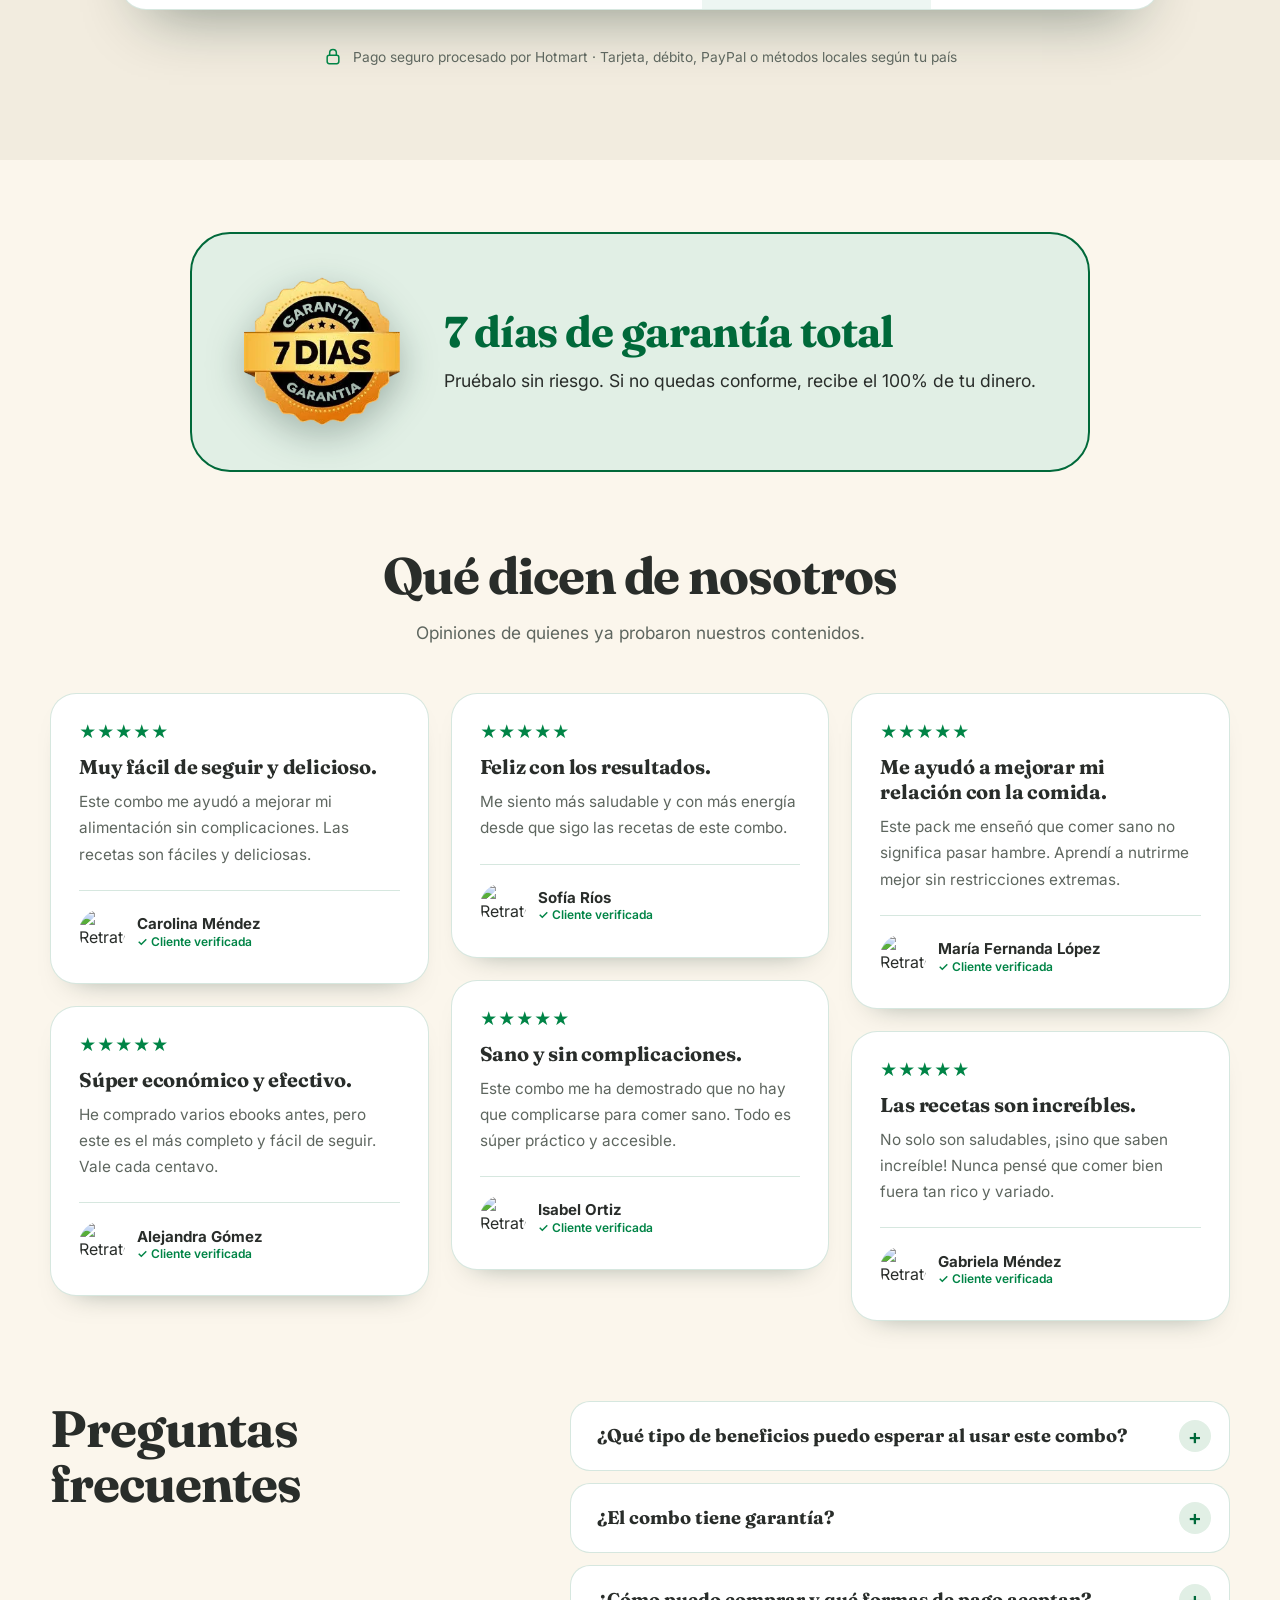
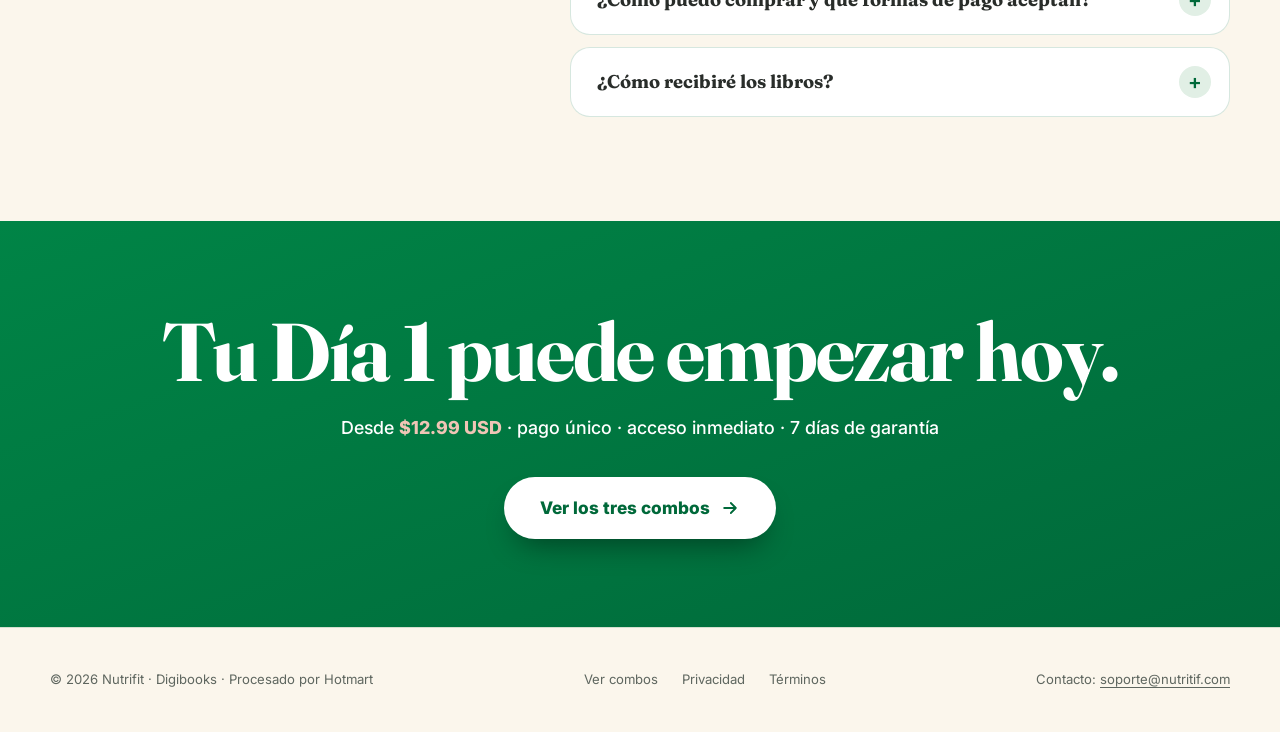
==== commit e4f3c316: "feat: quitar el sello giratorio de garantía del inicio Co-Authored-By: Claude Sonnet 5.5 <noreply@an" ====
--- a/nutrifit/index.html
+++ b/nutrifit/index.html
@@ -55,7 +55,7 @@
     gtag('config','G-QYP9W4CZC5');
   </script>
 
-  <link rel="stylesheet" href="landing.css?v=nutrifit-v4v">
+  <link rel="stylesheet" href="landing.css?v=nutrifit-v4w">
 
   <script type="application/ld+json">
   {
@@ -138,12 +138,6 @@
         <figure class="hero-art">
           <div class="blob" aria-hidden="true"></div>
           <img src="img/mockups/hero-nutrifit-realista-v6-w1000.webp" width="1254" height="1254" alt="Cuatro libros de Nutrifit con textura de papel y encuadernación realista, Reto Keto al frente y un teléfono que muestra un menú diario" fetchpriority="high" decoding="async">
-          <svg class="seal" viewBox="0 0 120 120" aria-hidden="true">
-            <defs><path id="circ" d="M60,60 m-44,0 a44,44 0 1,1 88,0 a44,44 0 1,1 -88,0"/></defs>
-            <circle cx="60" cy="60" r="58" class="seal-bg"/>
-            <text class="seal-ring"><textPath href="#circ" startOffset="0">GARANTÍA DE 7 DÍAS · GARANTÍA DE 7 DÍAS · </textPath></text>
-            <text x="60" y="68" text-anchor="middle" class="seal-num">100%</text>
-          </svg>
         </figure>
       </div>
 
--- a/nutrifit/landing.css
+++ b/nutrifit/landing.css
@@ -73,12 +73,6 @@
 .blob { position: absolute; inset: 8% 6%; border-radius: 50%; background: radial-gradient(closest-side, rgb(239 197 181 / .5), rgb(239 197 181 / 0) 72%); filter: blur(8px); }
 .hero-art::after { content: ""; position: absolute; left: 14%; right: 14%; bottom: 12%; height: 7%; border-radius: 50%; background: radial-gradient(closest-side, rgb(0 0 0 / .55), transparent); filter: blur(10px); }
 .hero-art > img { position: relative; z-index: 1; width: 100%; height: 100%; object-fit: contain; }
-.seal { z-index: 2; }
-.seal { position: absolute; right: 0; bottom: 6%; width: 112px; height: 112px; filter: drop-shadow(0 12px 18px rgb(0 0 0 / .4)); }
-.seal-bg { fill: var(--mango); }
-.seal-ring { font-family: "Inter", sans-serif; font-size: 10.5px; font-weight: 800; letter-spacing: .08em; fill: var(--forest-ink); transform-origin: 60px 60px; animation: spin 18s linear infinite; }
-.seal-num { font-family: var(--serif); font-size: 24px; font-weight: 700; fill: var(--forest-ink); }
-@keyframes spin { to { transform: rotate(360deg); } }
 .stats { position: relative; display: grid; grid-template-columns: repeat(4, 1fr); margin-top: 56px; border-top: 1px solid var(--line-dk); }
 .stats > div { padding: 26px 8px 30px; border-left: 1px solid var(--line-dk); text-align: center; }
 .stats > div:first-child { border-left: 0; }
@@ -258,10 +252,8 @@
   .hero-art > img { object-fit: cover; object-position: 50% 54.3%; }
   .hero-art::after { bottom: 3%; }
   .blob { inset: -6% 4% -4%; }
-  .seal { bottom: -26%; right: 2%; width: 84px; height: 84px; }
   .stats { margin-top: 36px; }
   .hero-art { max-width: 460px; margin-inline: auto; }
-  .seal { width: 92px; height: 92px; }
   .stats { grid-template-columns: repeat(2, 1fr); }
   .stats > div:nth-child(3) { border-left: 0; }
   .stats > div:nth-child(n+3) { border-top: 1px solid var(--line-dk); }
@@ -324,9 +316,6 @@
 .hero h1 em { font-style: normal; font-weight: 700; color: var(--ink); background: var(--mango); padding: 0 .16em .04em; border-radius: 18px; box-decoration-break: clone; -webkit-box-decoration-break: clone; }
 .lead { color: var(--muted); }
 .hero-art::after { background: radial-gradient(closest-side, rgb(0 60 30 / .3), transparent); }
-.seal { filter: drop-shadow(0 10px 14px rgb(0 105 58 / .35)); }
-.seal-bg { fill: var(--forest-2); }
-.seal-ring, .seal-num { fill: #fff; }
 .stats { border-top-color: var(--line); }
 .stats > div { border-left-color: var(--line); }
 .stats > div:nth-child(n+3) { border-top-color: var(--line); }
@@ -477,11 +466,9 @@
 .hero h1 { line-height: 1.12; letter-spacing: -.02em; }
 .hero h1 em { padding: .02em .16em .1em; }
 .final h2 { letter-spacing: -.02em; line-height: 1.04; }
-.seal { top: 3%; bottom: auto; right: 1%; }
 .foot-contact a { display: inline-block; padding-block: 10px; }
 @media (max-width: 860px) {
   .sec-head--left { text-align: center; margin-inline: auto; }
-  .seal { top: auto; bottom: -34%; right: 0; width: 80px; height: 80px; }
   .stats { margin-top: 72px; }
 }
 @media (max-width: 560px) {
@@ -523,7 +510,6 @@
   .final { padding-block: 60px; }
   .lead { margin: 16px auto 22px; }
   .stats { margin-top: 60px; }
-  .seal { width: 72px; height: 72px; bottom: -28%; }
   .viewer { gap: 20px; }
   .viewer-stage { gap: 18px; }
   .seg { margin-bottom: 22px; }
@@ -648,7 +634,6 @@
   .quotes-dots button.is-on::before { width: 20px; background: var(--forest-2); }
 }
 
-/* Cifras: que el sello de garantía no roce la cuadrícula */
 @media (max-width: 860px) { .stats { margin-top: 80px; } }
 
 /* Nota bajo las cifras: aclara qué combo incluye cada cosa */
@@ -729,15 +714,14 @@
 }
 
 
-/* Hero en móvil/tableta: el botón va debajo del mockup; el sello pasa arriba para no chocar con él */
+/* Hero en móvil/tableta: el botón va debajo del mockup */
 @media (max-width: 860px) {
   .hero-grid { gap: 0; }
   .hero-copy { display: contents; }
   .hero h1, .lead { justify-self: center; }
   .lead { margin-bottom: 0; }
-  .hero-art { order: 1; margin-top: 64px; }
+  .hero-art { order: 1; margin-top: 22px; }
   .hero-cta { order: 2; justify-self: center; justify-content: center; width: 100%; margin-top: 18px; position: relative; z-index: 3; }
-  .seal { top: -64px; bottom: auto; right: -2px; width: 68px; height: 68px; }
   .stats { margin-top: 34px; }
 }
 
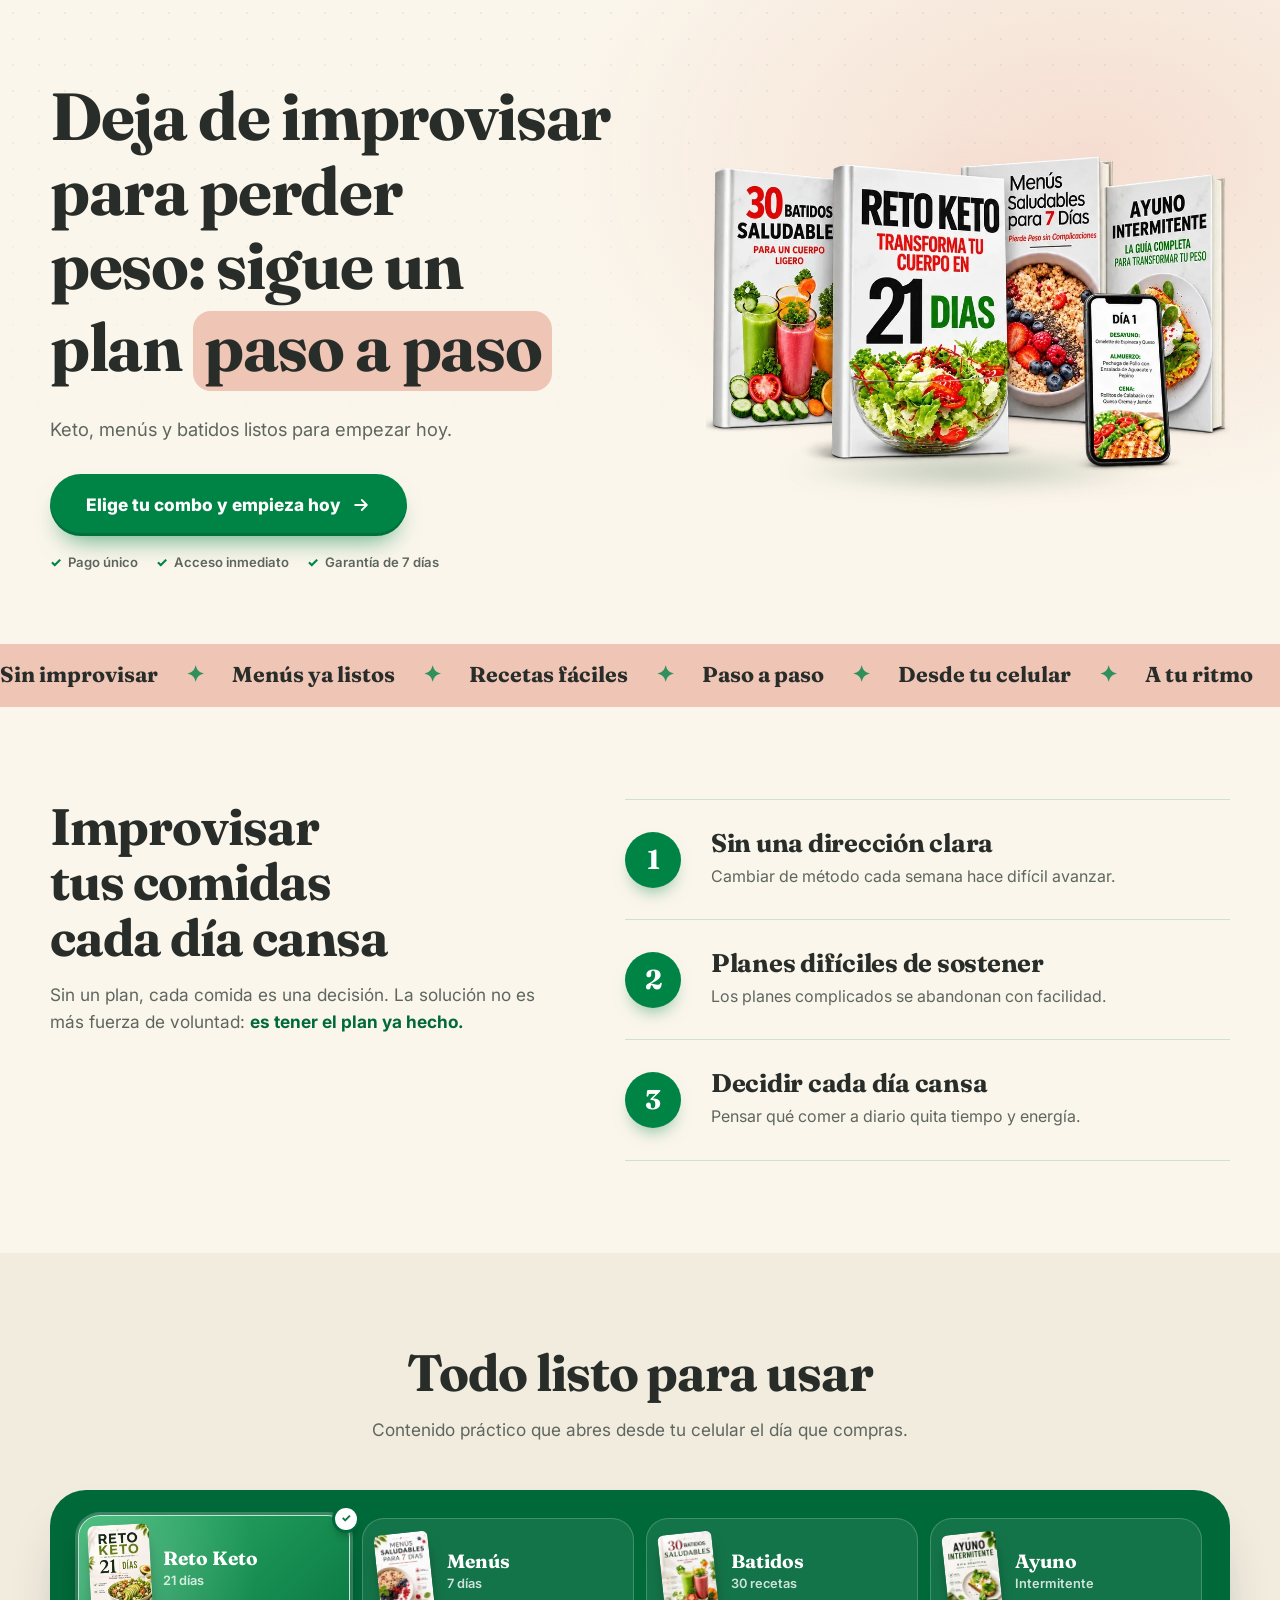
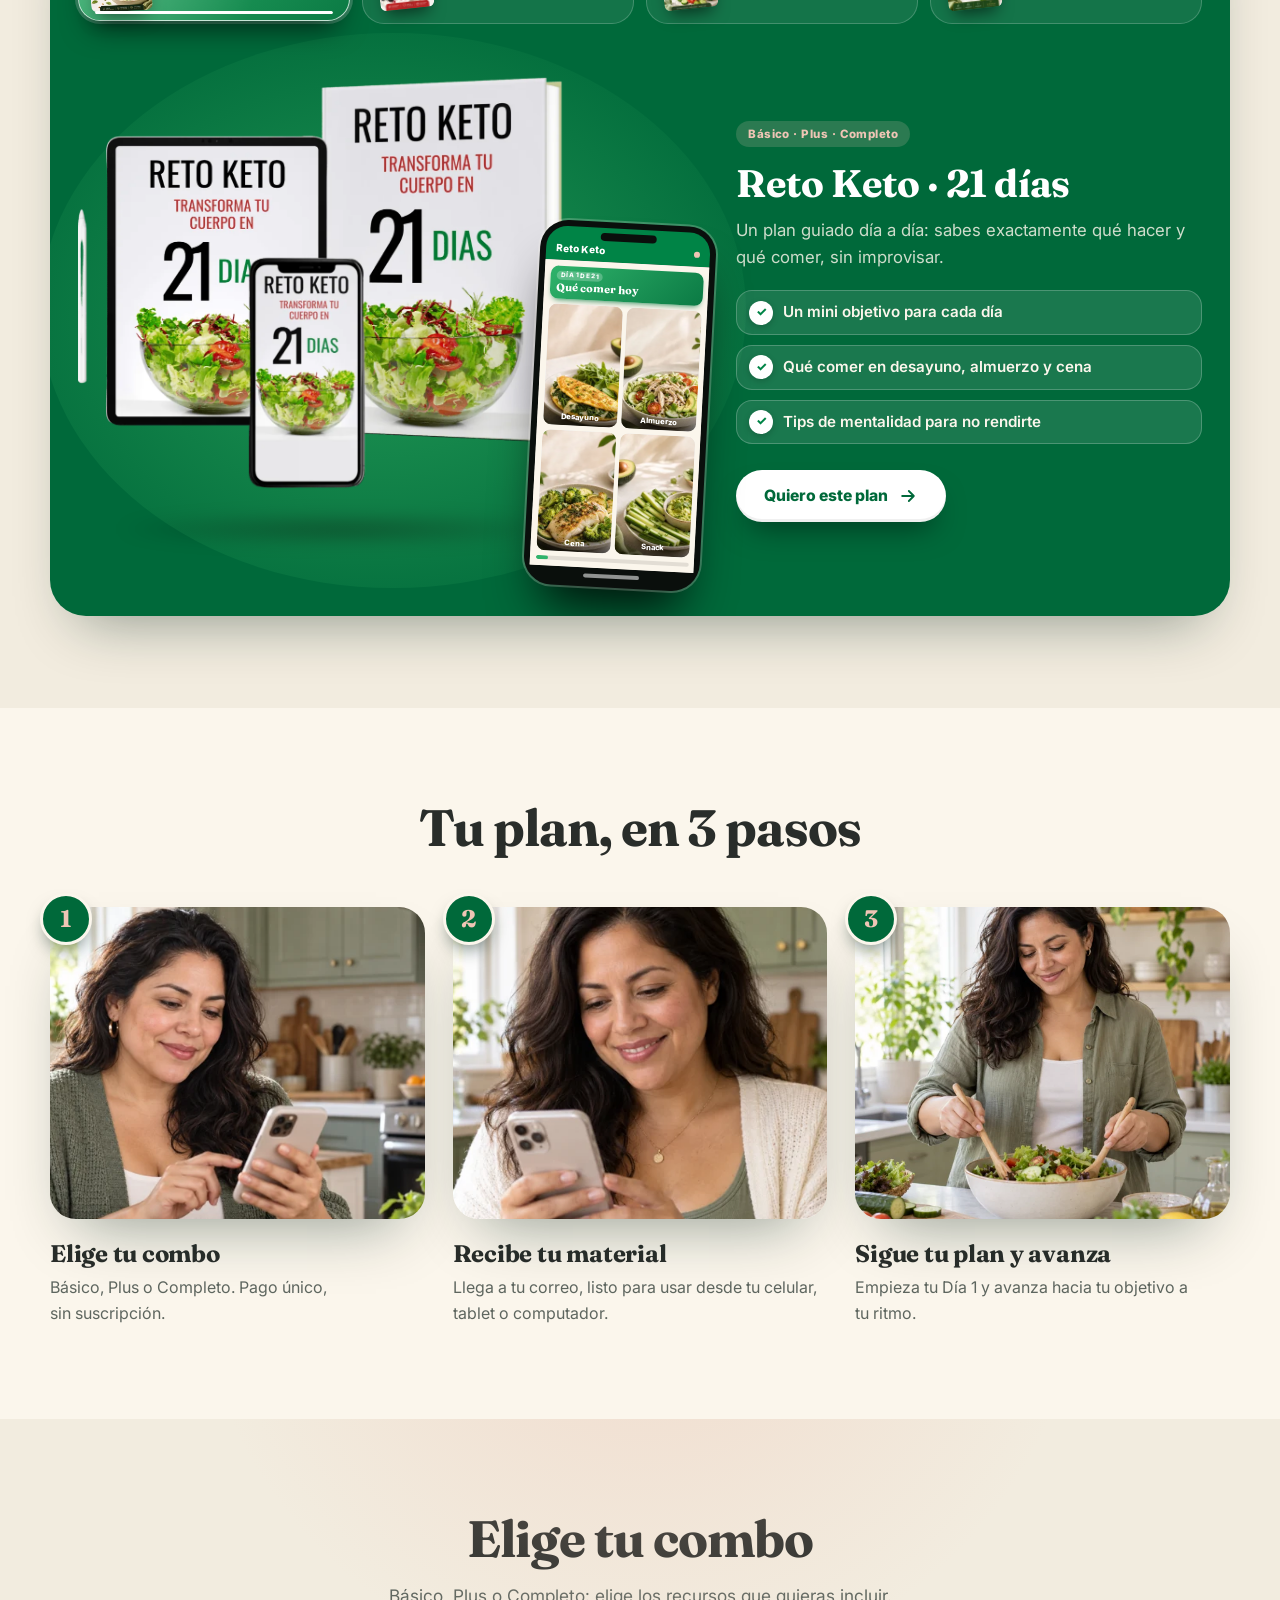
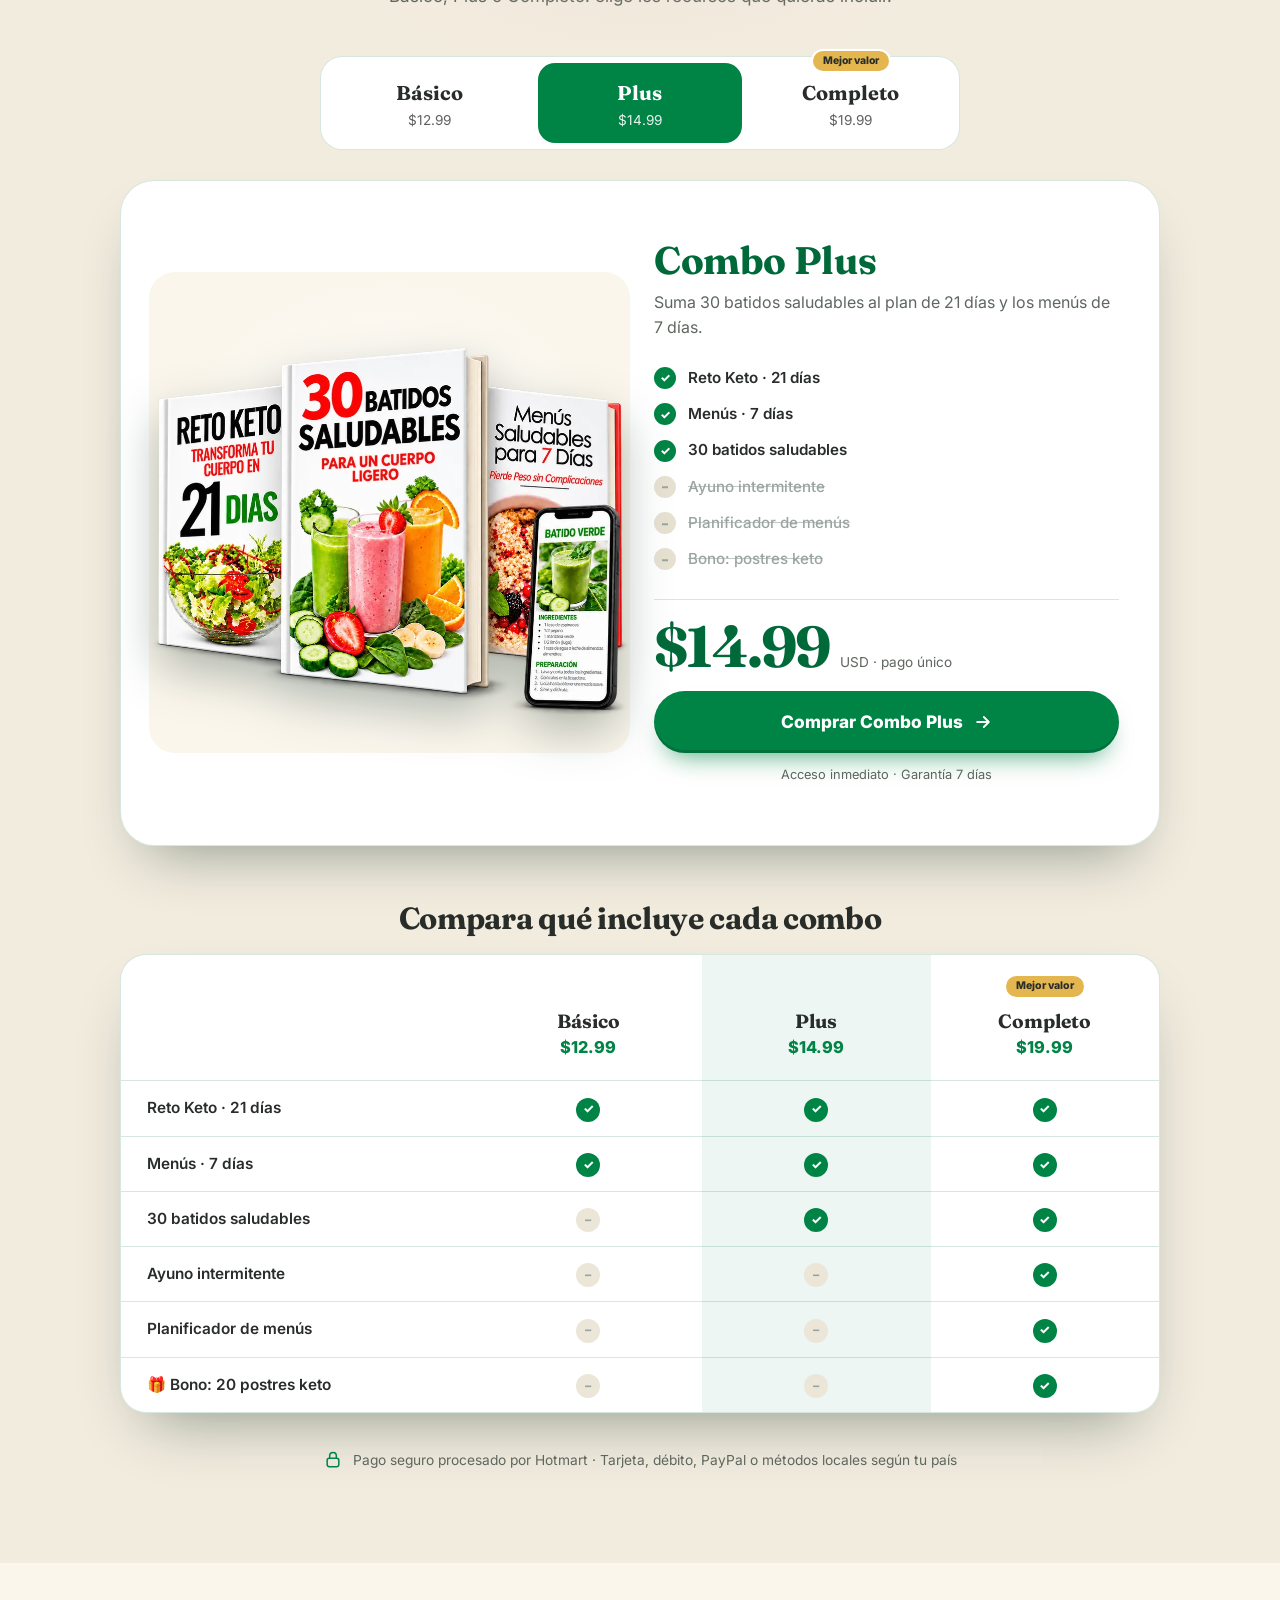
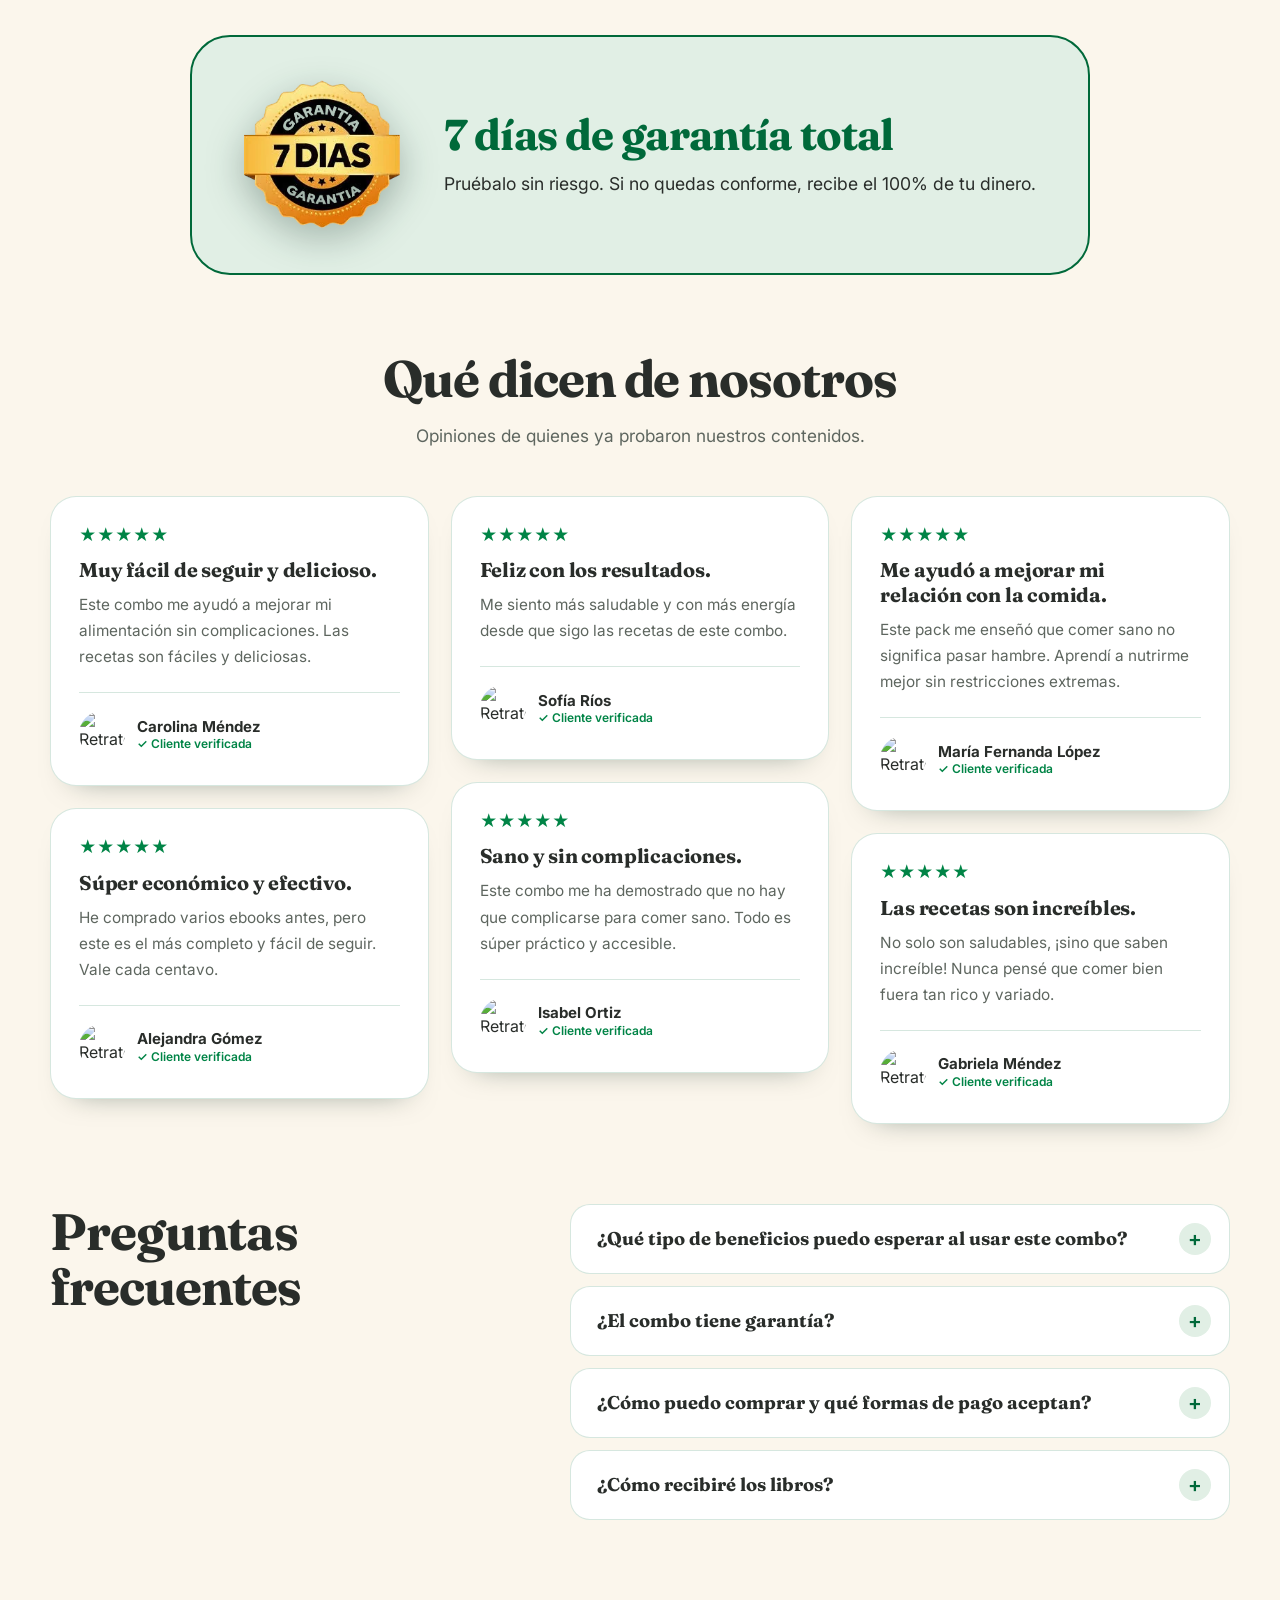
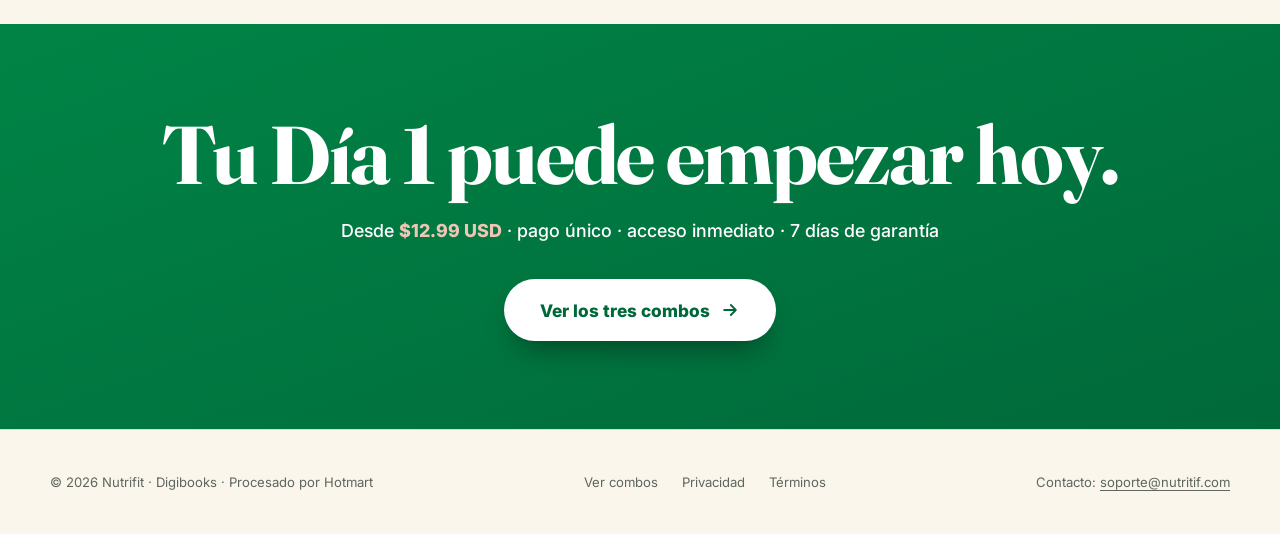
==== commit eef63301: "feat: inicio simplificado y cinta de beneficios en durazno - Se quitan las cifras y la nota bajo el " ====
--- a/nutrifit/index.html
+++ b/nutrifit/index.html
@@ -55,7 +55,7 @@
     gtag('config','G-QYP9W4CZC5');
   </script>
 
-  <link rel="stylesheet" href="landing.css?v=nutrifit-v4w">
+  <link rel="stylesheet" href="landing.css?v=nutrifit-v5c">
 
   <script type="application/ld+json">
   {
@@ -132,7 +132,8 @@
           <h1 id="hero-title">Deja de improvisar para perder peso: sigue un plan <em>paso a paso</em></h1>
           <p class="lead">Keto, menús y batidos listos para empezar hoy.</p>
           <div class="hero-cta">
-            <a class="btn btn--cta btn--xl" href="#oferta" data-track="hero" aria-label="Elige tu combo y empieza hoy">Elige tu combo y empieza hoy <svg viewBox="0 0 24 24" fill="none" aria-hidden="true" focusable="false"><path d="M5 12h14m-6-6 6 6-6 6" stroke="currentColor" stroke-width="2.2" stroke-linecap="round" stroke-linejoin="round"/></svg></a>          </div>
+            <a class="btn btn--cta btn--xl" href="#oferta" data-track="hero" aria-label="Elige tu combo y empieza hoy">Elige tu combo y empieza hoy <svg viewBox="0 0 24 24" fill="none" aria-hidden="true" focusable="false"><path d="M5 12h14m-6-6 6 6-6 6" stroke="currentColor" stroke-width="2.2" stroke-linecap="round" stroke-linejoin="round"/></svg></a>
+            <p class="hero-trust"><span>Pago único</span><span>Acceso inmediato</span><span>Garantía de 7 días</span></p>          </div>
         </div>
 
         <figure class="hero-art">
@@ -140,21 +141,13 @@
           <img src="img/mockups/hero-nutrifit-realista-v6-w1000.webp" width="1254" height="1254" alt="Cuatro libros de Nutrifit con textura de papel y encuadernación realista, Reto Keto al frente y un teléfono que muestra un menú diario" fetchpriority="high" decoding="async">
         </figure>
       </div>
-
-      <div class="wrap stats" role="group" aria-label="Qué incluye el plan">
-        <div><strong>21</strong><span>días de Reto Keto</span></div>
-        <div><strong>7</strong><span>días de menús listos</span></div>
-        <div><strong>30</strong><span>recetas de batidos</span></div>
-        <div><strong>20</strong><span>postres keto de bono</span></div>
-      </div>
-      <p class="wrap stats-note">Todo esto está en el Combo Completo. Los combos Básico y Plus incluyen una parte.</p>
     </section>
 
     <!-- MARQUEE -->
     <div class="marquee" aria-hidden="true">
       <div class="marquee-track">
-        <span>Reto Keto</span><i>✦</i><span>Menús saludables</span><i>✦</i><span>30 batidos</span><i>✦</i><span>Ayuno intermitente</span><i>✦</i><span>Planificador</span><i>✦</i><span>Postres keto</span><i>✦</i>
-        <span>Reto Keto</span><i>✦</i><span>Menús saludables</span><i>✦</i><span>30 batidos</span><i>✦</i><span>Ayuno intermitente</span><i>✦</i><span>Planificador</span><i>✦</i><span>Postres keto</span><i>✦</i>
+        <span>Sin improvisar</span><i>✦</i><span>Menús ya listos</span><i>✦</i><span>Recetas fáciles</span><i>✦</i><span>Paso a paso</span><i>✦</i><span>Desde tu celular</span><i>✦</i><span>A tu ritmo</span><i>✦</i>
+        <span>Sin improvisar</span><i>✦</i><span>Menús ya listos</span><i>✦</i><span>Recetas fáciles</span><i>✦</i><span>Paso a paso</span><i>✦</i><span>Desde tu celular</span><i>✦</i><span>A tu ritmo</span><i>✦</i>
       </div>
     </div>
 
--- a/nutrifit/landing.css
+++ b/nutrifit/landing.css
@@ -73,11 +73,6 @@
 .blob { position: absolute; inset: 8% 6%; border-radius: 50%; background: radial-gradient(closest-side, rgb(239 197 181 / .5), rgb(239 197 181 / 0) 72%); filter: blur(8px); }
 .hero-art::after { content: ""; position: absolute; left: 14%; right: 14%; bottom: 12%; height: 7%; border-radius: 50%; background: radial-gradient(closest-side, rgb(0 0 0 / .55), transparent); filter: blur(10px); }
 .hero-art > img { position: relative; z-index: 1; width: 100%; height: 100%; object-fit: contain; }
-.stats { position: relative; display: grid; grid-template-columns: repeat(4, 1fr); margin-top: 56px; border-top: 1px solid var(--line-dk); }
-.stats > div { padding: 26px 8px 30px; border-left: 1px solid var(--line-dk); text-align: center; }
-.stats > div:first-child { border-left: 0; }
-.stats strong { display: block; font-family: var(--serif); font-size: clamp(2.2rem, 4vw, 3.4rem); line-height: 1; color: var(--mango); }
-.stats span { display: block; margin-top: 6px; font-size: .84rem; color: rgb(251 246 236 / .78); }
 
 /* ---------- Marquee ---------- */
 .marquee { overflow: hidden; background: var(--mango); color: var(--forest-ink); border-block: 2px solid var(--forest-ink); }
@@ -252,11 +247,7 @@
   .hero-art > img { object-fit: cover; object-position: 50% 54.3%; }
   .hero-art::after { bottom: 3%; }
   .blob { inset: -6% 4% -4%; }
-  .stats { margin-top: 36px; }
   .hero-art { max-width: 460px; margin-inline: auto; }
-  .stats { grid-template-columns: repeat(2, 1fr); }
-  .stats > div:nth-child(3) { border-left: 0; }
-  .stats > div:nth-child(n+3) { border-top: 1px solid var(--line-dk); }
   .steps { grid-template-columns: 1fr; max-width: 460px; margin-inline: auto; }
   .panel { grid-template-columns: 1fr; padding: 20px; }
   .panel-art { max-width: 420px; margin-inline: auto; width: 100%; }
@@ -316,11 +307,6 @@
 .hero h1 em { font-style: normal; font-weight: 700; color: var(--ink); background: var(--mango); padding: 0 .16em .04em; border-radius: 18px; box-decoration-break: clone; -webkit-box-decoration-break: clone; }
 .lead { color: var(--muted); }
 .hero-art::after { background: radial-gradient(closest-side, rgb(0 60 30 / .3), transparent); }
-.stats { border-top-color: var(--line); }
-.stats > div { border-left-color: var(--line); }
-.stats > div:nth-child(n+3) { border-top-color: var(--line); }
-.stats strong { color: var(--forest-2); }
-.stats span { color: var(--muted); }
 
 /* Cinta en verde marca */
 .marquee { background: var(--forest-2); color: #fff; border-block: 0; }
@@ -469,7 +455,6 @@
 .foot-contact a { display: inline-block; padding-block: 10px; }
 @media (max-width: 860px) {
   .sec-head--left { text-align: center; margin-inline: auto; }
-  .stats { margin-top: 72px; }
 }
 @media (max-width: 560px) {
 }
@@ -509,7 +494,6 @@
   .faq { padding-top: 8px; }
   .final { padding-block: 60px; }
   .lead { margin: 16px auto 22px; }
-  .stats { margin-top: 60px; }
   .viewer { gap: 20px; }
   .viewer-stage { gap: 18px; }
   .seg { margin-bottom: 22px; }
@@ -634,12 +618,7 @@
   .quotes-dots button.is-on::before { width: 20px; background: var(--forest-2); }
 }
 
-@media (max-width: 860px) { .stats { margin-top: 80px; } }
-
-/* Nota bajo las cifras: aclara qué combo incluye cada cosa */
-.stats-note { position: relative; padding: 14px 0 26px; text-align: center; font-size: .84rem; color: var(--muted); }
-@media (max-width: 560px) { .stats-note { padding: 12px 0 22px; font-size: .8rem; } }
-@media (max-width: 860px) { .stats { margin-top: 92px; } }
+
 
 /* Título de "El problema" en móvil: exactamente dos líneas */
 .br-sm { display: none; }
@@ -722,8 +701,29 @@
   .lead { margin-bottom: 0; }
   .hero-art { order: 1; margin-top: 22px; }
   .hero-cta { order: 2; justify-self: center; justify-content: center; width: 100%; margin-top: 18px; position: relative; z-index: 3; }
-  .stats { margin-top: 34px; }
 }
 
 /* Título del inicio algo más pequeño en móvil */
 @media (max-width: 560px) { .hero h1 { font-size: clamp(1.7rem, 8.2vw, 2.1rem); } .lead { margin-top: 14px; } }
+
+/* Hero móvil/tableta: mockup completo (sin recorte abajo) y más aire sobre el botón */
+@media (max-width: 860px) {
+  .hero-art > img { object-position: 50% 60.8%; }
+  .hero-cta { margin-top: 34px; }
+}
+
+/* Inicio sin las cifras: aire bajo el botón antes de la cinta */
+.hero { padding-bottom: 56px; }
+@media (max-width: 860px) { .hero { padding-bottom: 36px; } }
+
+/* Señal de confianza bajo el botón del inicio */
+.hero-trust { flex-basis: 100%; display: flex; flex-wrap: wrap; align-items: center; justify-content: flex-start; gap: 4px 18px; margin: 0; font-size: .82rem; font-weight: 600; color: var(--muted); }
+.hero-trust span { display: inline-flex; align-items: center; gap: 6px; white-space: nowrap; }
+.hero-trust span::before { content: "✓"; color: var(--forest-2); font-weight: 800; }
+@media (max-width: 860px) { .hero-trust { justify-content: center; gap: 4px 14px; font-size: .78rem; } }
+@media (max-width: 560px) { .hero-trust { flex-wrap: nowrap; gap: 0 10px; font-size: .72rem; margin-top: -2px; } .hero-trust span { gap: 4px; } }
+@media (max-width: 340px) { .hero-trust { font-size: .66rem; gap: 0 7px; } }
+
+/* Cinta en durazno para que el botón verde sea el protagonista */
+.marquee { background: var(--mango); color: var(--ink); }
+.marquee i { color: var(--forest-2); opacity: .8; }
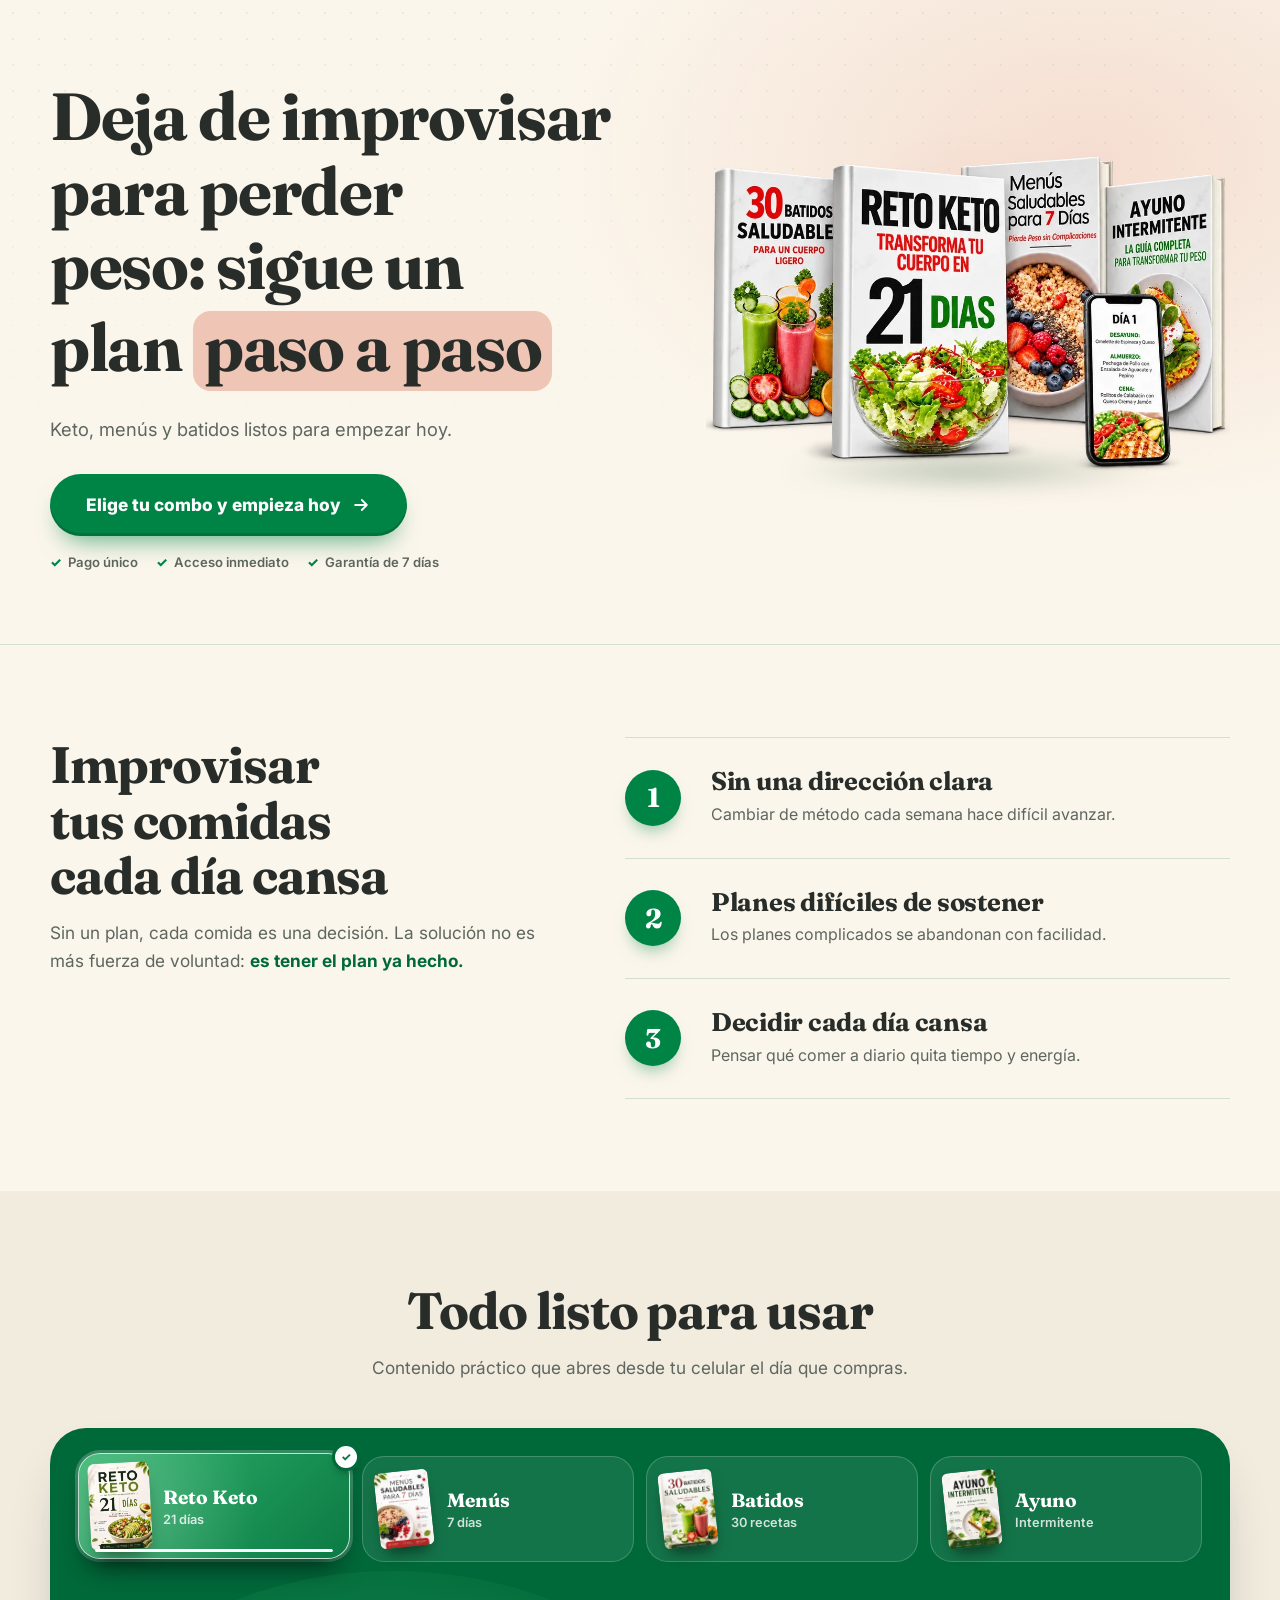
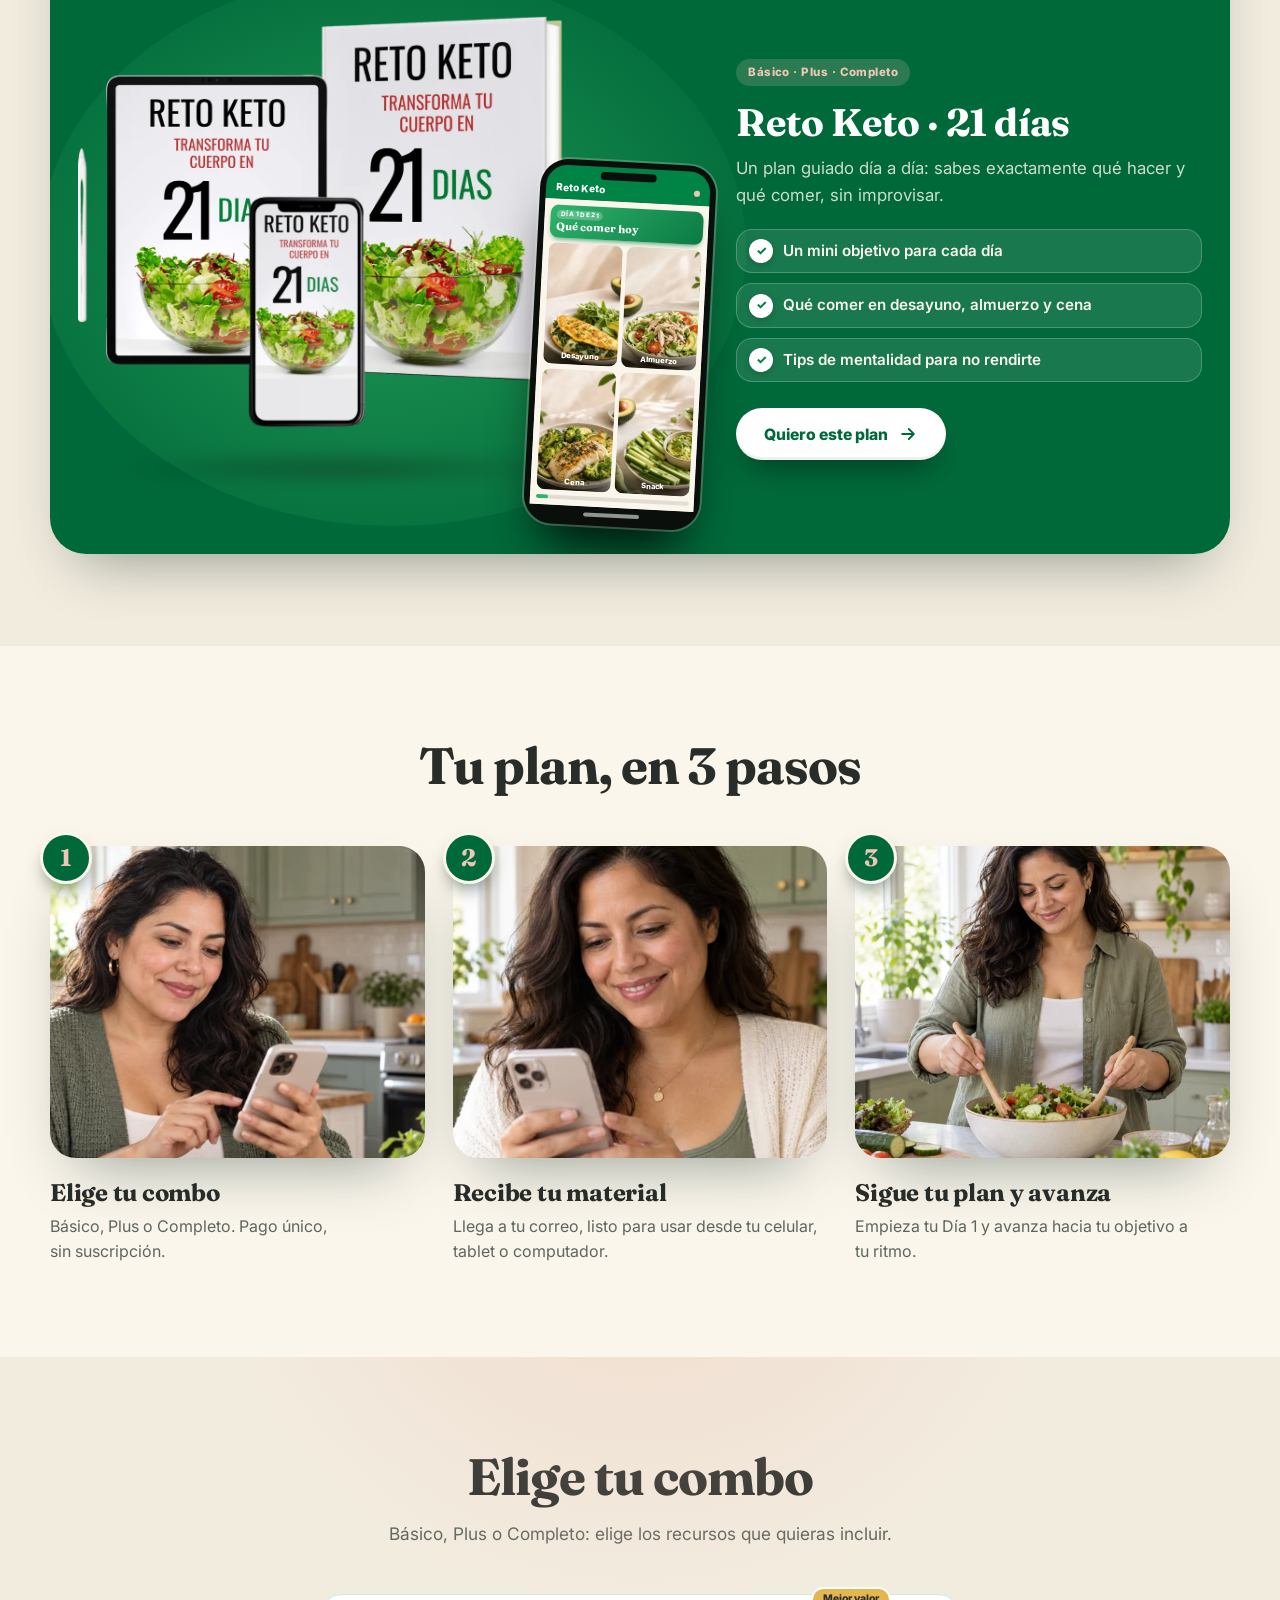
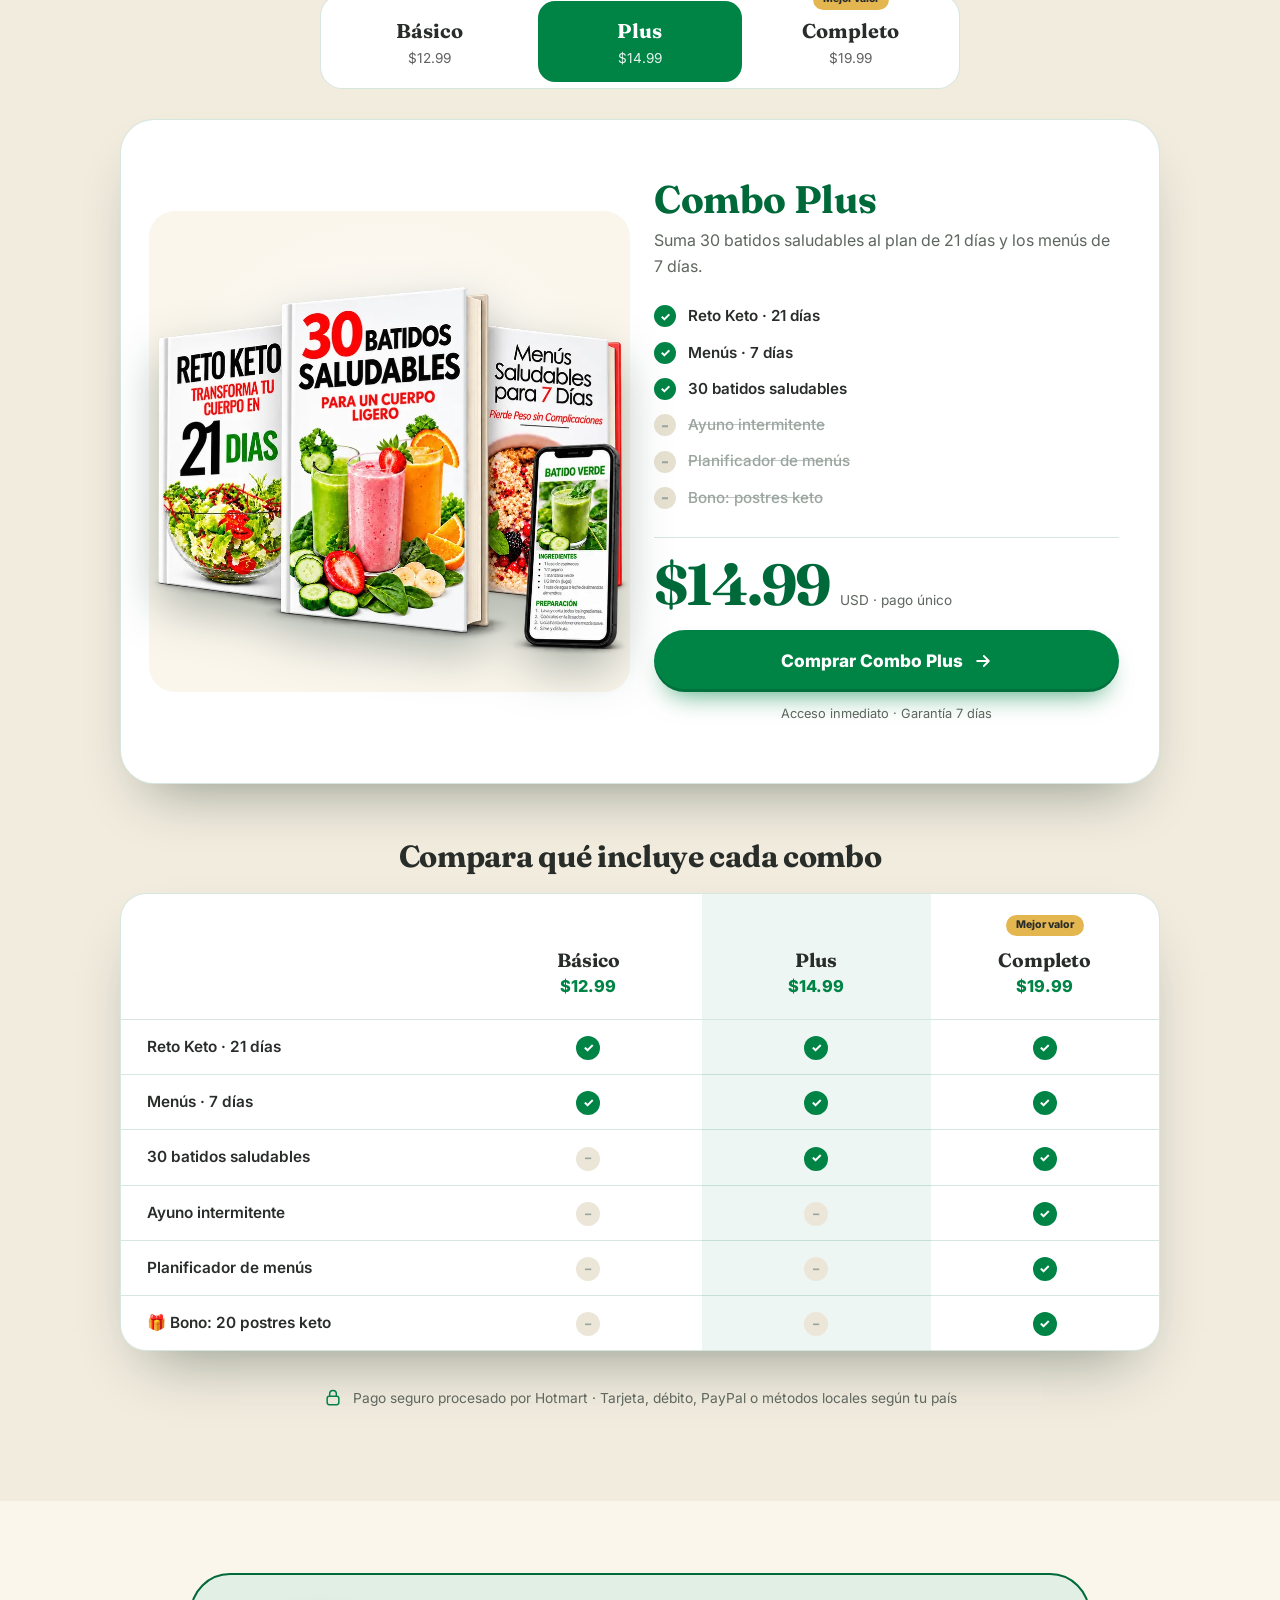
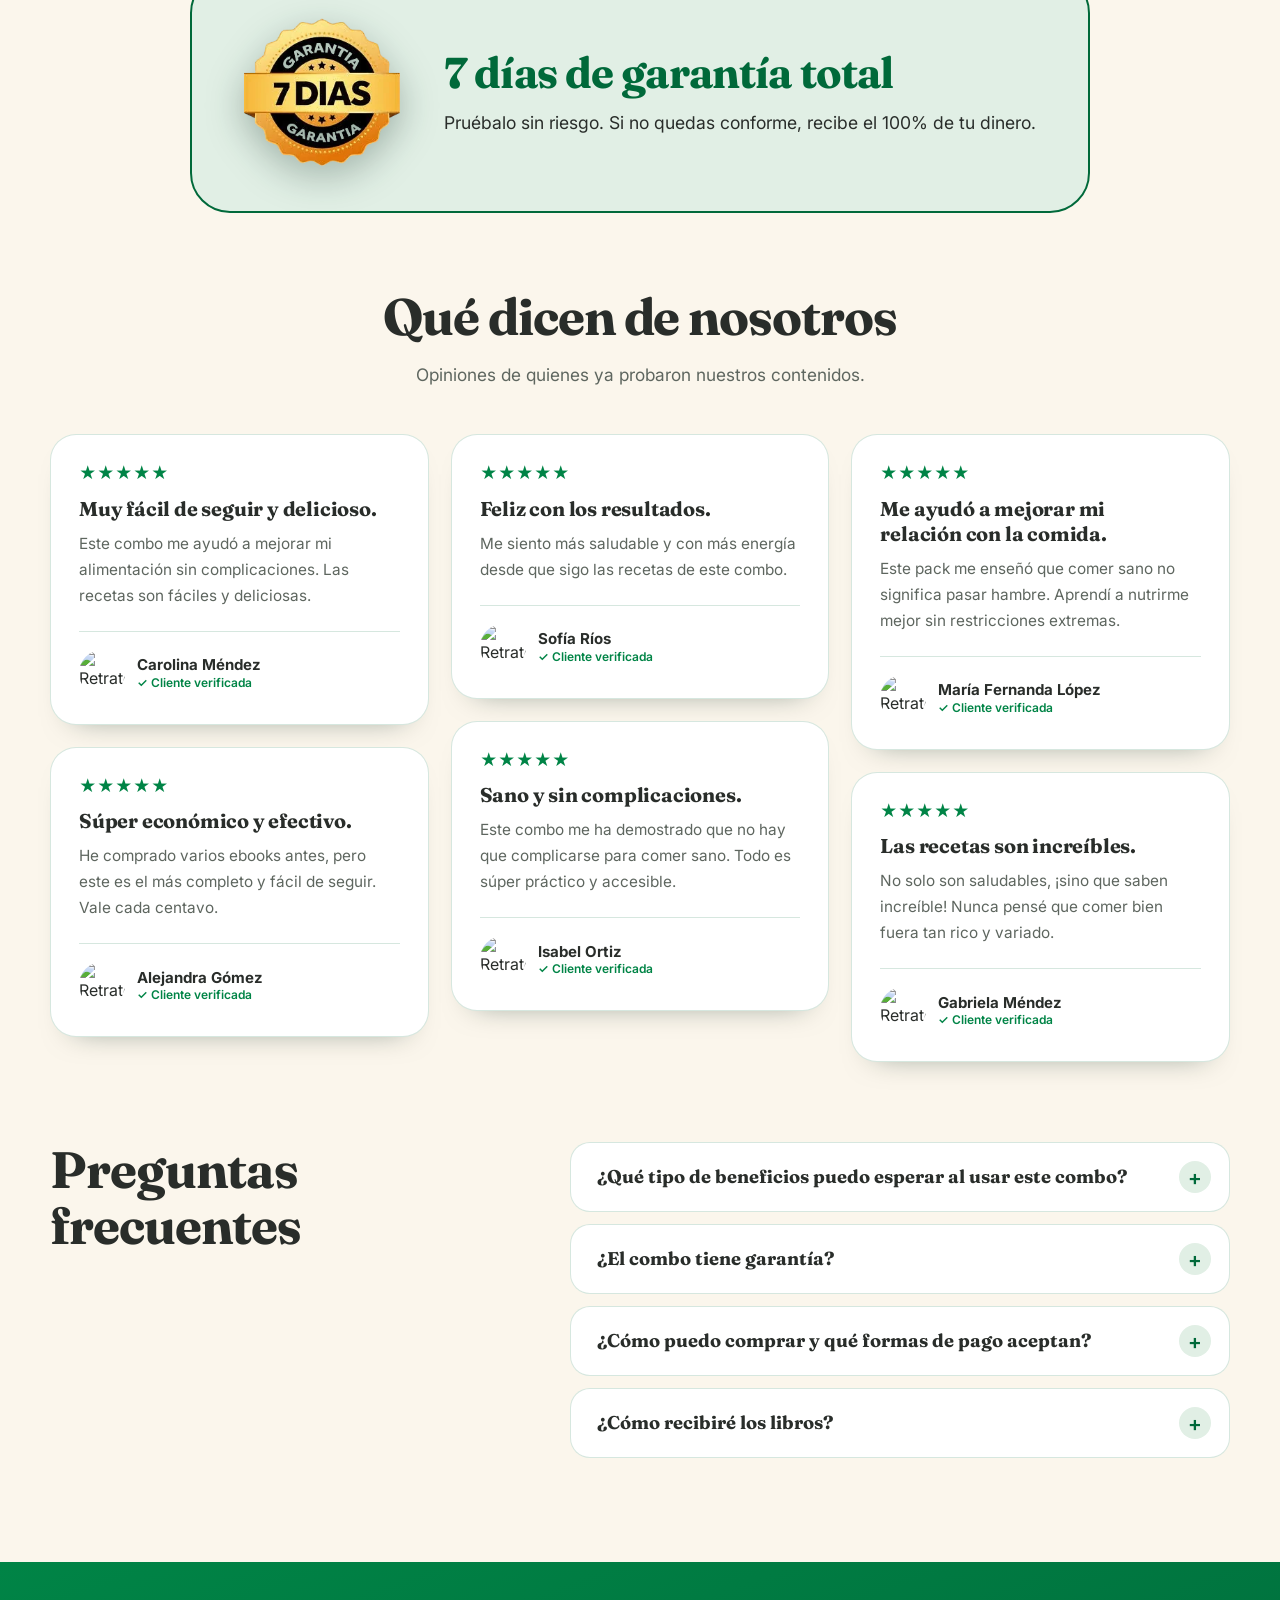
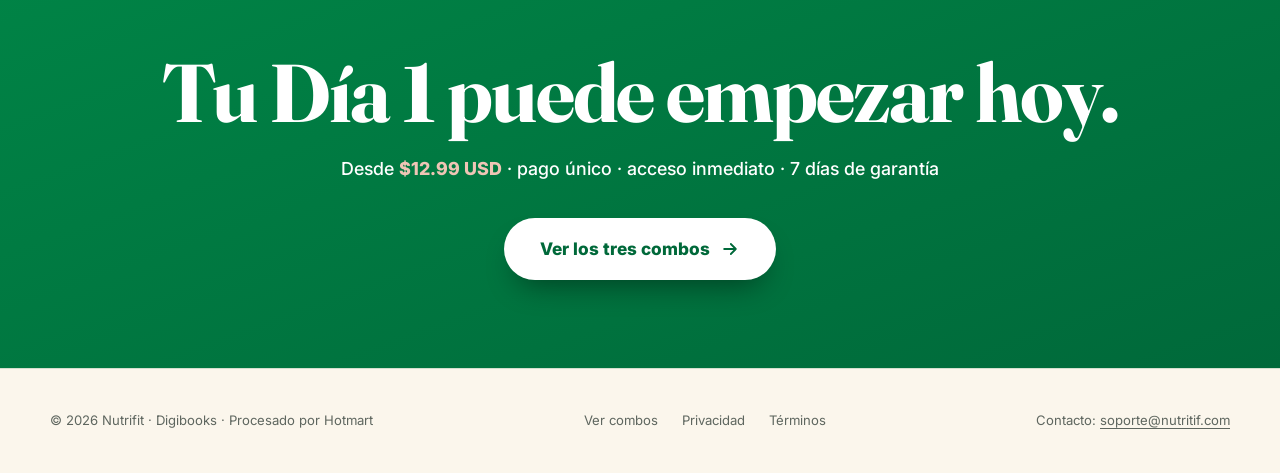
==== commit f9d7774e: "feat: quitar la cinta del inicio y separar con una línea fina Co-Authored-By: Claude Sonnet 5.5 <nor" ====
--- a/nutrifit/index.html
+++ b/nutrifit/index.html
@@ -55,7 +55,7 @@
     gtag('config','G-QYP9W4CZC5');
   </script>
 
-  <link rel="stylesheet" href="landing.css?v=nutrifit-v5c">
+  <link rel="stylesheet" href="landing.css?v=nutrifit-v5d">
 
   <script type="application/ld+json">
   {
@@ -143,13 +143,6 @@
       </div>
     </section>
 
-    <!-- MARQUEE -->
-    <div class="marquee" aria-hidden="true">
-      <div class="marquee-track">
-        <span>Sin improvisar</span><i>✦</i><span>Menús ya listos</span><i>✦</i><span>Recetas fáciles</span><i>✦</i><span>Paso a paso</span><i>✦</i><span>Desde tu celular</span><i>✦</i><span>A tu ritmo</span><i>✦</i>
-        <span>Sin improvisar</span><i>✦</i><span>Menús ya listos</span><i>✦</i><span>Recetas fáciles</span><i>✦</i><span>Paso a paso</span><i>✦</i><span>Desde tu celular</span><i>✦</i><span>A tu ritmo</span><i>✦</i>
-      </div>
-    </div>
 
     <!-- PROBLEMA -->
     <section class="sec problem" aria-labelledby="problem-title">
--- a/nutrifit/landing.css
+++ b/nutrifit/landing.css
@@ -74,11 +74,6 @@
 .hero-art::after { content: ""; position: absolute; left: 14%; right: 14%; bottom: 12%; height: 7%; border-radius: 50%; background: radial-gradient(closest-side, rgb(0 0 0 / .55), transparent); filter: blur(10px); }
 .hero-art > img { position: relative; z-index: 1; width: 100%; height: 100%; object-fit: contain; }
 
-/* ---------- Marquee ---------- */
-.marquee { overflow: hidden; background: var(--mango); color: var(--forest-ink); border-block: 2px solid var(--forest-ink); }
-.marquee-track { display: flex; width: max-content; gap: 28px; padding: 14px 0; font-family: var(--serif); font-size: 1.35rem; font-weight: 700; white-space: nowrap; animation: marq 32s linear infinite; }
-.marquee i { font-style: normal; opacity: .55; }
-@keyframes marq { to { transform: translateX(-50%); } }
 
 /* ---------- Secciones ---------- */
 .sec { padding-block: 104px; }
@@ -308,8 +303,6 @@
 .lead { color: var(--muted); }
 .hero-art::after { background: radial-gradient(closest-side, rgb(0 60 30 / .3), transparent); }
 
-/* Cinta en verde marca */
-.marquee { background: var(--forest-2); color: #fff; border-block: 0; }
 
 /* Precios sobre crema */
 .offer { background: var(--paper-2); color: var(--ink); }
@@ -724,6 +717,6 @@
 @media (max-width: 560px) { .hero-trust { flex-wrap: nowrap; gap: 0 10px; font-size: .72rem; margin-top: -2px; } .hero-trust span { gap: 4px; } }
 @media (max-width: 340px) { .hero-trust { font-size: .66rem; gap: 0 7px; } }
 
-/* Cinta en durazno para que el botón verde sea el protagonista */
-.marquee { background: var(--mango); color: var(--ink); }
-.marquee i { color: var(--forest-2); opacity: .8; }
+
+/* Separación del inicio sin cinta: línea fina */
+.sec.problem { border-top: 1px solid var(--line); }
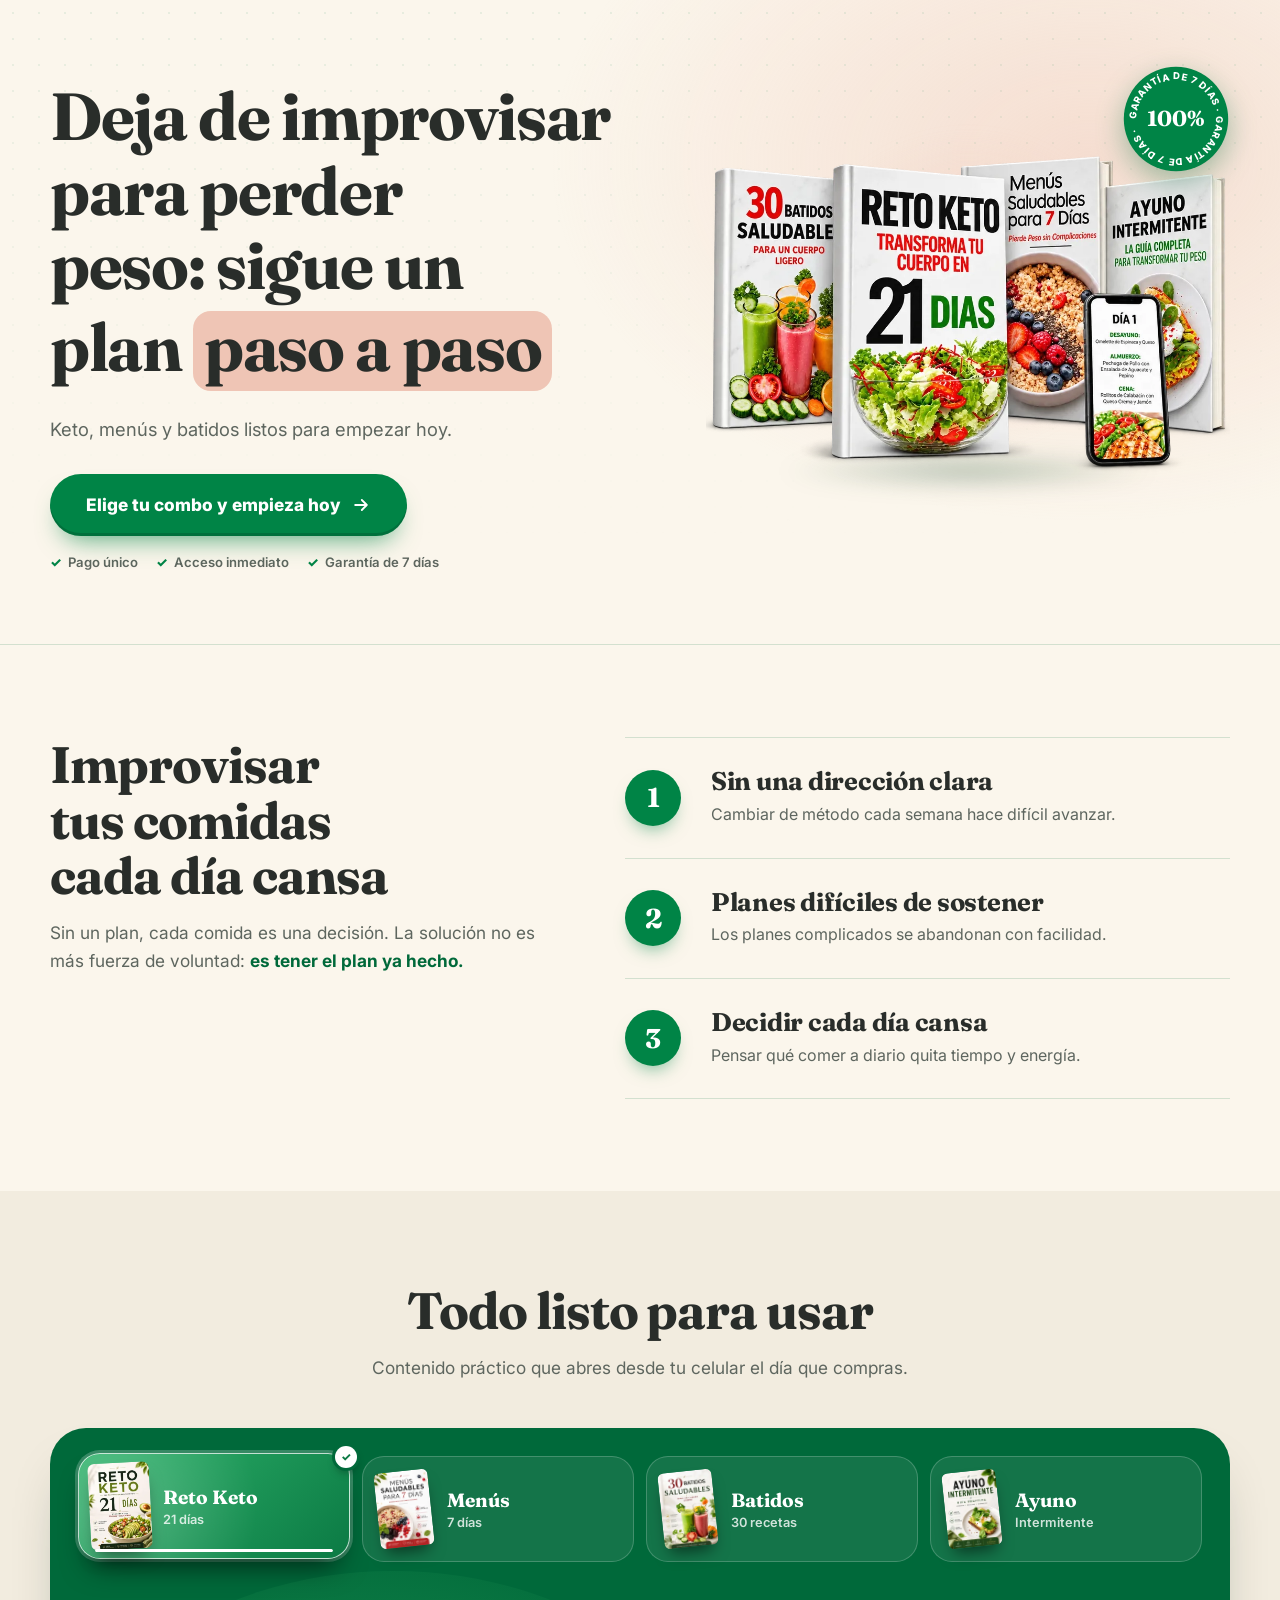
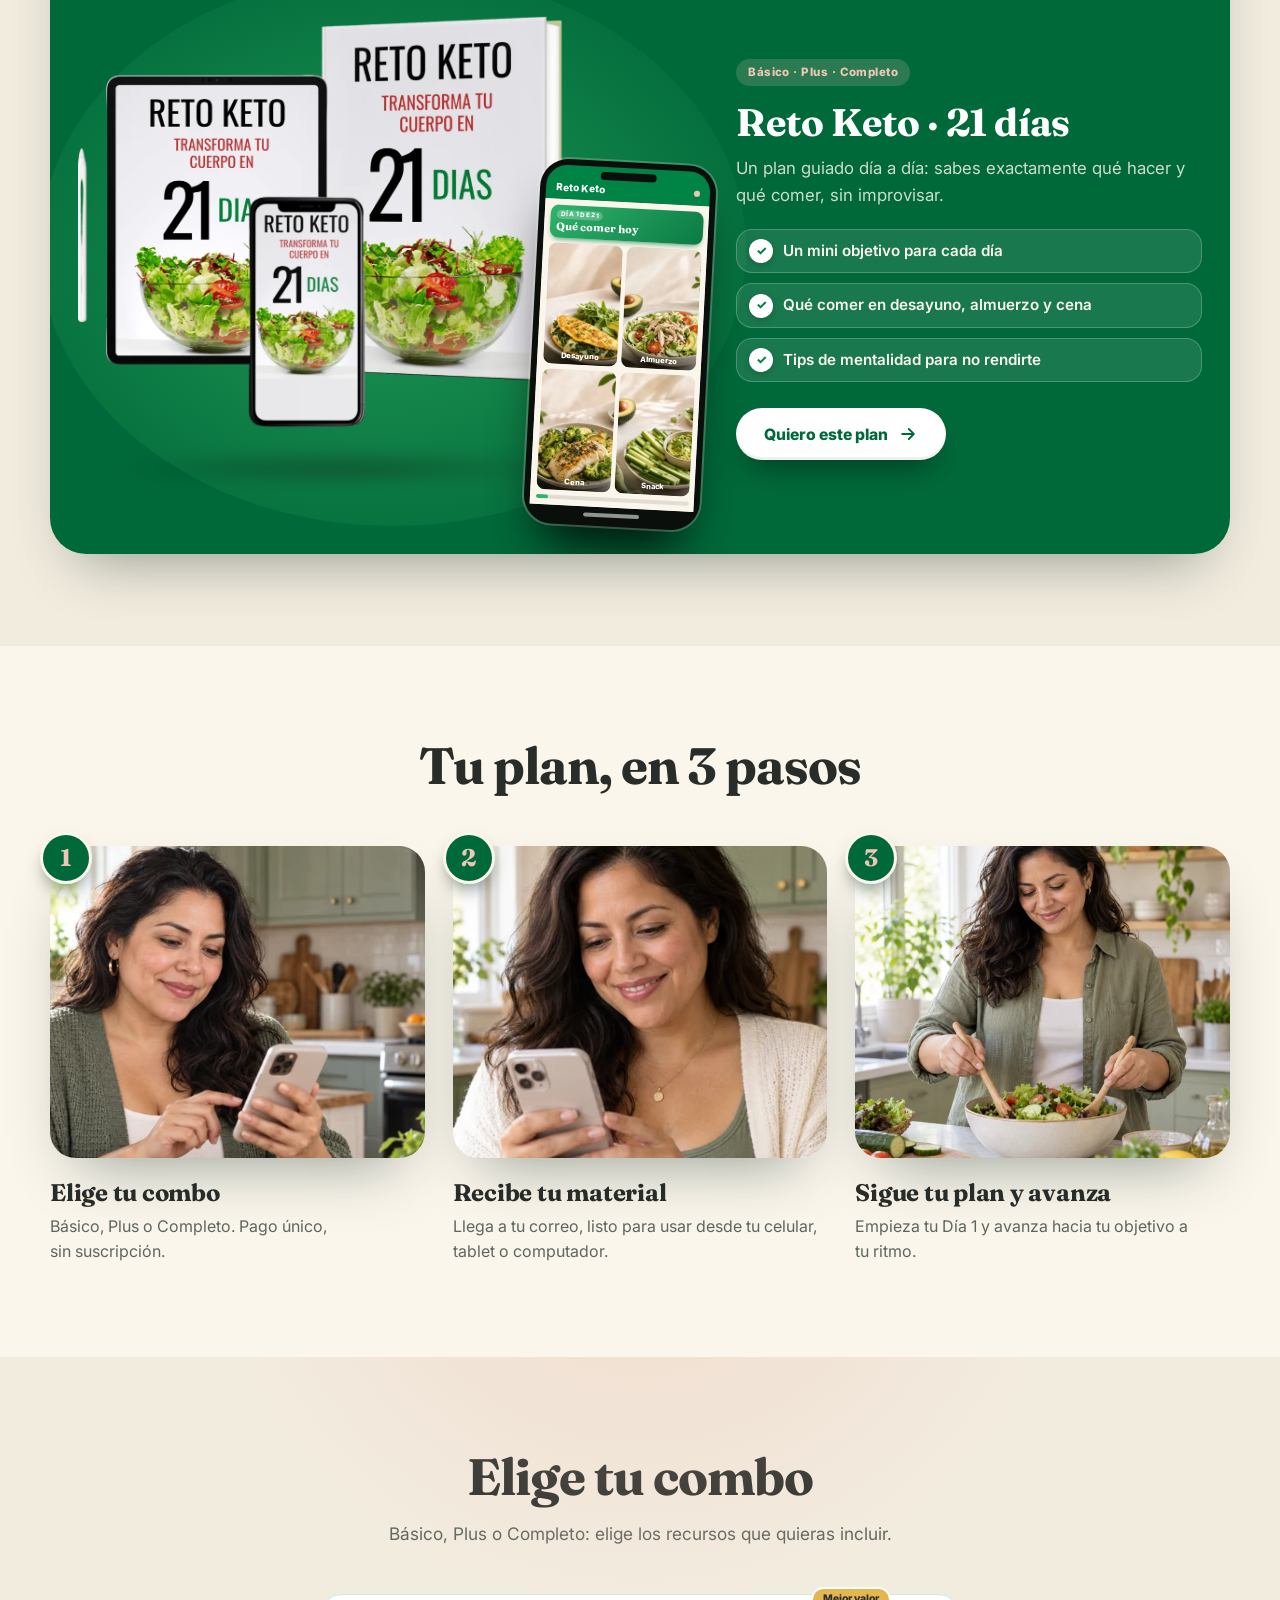
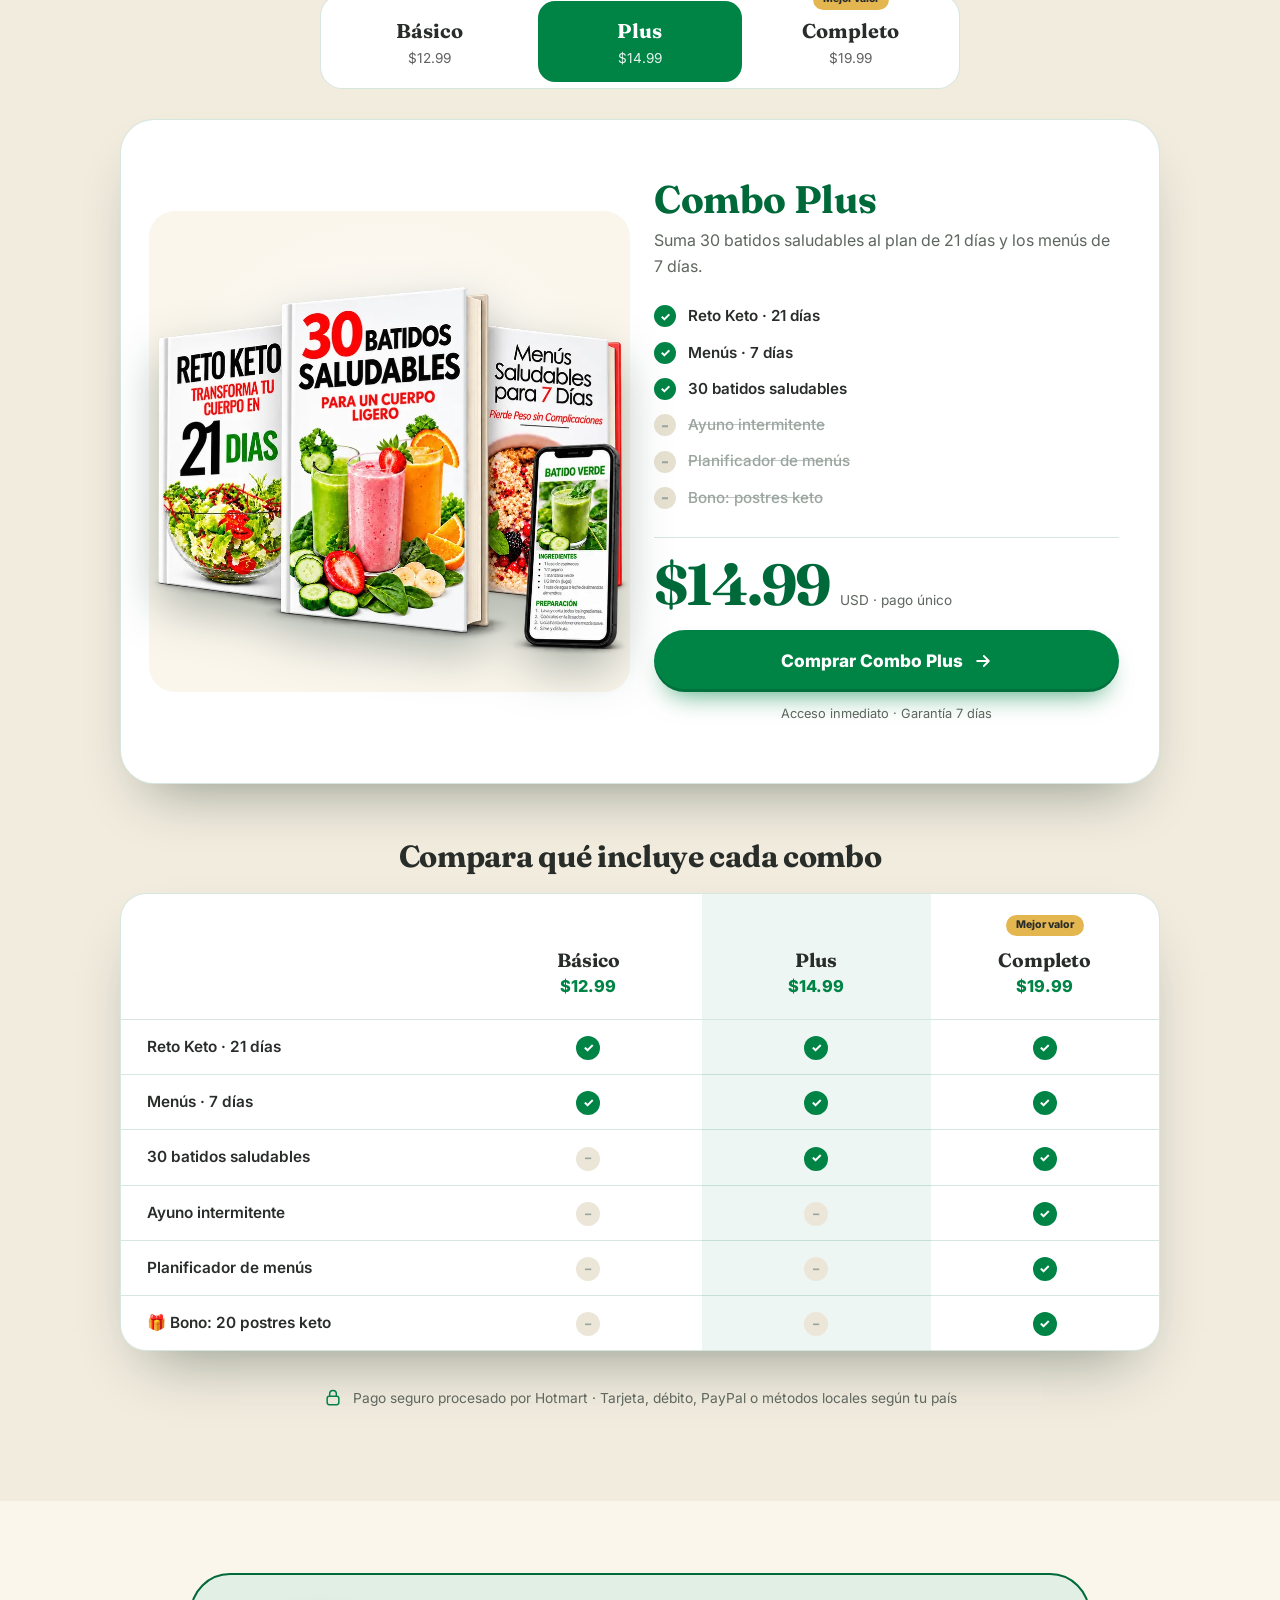
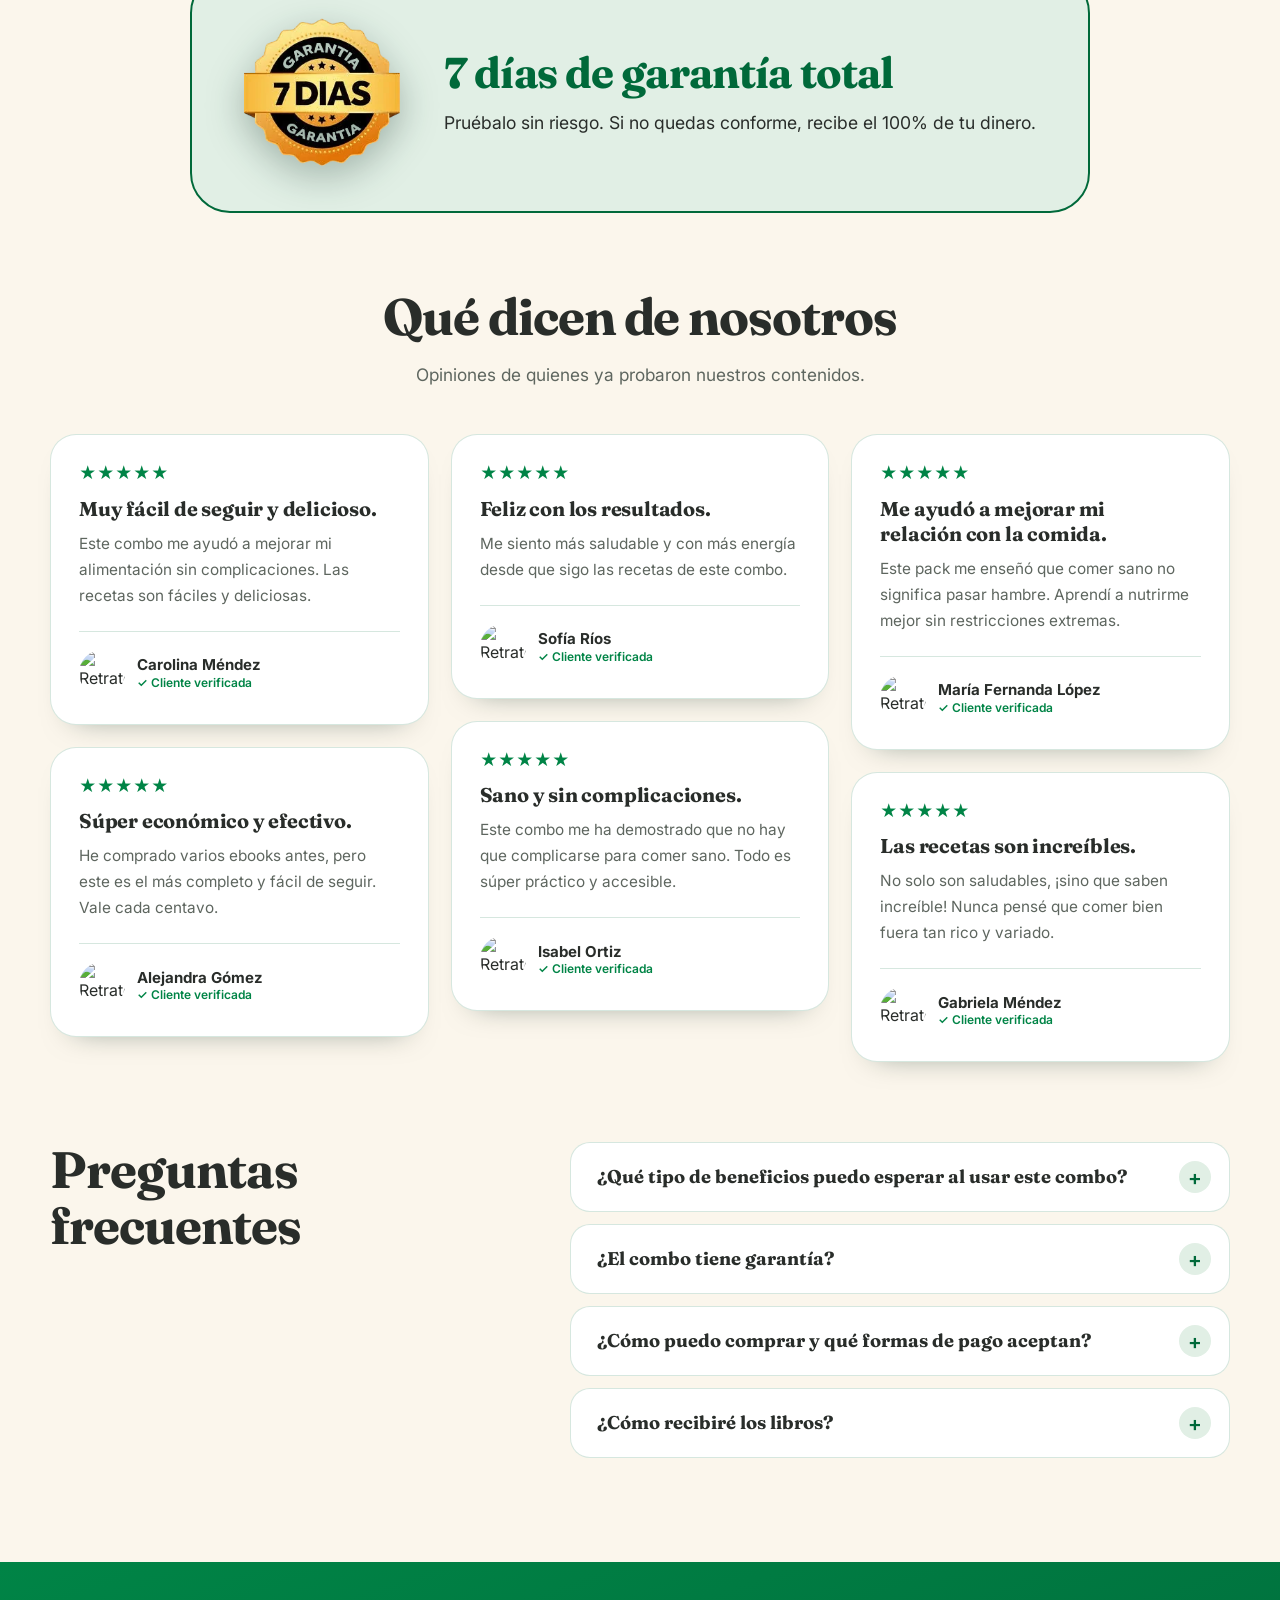
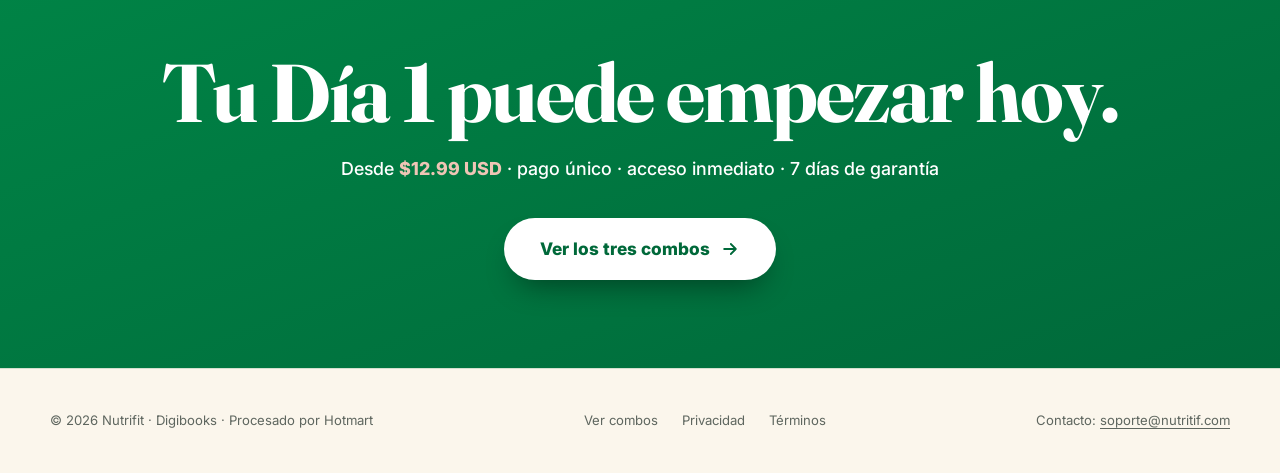
==== commit c4973adb: "feat: recuperar el sello giratorio 100% arriba del mockup Co-Authored-By: Claude Sonnet 5.5 <noreply" ====
--- a/nutrifit/index.html
+++ b/nutrifit/index.html
@@ -55,7 +55,7 @@
     gtag('config','G-QYP9W4CZC5');
   </script>
 
-  <link rel="stylesheet" href="landing.css?v=nutrifit-v5d">
+  <link rel="stylesheet" href="landing.css?v=nutrifit-v5f">
 
   <script type="application/ld+json">
   {
@@ -139,6 +139,12 @@
         <figure class="hero-art">
           <div class="blob" aria-hidden="true"></div>
           <img src="img/mockups/hero-nutrifit-realista-v6-w1000.webp" width="1254" height="1254" alt="Cuatro libros de Nutrifit con textura de papel y encuadernación realista, Reto Keto al frente y un teléfono que muestra un menú diario" fetchpriority="high" decoding="async">
+          <svg class="seal" viewBox="0 0 120 120" aria-hidden="true">
+            <defs><path id="circ" d="M60,60 m-44,0 a44,44 0 1,1 88,0 a44,44 0 1,1 -88,0"/></defs>
+            <circle cx="60" cy="60" r="58" class="seal-bg"/>
+            <text class="seal-ring"><textPath href="#circ" startOffset="0">GARANTÍA DE 7 DÍAS · GARANTÍA DE 7 DÍAS · </textPath></text>
+            <text x="60" y="68" text-anchor="middle" class="seal-num">100%</text>
+          </svg>
         </figure>
       </div>
     </section>
--- a/nutrifit/landing.css
+++ b/nutrifit/landing.css
@@ -720,3 +720,14 @@
 
 /* Separación del inicio sin cinta: línea fina */
 .sec.problem { border-top: 1px solid var(--line); }
+
+/* Sello giratorio "100%" arriba a la derecha del mockup */
+.seal { position: absolute; z-index: 3; top: 7%; right: 0; width: 108px; height: 108px; filter: drop-shadow(0 10px 14px rgb(0 105 58 / .35)); }
+.seal-bg { fill: var(--forest-2); }
+.seal-ring { font-family: "Inter", sans-serif; font-size: 10.5px; font-weight: 800; letter-spacing: .08em; fill: #fff; transform-origin: 60px 60px; animation: spin 18s linear infinite; }
+.seal-num { font-family: var(--serif); font-size: 24px; font-weight: 700; fill: #fff; }
+@keyframes spin { to { transform: rotate(360deg); } }
+@media (max-width: 860px) {
+  .hero-art { margin-top: 48px; }
+  .seal { top: -50px; right: -2px; width: 70px; height: 70px; }
+}
